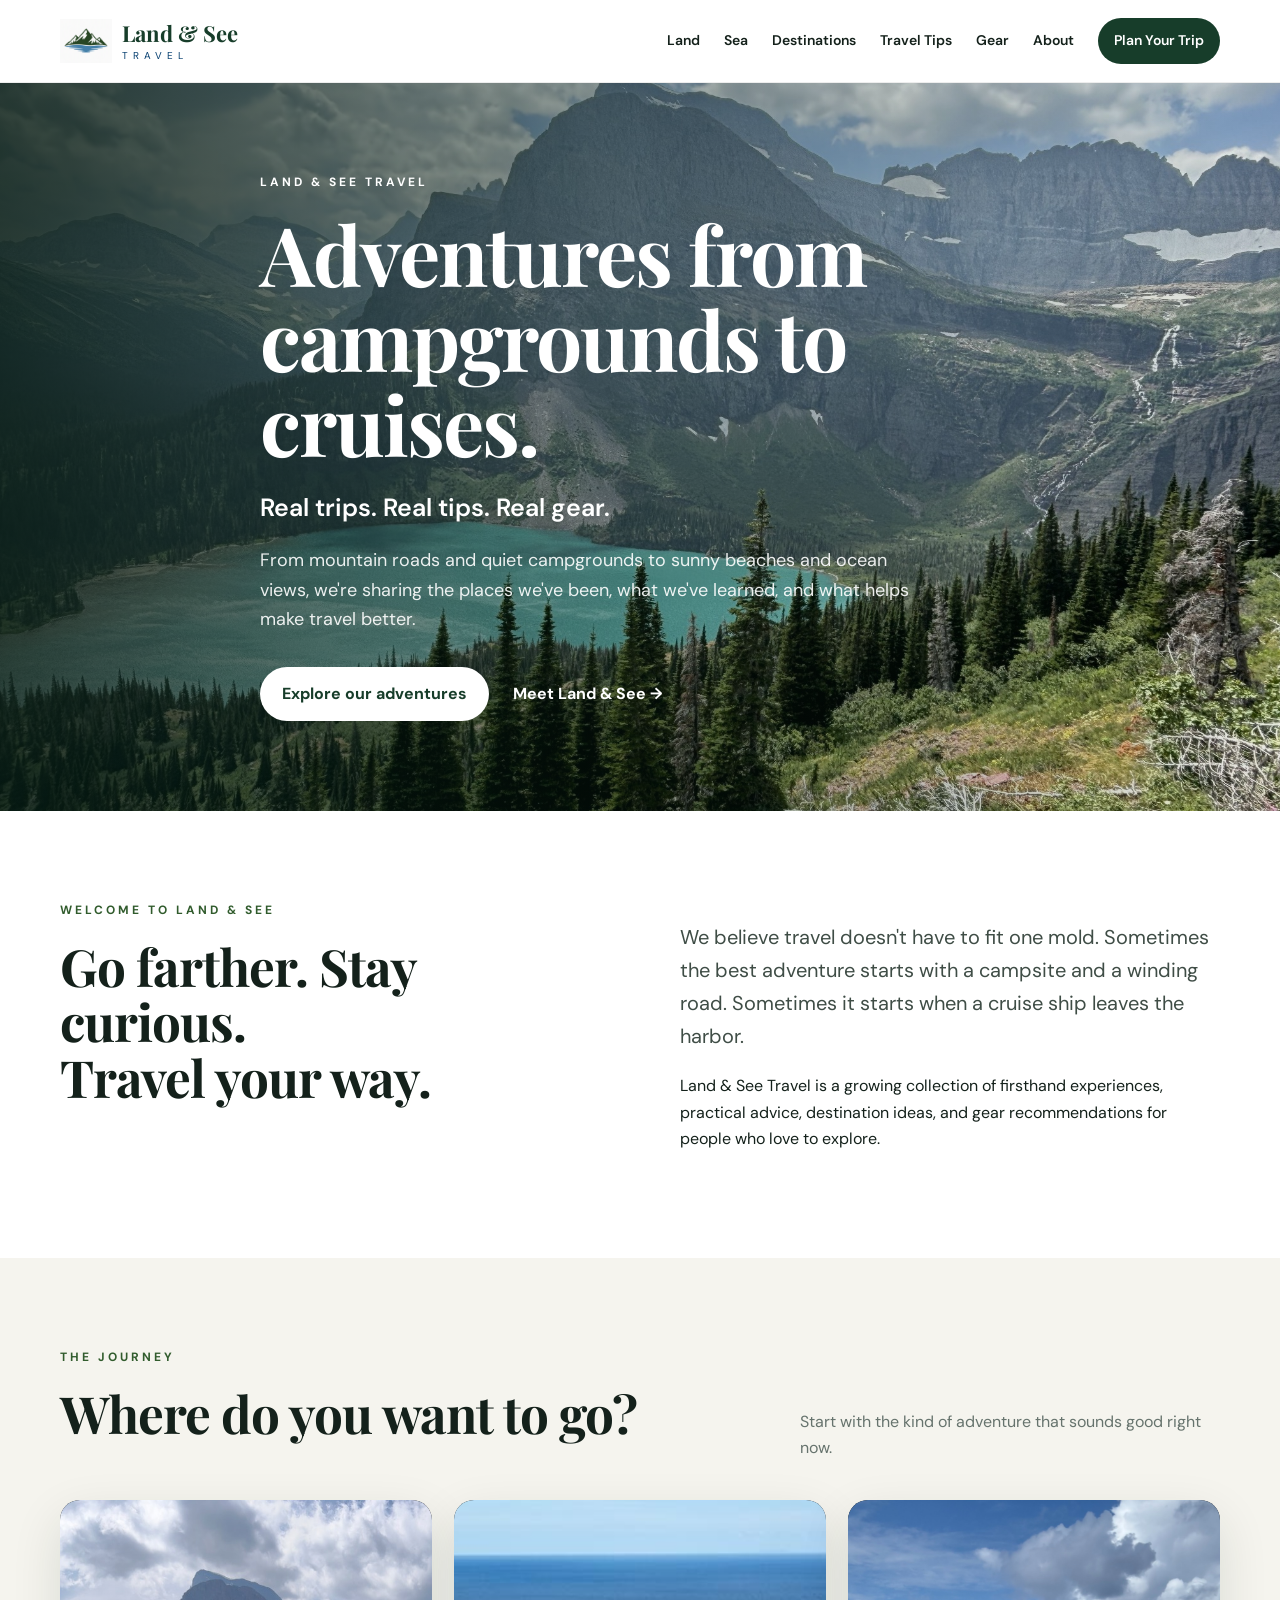
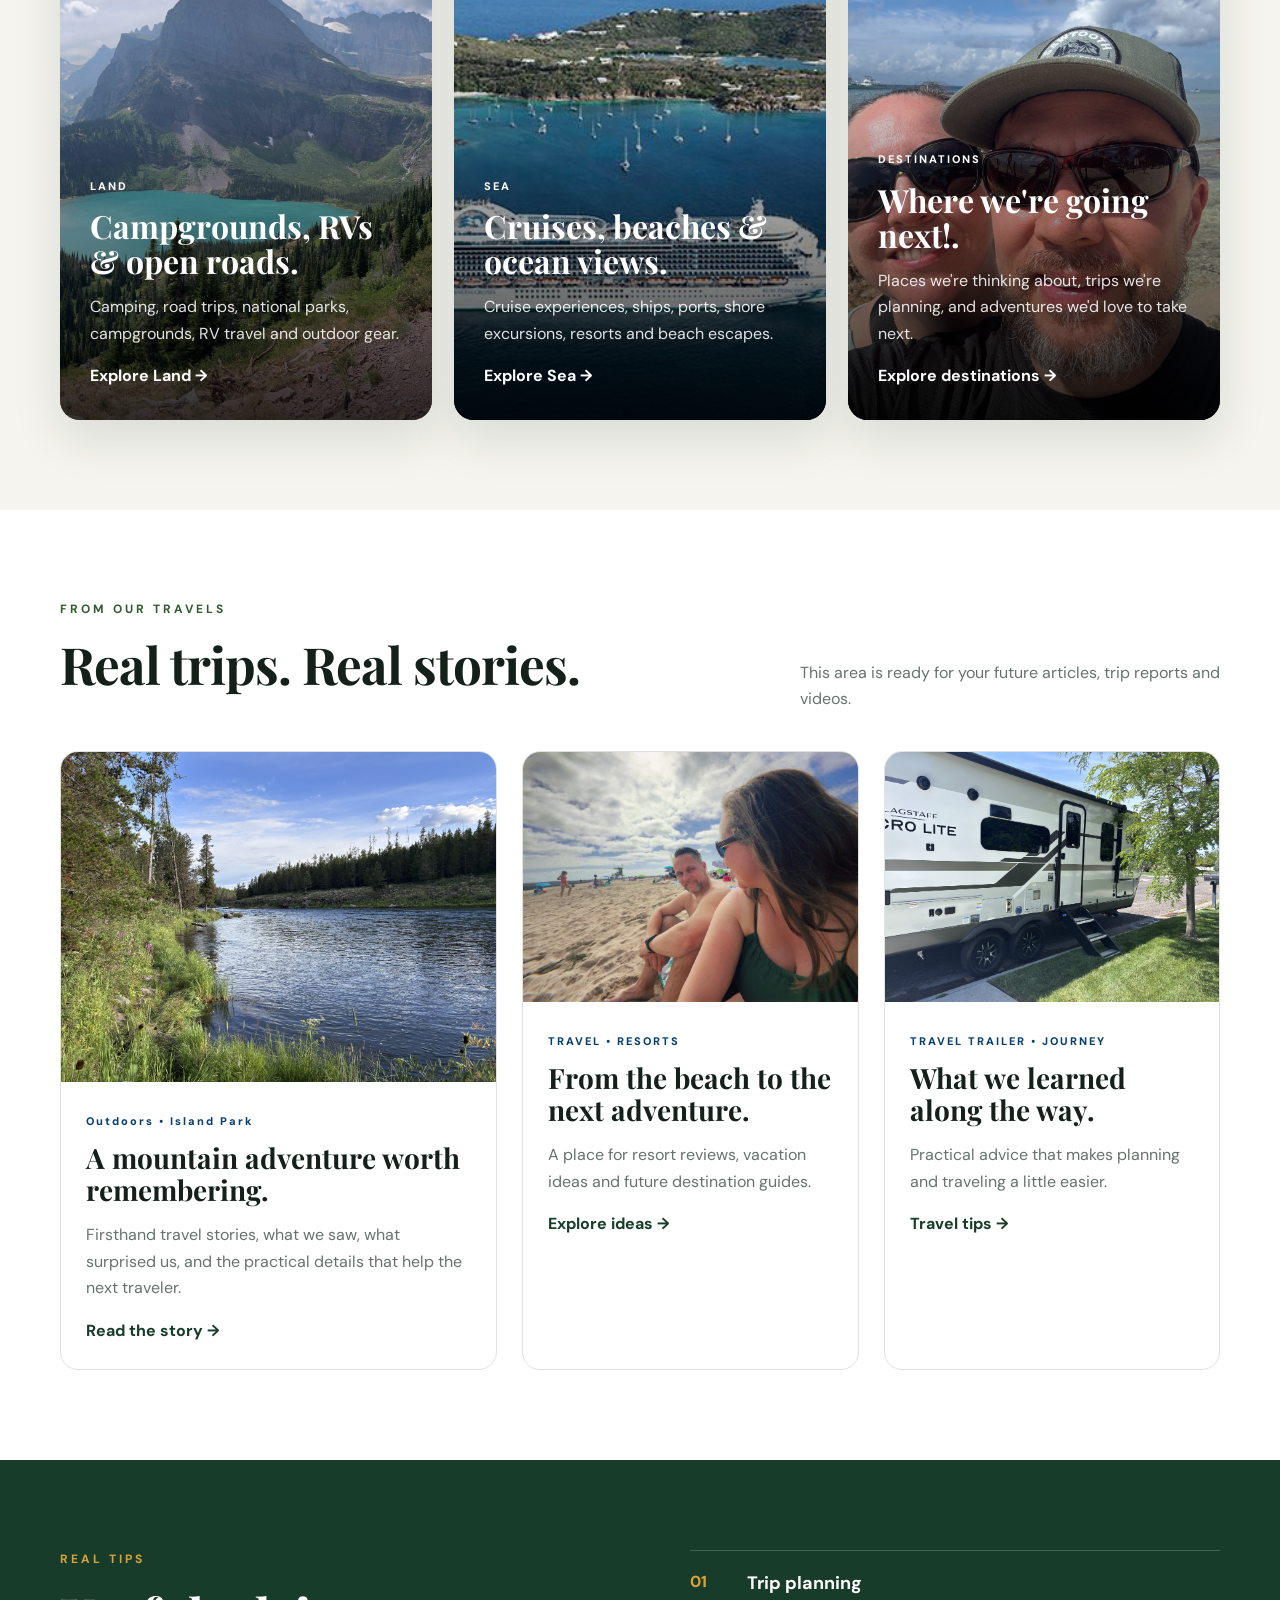
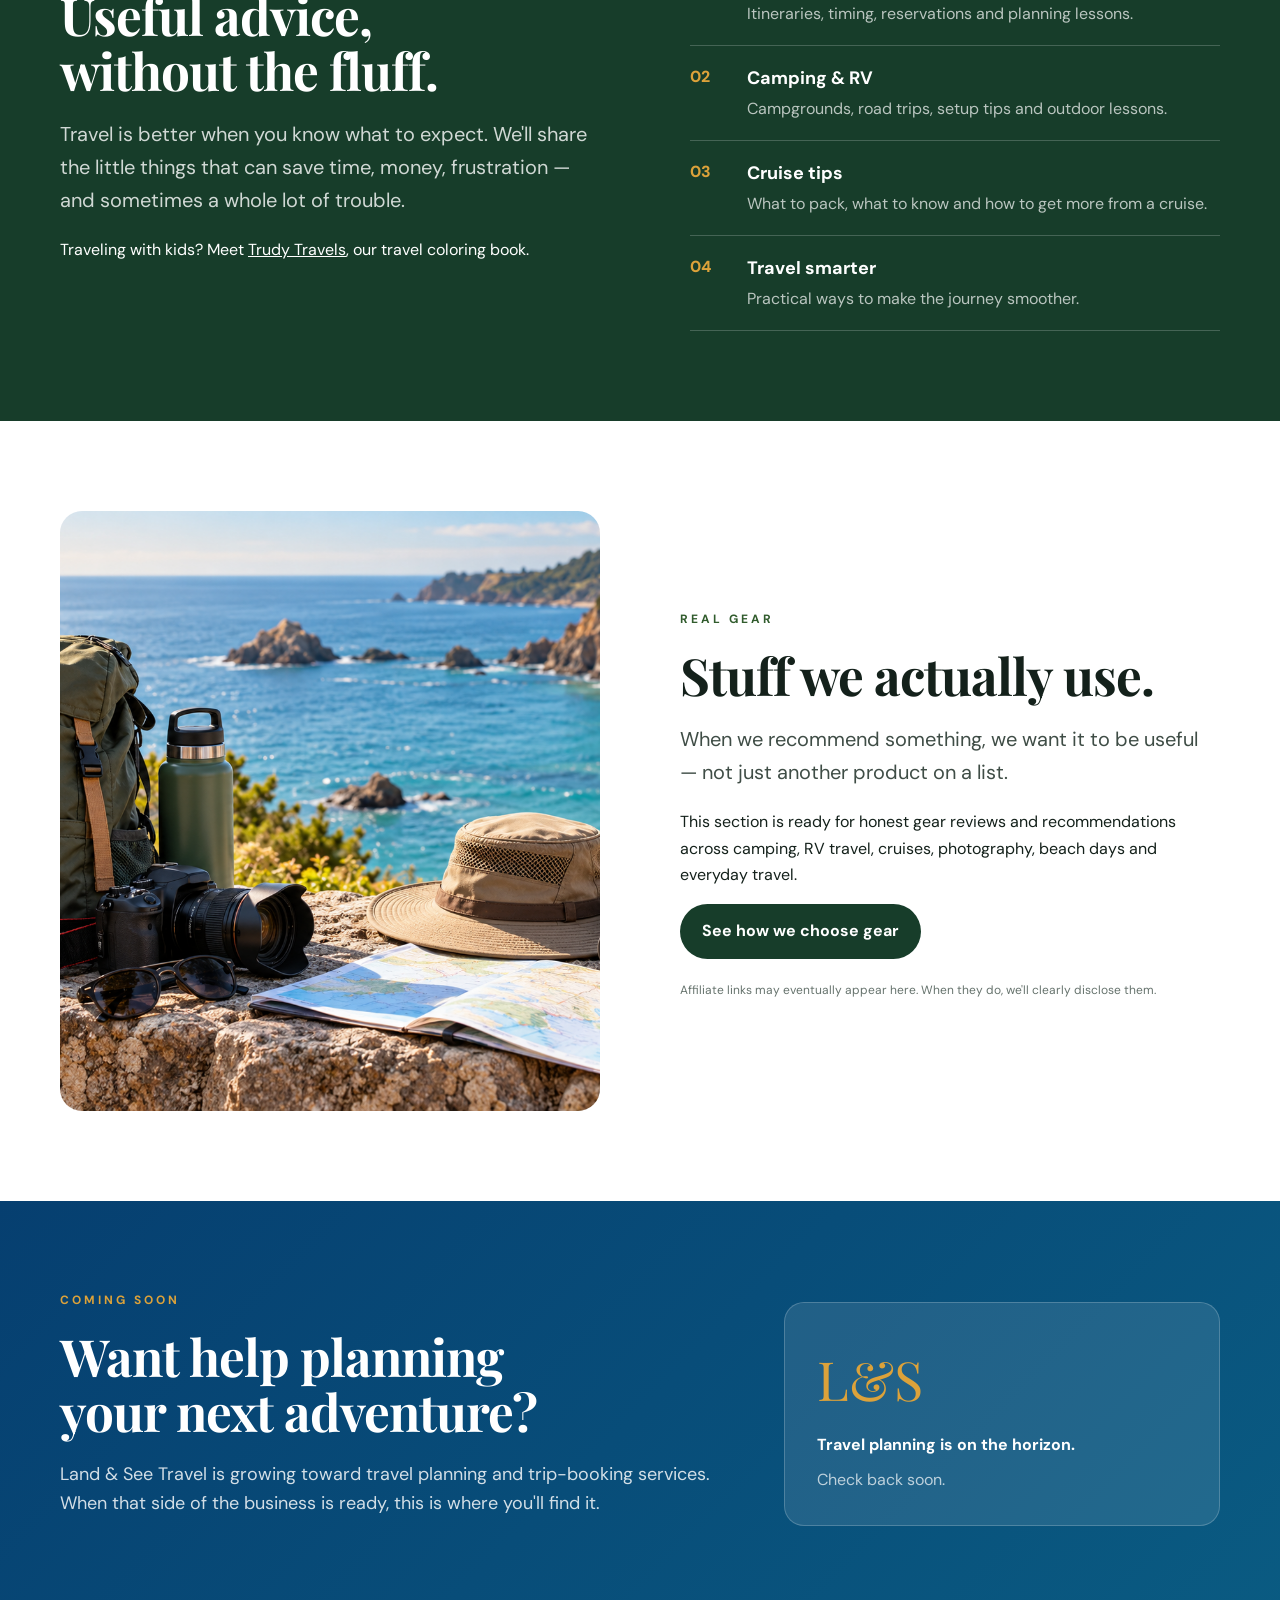
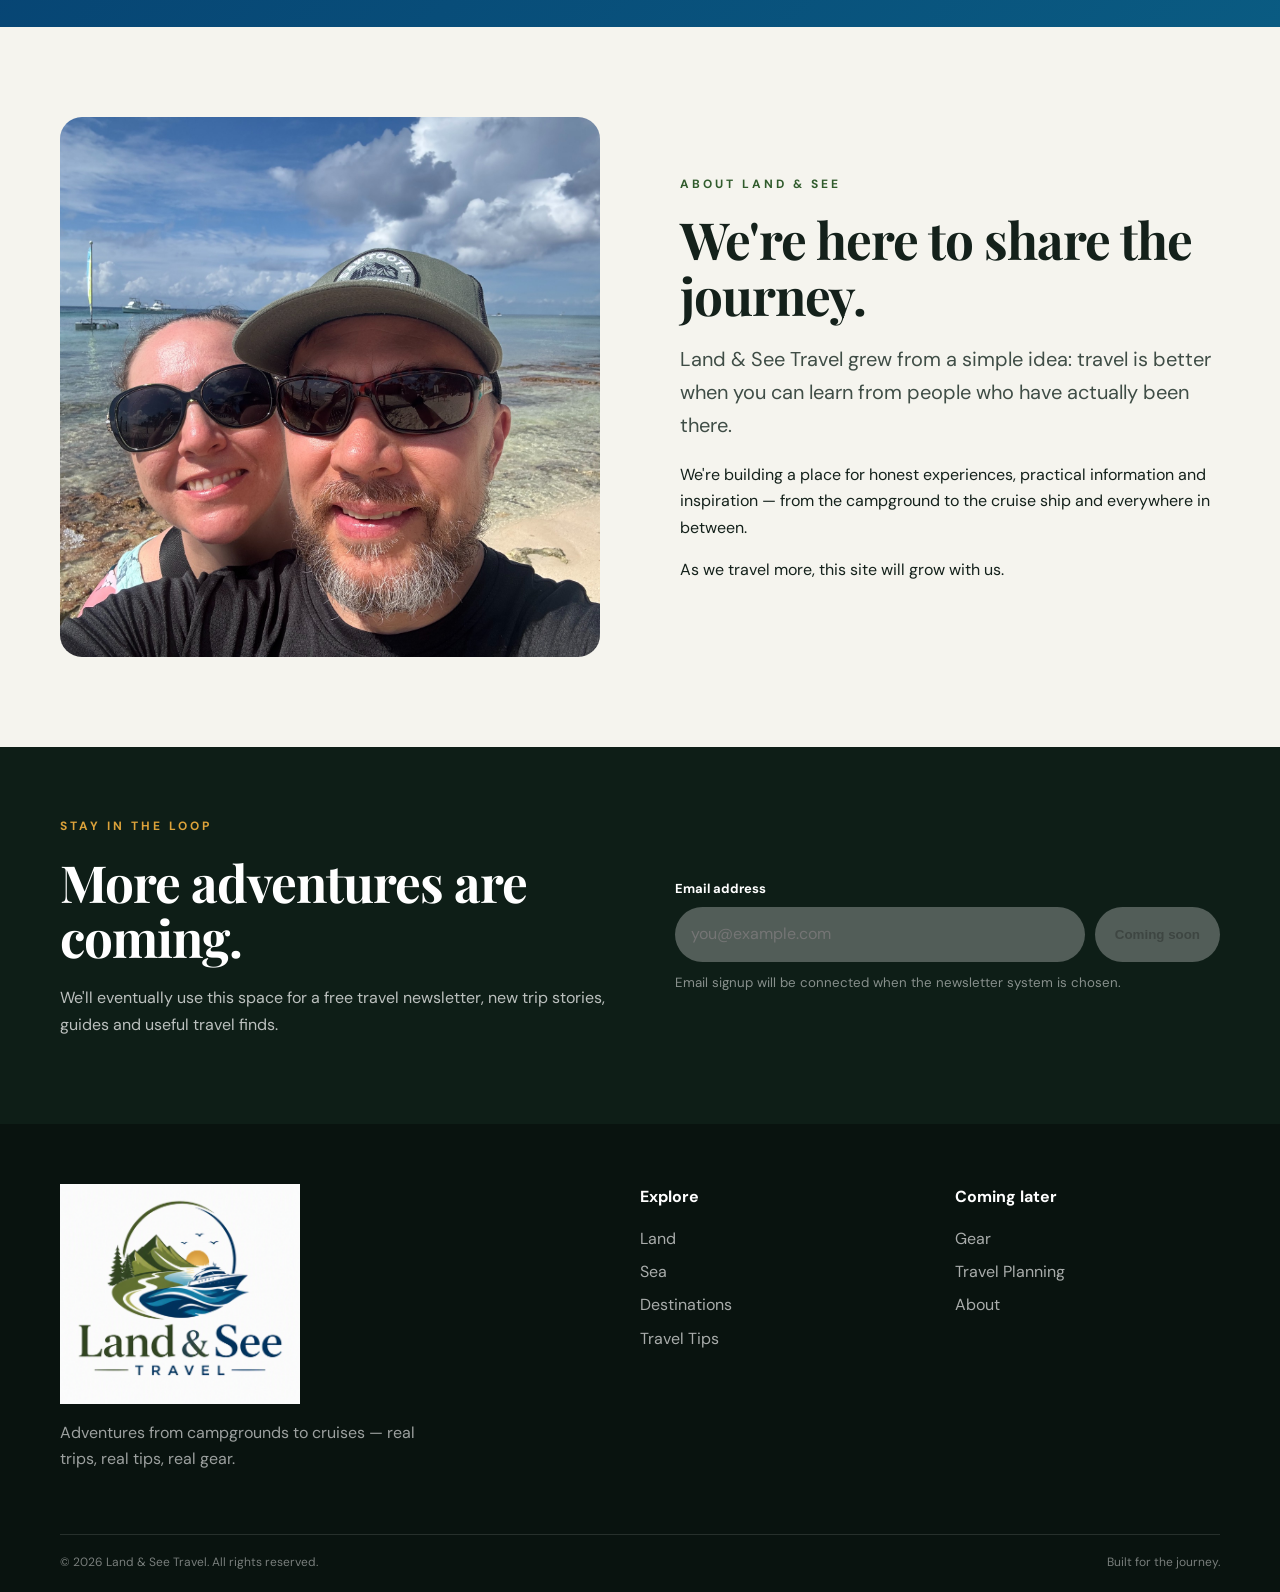
==== index.html @ 08b58198 "Add Trudy Travels Review Draft Add Trudy Travels Review Draft" ====
<!doctype html>
<html lang="en">
<head>
  <meta charset="utf-8">
  <meta name="viewport" content="width=device-width, initial-scale=1">
  <title>Land & See Travel | Real Trips. Real Tips. Real Gear.</title>
  <meta name="description" content="Land & See Travel shares real trips, practical travel tips, camping and RV adventures, cruises, destinations, and gear that actually works.">
  <meta name="theme-color" content="#173d2a">
  <meta property="og:title" content="Land & See Travel">
  <meta property="og:description" content="Adventures from campgrounds to cruises — real trips, real tips, real gear.">
  <meta property="og:type" content="website">
  <link rel="icon" href="assets/logo-mark.png">
  <link rel="preconnect" href="https://fonts.googleapis.com">
  <link rel="preconnect" href="https://fonts.gstatic.com" crossorigin>
  <link href="https://fonts.googleapis.com/css2?family=DM+Sans:wght@400;500;600;700&family=Playfair+Display:wght@600;700&display=swap" rel="stylesheet">
  <link rel="stylesheet" href="styles.css">
</head>
<body>

  <header class="site-header">
    <div class="container nav-wrap">
      <a class="brand" href="#top" aria-label="Land & See Travel home">
        <img src="assets/logo-mark.png" alt="Land & See Travel" class="brand-mark">
        <span class="brand-text"><strong>Land &amp; See</strong><small>TRAVEL</small></span>
      </a>

      <button class="menu-toggle" aria-label="Open navigation" aria-expanded="false">☰</button>

      <nav class="nav">
        <a href="#land">Land</a>
        <a href="#sea">Sea</a>
        <a href="#destinations">Destinations</a>
        <a href="#tips">Travel Tips</a>
        <a href="#gear">Gear</a>
        <a href="#about">About</a>
        <a class="nav-cta" href="#plan">Plan Your Trip</a>
      </nav>
    </div>
  </header>

  <main id="top">

    <section class="hero">
      <div class="hero-image" role="img" aria-label="Mountain lake landscape"></div>
      <div class="hero-overlay"></div>

      <div class="container hero-content">
        <p class="eyebrow">LAND &amp; SEE TRAVEL</p>
        <h1>Adventures from<br><em>campgrounds to cruises.</em></h1>
        <p class="hero-copy">Real trips. Real tips. Real gear.</p>
        <p class="hero-description">From mountain roads and quiet campgrounds to sunny beaches and ocean views, we're sharing the places we've been, what we've learned, and what helps make travel better.</p>

        <div class="hero-actions">
          <a class="button button-light" href="#adventures">Explore our adventures</a>
          <a class="text-link light" href="#about">Meet Land &amp; See →</a>
        </div>
      </div>
    </section>

    <section class="intro section">
      <div class="container intro-grid">
        <div>
          <p class="eyebrow green">WELCOME TO LAND &amp; SEE</p>
          <h2>Go farther. Stay curious.<br>Travel your way.</h2>
        </div>

        <div>
          <p class="lead">We believe travel doesn't have to fit one mold. Sometimes the best adventure starts with a campsite and a winding road. Sometimes it starts when a cruise ship leaves the harbor.</p>
          <p>Land &amp; See Travel is a growing collection of firsthand experiences, practical advice, destination ideas, and gear recommendations for people who love to explore.</p>
        </div>
      </div>
    </section>

    <section id="adventures" class="section soft">
      <div class="container">

        <div class="section-heading">
          <div>
            <p class="eyebrow green">THE JOURNEY</p>
            <h2>Where do you want to go?</h2>
          </div>
          <p>Start with the kind of adventure that sounds good right now.</p>
        </div>

        <div class="adventure-grid">

          <a id="land" class="adventure-card card-land" href="Land-Travel.html">
            <img src="assets/mountain-road.jpeg" alt="Road through a mountain landscape" loading="lazy">
            <div class="card-content">
              <span>LAND</span>
              <h3>Campgrounds, RVs &amp; open roads.</h3>
              <p>Camping, road trips, national parks, campgrounds, RV travel and outdoor gear.</p>
              <strong>Explore Land →</strong>
            </div>
          </a>

          <a id="sea" class="adventure-card card-sea" href="#latest">
            <img src="assets/princess-ship.jpg" alt="Princess cruise ship at sea" loading="lazy">
            <div class="card-content">
              <span>SEA</span>
              <h3>Cruises, beaches &amp; ocean views.</h3>
              <p>Cruise experiences, ships, ports, shore excursions, resorts and beach escapes.</p>
              <strong>Explore Sea →</strong>
            </div>
          </a>

          <a id="destinations" class="adventure-card card-dest" href="#latest">
            <img src="assets/Beach us.jpeg" alt="Turquoise lake surrounded by mountains" loading="lazy">
            <div class="card-content">
              <span>DESTINATIONS</span>
              <h3>Where we're going next!.</h3>
              <p>Places we're thinking about, trips we're planning, and adventures we'd love to take next.</p>
              <strong>Explore destinations →</strong>
            </div>
          </a>

        </div>
      </div>
    </section>

    <section id="latest" class="section">
      <div class="container">

        <div class="section-heading">
          <div>
            <p class="eyebrow green">FROM OUR TRAVELS</p>
            <h2>Real trips. Real stories.</h2>
          </div>
          <p>This area is ready for your future articles, trip reports and videos.</p>
        </div>

        <div class="story-grid">

          <article class="story featured">
            <img src="assets/Island-Park.jpg" alt="Trail overlooking a turquoise mountain lake" loading="lazy">
            <div class="story-body">
              <span class="tag">Outdoors • Island Park</span>
              <h3>A mountain adventure worth remembering.</h3>
              <p>Firsthand travel stories, what we saw, what surprised us, and the practical details that help the next traveler.</p>
              <a href="#tips">Read the story →</a>
            </div>
          </article>

          <article class="story">
            <img src="assets/resort-couple.jpeg" alt="Travelers at a beach resort" loading="lazy">
            <div class="story-body">
              <span class="tag">TRAVEL • RESORTS</span>
              <h3>From the beach to the next adventure.</h3>
              <p>A place for resort reviews, vacation ideas and future destination guides.</p>
              <a href="#destinations">Explore ideas →</a>
            </div>
          </article>

          <article class="story">
            <img src="assets/Flagstaff-trailer.jpg" alt="Picture of Trailer in front of house" loading="lazy">
            <div class="story-body">
              <span class="tag">TRAVEL TRAILER • JOURNEY</span>
              <h3>What we learned along the way.</h3>
              <p>Practical advice that makes planning and traveling a little easier.</p>
              <a href="#tips">Travel tips →</a>
            </div>
          </article>

        </div>
      </div>
    </section>

    <section id="tips" class="section dark-section">
      <div class="container feature-grid">

        <div>
          <p class="eyebrow gold">REAL TIPS</p>
          <h2>Useful advice,<br>without the fluff.</h2>
          <p class="large">Travel is better when you know what to expect. We'll share the little things that can save time, money, frustration — and sometimes a whole lot of trouble.</p>
          <p>Traveling with kids? Meet <a href="Trudy-Travels.html">Trudy Travels</a>, our travel coloring book.</p>
        </div>

        <div class="tips-list">
          <div>
            <span>01</span>
            <strong>Trip planning</strong>
            <p>Itineraries, timing, reservations and planning lessons.</p>
          </div>

          <div>
            <span>02</span>
            <strong>Camping &amp; RV</strong>
            <p>Campgrounds, road trips, setup tips and outdoor lessons.</p>
          </div>

          <div>
            <span>03</span>
            <strong>Cruise tips</strong>
            <p>What to pack, what to know and how to get more from a cruise.</p>
          </div>

          <div>
            <span>04</span>
            <strong>Travel smarter</strong>
            <p>Practical ways to make the journey smoother.</p>
          </div>
        </div>

      </div>
    </section>

    <section id="gear" class="section gear-section">
      <div class="container gear-grid">

        <div class="gear-image">
          <img src="assets/Travel-gear-3.jpg" alt="Travel gear for coastal adventures" loading="lazy">
        </div>

        <div class="gear-copy">
          <p class="eyebrow green">REAL GEAR</p>
          <h2>Stuff we actually use.</h2>
          <p class="lead">When we recommend something, we want it to be useful — not just another product on a list.</p>
          <p>This section is ready for honest gear reviews and recommendations across camping, RV travel, cruises, photography, beach days and everyday travel.</p>
          <a class="button button-dark" href="#about">See how we choose gear</a>
          <p class="small-note">Affiliate links may eventually appear here. When they do, we'll clearly disclose them.</p>
        </div>

      </div>
    </section>

    <section id="plan" class="planning section">
      <div class="container planning-inner">

        <div>
          <p class="eyebrow gold">COMING SOON</p>
          <h2>Want help planning<br>your next adventure?</h2>
          <p>Land &amp; See Travel is growing toward travel planning and trip-booking services. When that side of the business is ready, this is where you'll find it.</p>
        </div>

        <div class="coming-card">
          <div class="mark">L&amp;S</div>
          <strong>Travel planning is on the horizon.</strong>
          <span>Check back soon.</span>
        </div>

      </div>
    </section>

    <section id="about" class="section about-section">
      <div class="container about-grid">

        <div class="about-photo">
          <img src="assets/Beach us.jpeg" alt="Land & See travelers at the beach" loading="lazy">
        </div>

        <div>
          <p class="eyebrow green">ABOUT LAND &amp; SEE</p>
          <h2>We're here to share the journey.</h2>
          <p class="lead">Land &amp; See Travel grew from a simple idea: travel is better when you can learn from people who have actually been there.</p>
          <p>We're building a place for honest experiences, practical information and inspiration — from the campground to the cruise ship and everywhere in between.</p>
          <p>As we travel more, this site will grow with us.</p>
        </div>

      </div>
    </section>

    <section class="newsletter">
      <div class="container newsletter-inner">

        <div>
          <p class="eyebrow gold">STAY IN THE LOOP</p>
          <h2>More adventures are coming.</h2>
          <p>We'll eventually use this space for a free travel newsletter, new trip stories, guides and useful travel finds.</p>
        </div>

        <form class="signup-form" onsubmit="return false;">
          <label for="email">Email address</label>

          <div class="form-row">
            <input id="email" type="email" placeholder="you@example.com" disabled>
            <button type="submit" disabled>Coming soon</button>
          </div>

          <small>Email signup will be connected when the newsletter system is chosen.</small>
        </form>

      </div>
    </section>

  </main>

  <footer class="footer">
    <div class="container footer-grid">

      <div>
        <img src="assets/logo-full.png" alt="Land & See Travel" class="footer-logo">
        <p>Adventures from campgrounds to cruises — real trips, real tips, real gear.</p>
      </div>

      <div>
        <h4>Explore</h4>
        <a href="#land">Land</a>
        <a href="#sea">Sea</a>
        <a href="#destinations">Destinations</a>
        <a href="#tips">Travel Tips</a>
      </div>

      <div>
        <h4>Coming later</h4>
        <a href="#gear">Gear</a>
        <a href="#plan">Travel Planning</a>
        <a href="#about">About</a>
      </div>

    </div>

    <div class="container footer-bottom">
      <span>© <span id="year"></span> Land &amp; See Travel. All rights reserved.</span>
      <span>Built for the journey.</span>
    </div>
  </footer>

  <script src="script.js"></script>
</body>
</html>
---- styles.css ----
:root{
  --green:#173d2a;
  --green-2:#315c2d;
  --blue:#063f70;
  --blue-2:#176a9b;
  --gold:#dca23a;
  --ink:#14211b;
  --muted:#66736d;
  --cream:#f5f4ee;
  --white:#fff;
  --line:#dfe4df;
  --shadow:0 18px 50px rgba(17,39,29,.12);
}
*{box-sizing:border-box}
html{scroll-behavior:smooth}
body{margin:0;color:var(--ink);font-family:"DM Sans",Arial,sans-serif;background:#fff;line-height:1.65}
img{display:block;max-width:100%}
a{color:inherit}
.container{width:min(1160px,calc(100% - 40px));margin:auto}
.site-header{position:sticky;top:0;z-index:20;background:rgba(255,255,255,.96);backdrop-filter:blur(12px);border-bottom:1px solid rgba(0,0,0,.07)}
.nav-wrap{height:82px;display:flex;align-items:center;justify-content:space-between;gap:24px}
.brand{display:flex;align-items:center;text-decoration:none;gap:10px}
.brand-mark{width:52px;height:52px;object-fit:contain}
.brand-text{display:flex;flex-direction:column;line-height:1}
.brand-text strong{font-family:"Playfair Display",Georgia,serif;font-size:22px;color:var(--green)}
.brand-text small{font-size:10px;letter-spacing:5px;color:var(--blue);margin-top:7px}
.nav{display:flex;align-items:center;gap:24px;font-size:14px;font-weight:600}
.nav a{text-decoration:none}
.nav a:hover{color:var(--blue-2)}
.nav-cta{background:var(--green);color:white!important;padding:11px 16px;border-radius:999px}
.menu-toggle{display:none;border:0;background:none;font-size:26px}
.hero{min-height:700px;position:relative;color:white;display:flex;align-items:center;overflow:hidden}
.hero-image{position:absolute;inset:0;background:url("assets/glacier-lake.jpeg") center/cover no-repeat;transform:scale(1.02)}
.hero-overlay{position:absolute;inset:0;background:linear-gradient(90deg,rgba(5,25,16,.82),rgba(5,25,16,.38) 52%,rgba(5,25,16,.08))}
.hero-content{position:relative;z-index:1;padding:90px 0;max-width:760px}
.eyebrow{font-size:12px;letter-spacing:3px;font-weight:700;margin:0 0 18px}
.eyebrow.green{color:var(--green-2)}
.eyebrow.gold{color:var(--gold)}
.hero h1,h2,h3{font-family:"Playfair Display",Georgia,serif}
.hero h1{font-size:clamp(48px,7vw,82px);line-height:1.04;margin:0 0 20px;letter-spacing:-2px}
.hero h1 em{font-style:normal}
.hero-copy{font-size:25px;font-weight:600;margin:0 0 10px}
.hero-description{font-size:18px;max-width:650px;color:rgba(255,255,255,.9)}
.hero-actions{display:flex;gap:24px;align-items:center;margin-top:32px}
.button{display:inline-block;text-decoration:none;border-radius:999px;padding:13px 21px;font-weight:700;border:1px solid transparent}
.button-light{background:white;color:var(--green)}
.button-dark{background:var(--green);color:white}
.text-link{text-decoration:none;font-weight:700}
.text-link.light{color:white}
.section{padding:90px 0}
.intro{background:white}
.intro-grid{display:grid;grid-template-columns:1fr 1fr;gap:80px;align-items:start}
h2{font-size:clamp(36px,4vw,55px);line-height:1.08;letter-spacing:-1px;margin:0 0 20px}
.lead{font-size:20px;color:#3f4d46}
.soft{background:var(--cream)}
.section-heading{display:flex;justify-content:space-between;align-items:end;gap:30px;margin-bottom:38px}
.section-heading>p{max-width:420px;color:var(--muted);margin:0}
.adventure-grid{display:grid;grid-template-columns:repeat(3,1fr);gap:22px}
.adventure-card{position:relative;min-height:520px;overflow:hidden;border-radius:20px;text-decoration:none;background:#111;box-shadow:var(--shadow)}
.adventure-card img{position:absolute;inset:0;width:100%;height:100%;object-fit:cover;transition:transform .5s}
.adventure-card:hover img{transform:scale(1.05)}
.adventure-card:after{content:"";position:absolute;inset:0;background:linear-gradient(180deg,transparent 25%,rgba(0,0,0,.8) 100%)}
.card-content{position:absolute;z-index:2;bottom:0;padding:30px;color:white}
.card-content span,.tag{font-size:11px;letter-spacing:2px;font-weight:800}
.card-content h3{font-size:32px;line-height:1.1;margin:10px 0}
.card-content p{color:rgba(255,255,255,.88)}
.card-content strong{color:#fff}
.story-grid{display:grid;grid-template-columns:1.3fr 1fr 1fr;gap:25px}
.story{border:1px solid var(--line);border-radius:18px;overflow:hidden;background:white}
.story img{width:100%;height:250px;object-fit:cover}
.story.featured img{height:330px}
.story-body{padding:25px}
.story-body .tag{color:var(--blue)}
.story h3{font-size:28px;line-height:1.15;margin:9px 0 10px}
.story-body p{color:var(--muted)}
.story-body a{font-weight:700;text-decoration:none;color:var(--green)}
.dark-section{background:var(--green);color:white}
.feature-grid{display:grid;grid-template-columns:1fr 1fr;gap:100px}
.feature-grid .large{font-size:20px;color:rgba(255,255,255,.8);max-width:550px}
.tips-list>div{border-top:1px solid rgba(255,255,255,.2);padding:18px 0;display:grid;grid-template-columns:45px 1fr;column-gap:12px}
.tips-list>div:last-child{border-bottom:1px solid rgba(255,255,255,.2)}
.tips-list span{color:var(--gold);font-weight:800}
.tips-list strong{font-size:18px}
.tips-list p{grid-column:2;margin:2px 0 0;color:rgba(255,255,255,.7)}
.gear-section{background:#fff}
.gear-grid{display:grid;grid-template-columns:1fr 1fr;gap:80px;align-items:center}
.gear-image img{width:100%;height:600px;object-fit:cover;border-radius:22px}
.gear-copy{max-width:530px}
.small-note{font-size:12px;color:var(--muted);margin-top:22px}
.planning{background:linear-gradient(135deg,var(--blue),#0a5b82);color:white}
.planning-inner{display:grid;grid-template-columns:1.2fr .8fr;gap:70px;align-items:center}
.planning p:not(.eyebrow){color:rgba(255,255,255,.82);font-size:18px;max-width:650px}
.coming-card{background:rgba(255,255,255,.1);border:1px solid rgba(255,255,255,.2);border-radius:20px;padding:32px;display:flex;flex-direction:column;gap:8px}
.coming-card .mark{font-family:"Playfair Display",Georgia,serif;font-size:54px;color:var(--gold)}
.coming-card span{color:rgba(255,255,255,.7)}
.about-section{background:var(--cream)}
.about-grid{display:grid;grid-template-columns:1fr 1fr;gap:80px;align-items:center}
.about-photo img{width:100%;height:540px;object-fit:cover;border-radius:22px}
.newsletter{background:#0e1e17;color:white;padding:70px 0}
.newsletter-inner{display:grid;grid-template-columns:1fr 1fr;gap:70px;align-items:center}
.newsletter p:not(.eyebrow){color:rgba(255,255,255,.72)}
.signup-form label{display:block;font-size:13px;font-weight:700;margin-bottom:8px}
.form-row{display:flex;gap:10px}
.signup-form input{flex:1;padding:14px 16px;border-radius:999px;border:0;font:inherit}
.signup-form button{border:0;border-radius:999px;padding:0 20px;font-weight:700}
.signup-form small{display:block;color:rgba(255,255,255,.5);margin-top:10px}
.footer{background:#09130f;color:white;padding:60px 0 20px}
.footer-grid{display:grid;grid-template-columns:2fr 1fr 1fr;gap:50px}
.footer-logo{width:240px;height:auto;object-fit:contain;margin-bottom:10px}
.footer p{color:rgba(255,255,255,.6);max-width:360px}
.footer h4{margin:0 0 15px}
.footer a{display:block;color:rgba(255,255,255,.65);text-decoration:none;margin:7px 0}
.footer a:hover{color:white}
.footer-bottom{border-top:1px solid rgba(255,255,255,.12);margin-top:45px;padding-top:18px;display:flex;justify-content:space-between;color:rgba(255,255,255,.45);font-size:12px}
@media(max-width:900px){
  .nav{display:none;position:absolute;top:82px;left:0;right:0;background:white;padding:20px;box-shadow:0 15px 30px rgba(0,0,0,.1);flex-direction:column;align-items:stretch}
  .nav.open{display:flex}
  .menu-toggle{display:block}
  .adventure-grid,.story-grid{grid-template-columns:1fr}
  .adventure-card{min-height:440px}
  .story.featured img,.story img{height:300px}
  .intro-grid,.feature-grid,.gear-grid,.planning-inner,.about-grid,.newsletter-inner{grid-template-columns:1fr;gap:45px}
  .section-heading{display:block}
  .section-heading>p{margin-top:15px}
  .gear-image img,.about-photo img{height:460px}
  .footer-grid{grid-template-columns:1fr 1fr}
}
@media(max-width:600px){
  .container{width:min(100% - 28px,1160px)}
  .nav-wrap{height:72px}
  .nav{top:72px}
  .hero{min-height:650px}
  .hero-content{padding:70px 0}
  .hero h1{font-size:48px}
  .hero-description{font-size:16px}
  .hero-actions{flex-direction:column;align-items:flex-start}
  .section{padding:65px 0}
  .gear-image img,.about-photo img{height:360px}
  .footer-grid{grid-template-columns:1fr}
  .footer-bottom{display:block}
  .footer-bottom span{display:block;margin:6px 0}
  .form-row{display:block}
  .signup-form button{width:100%;height:48px;margin-top:10px}
}
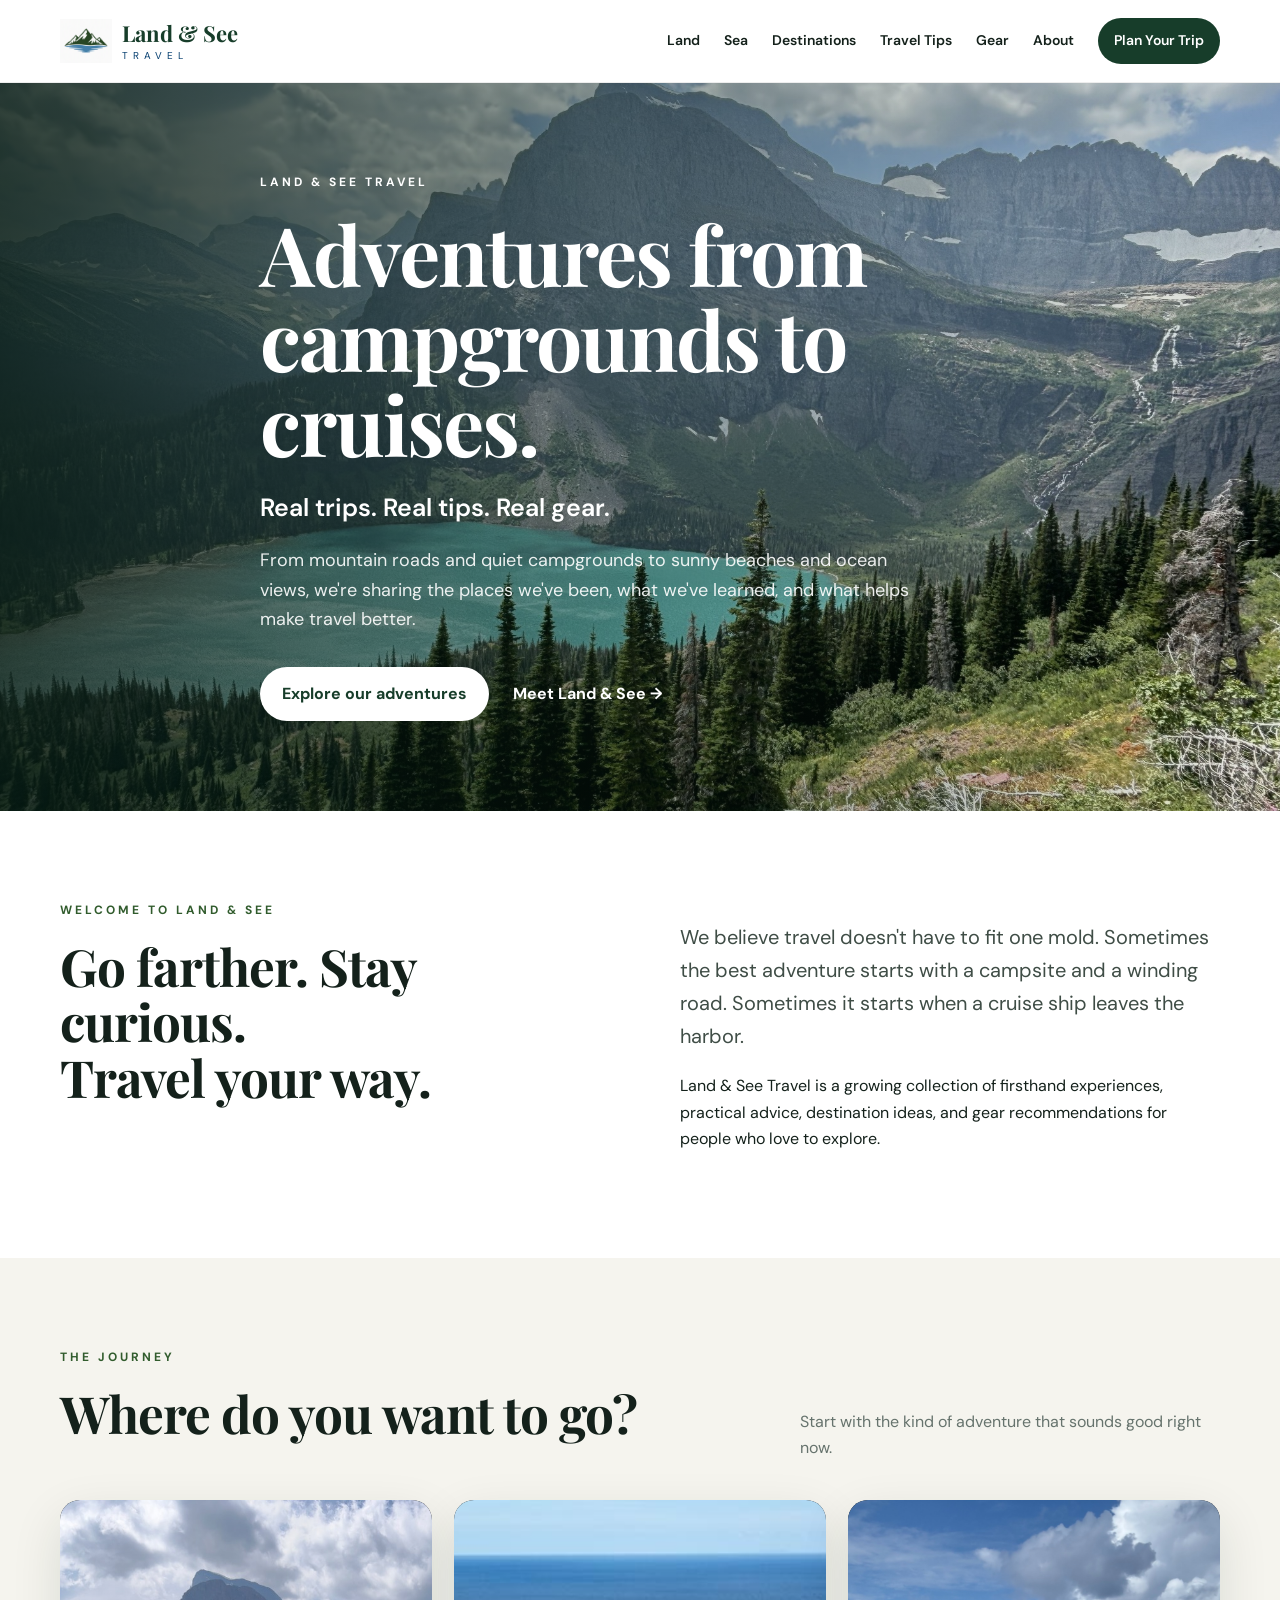
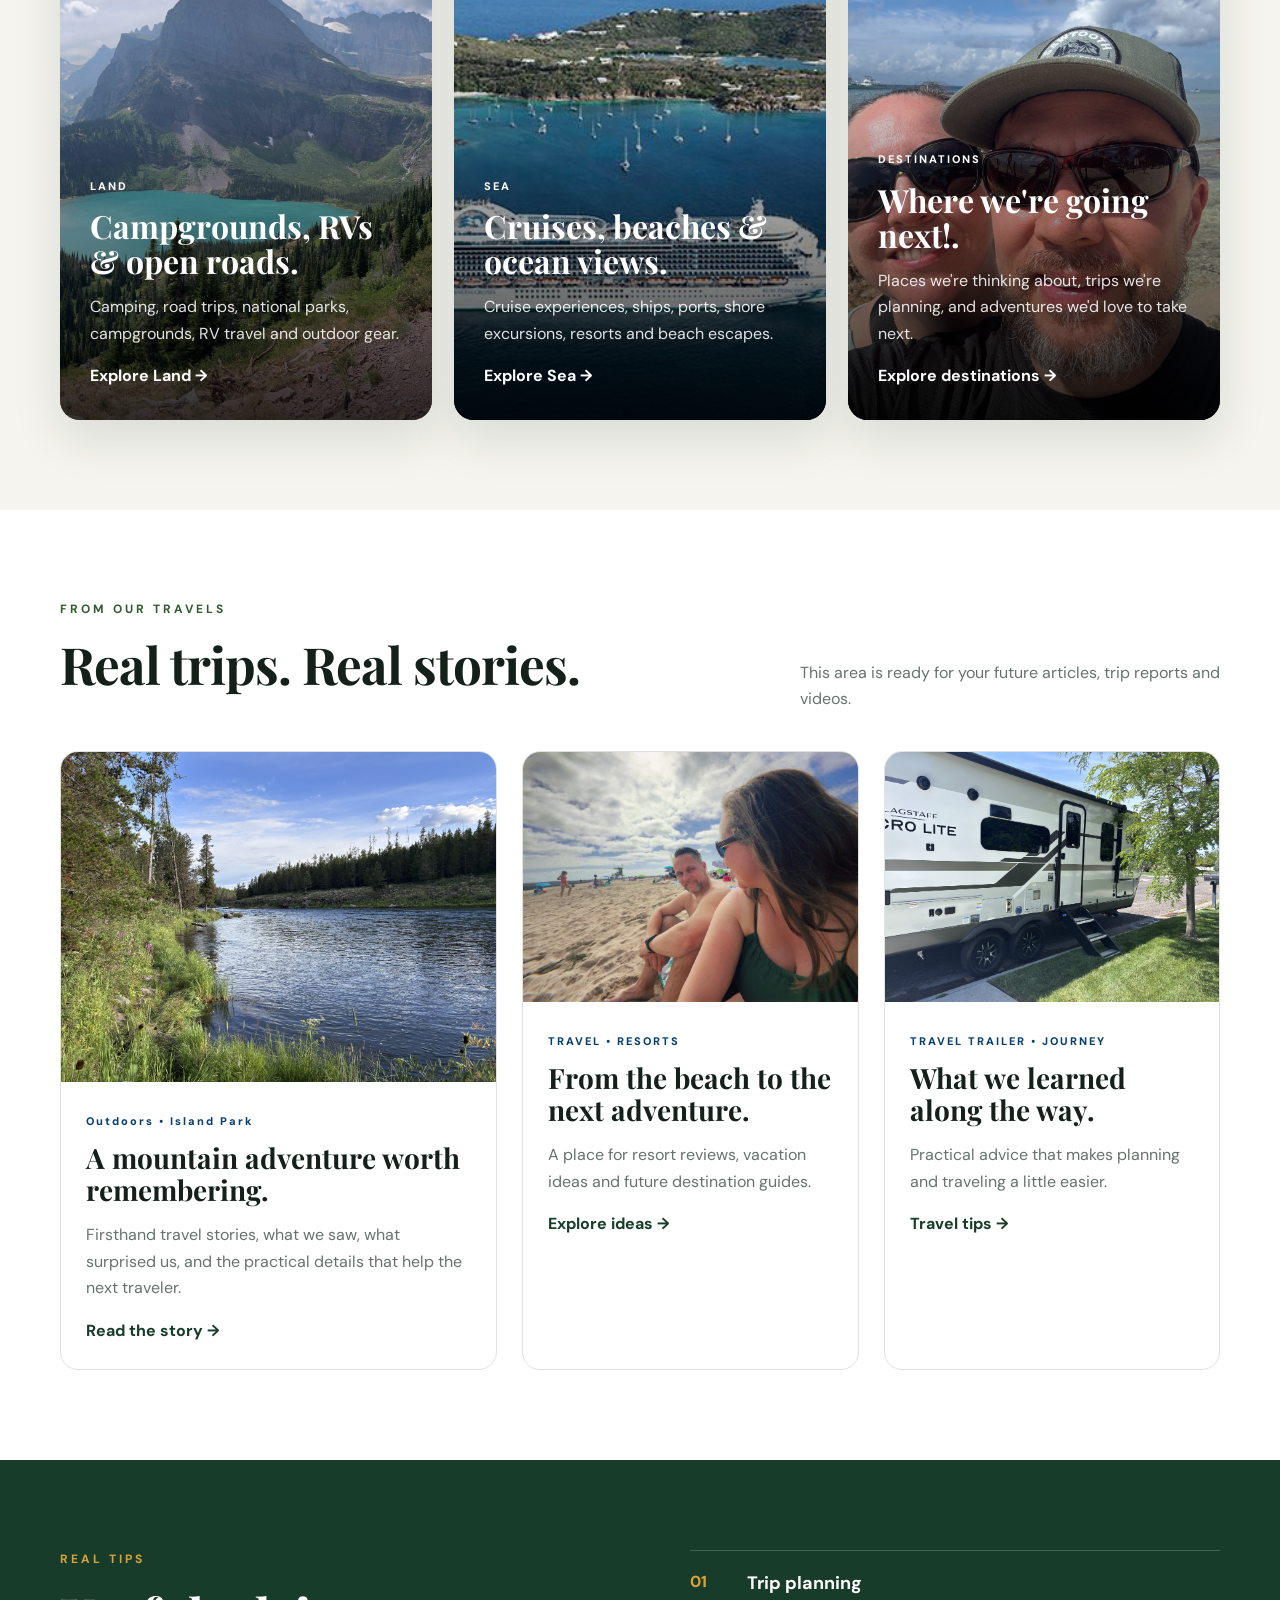
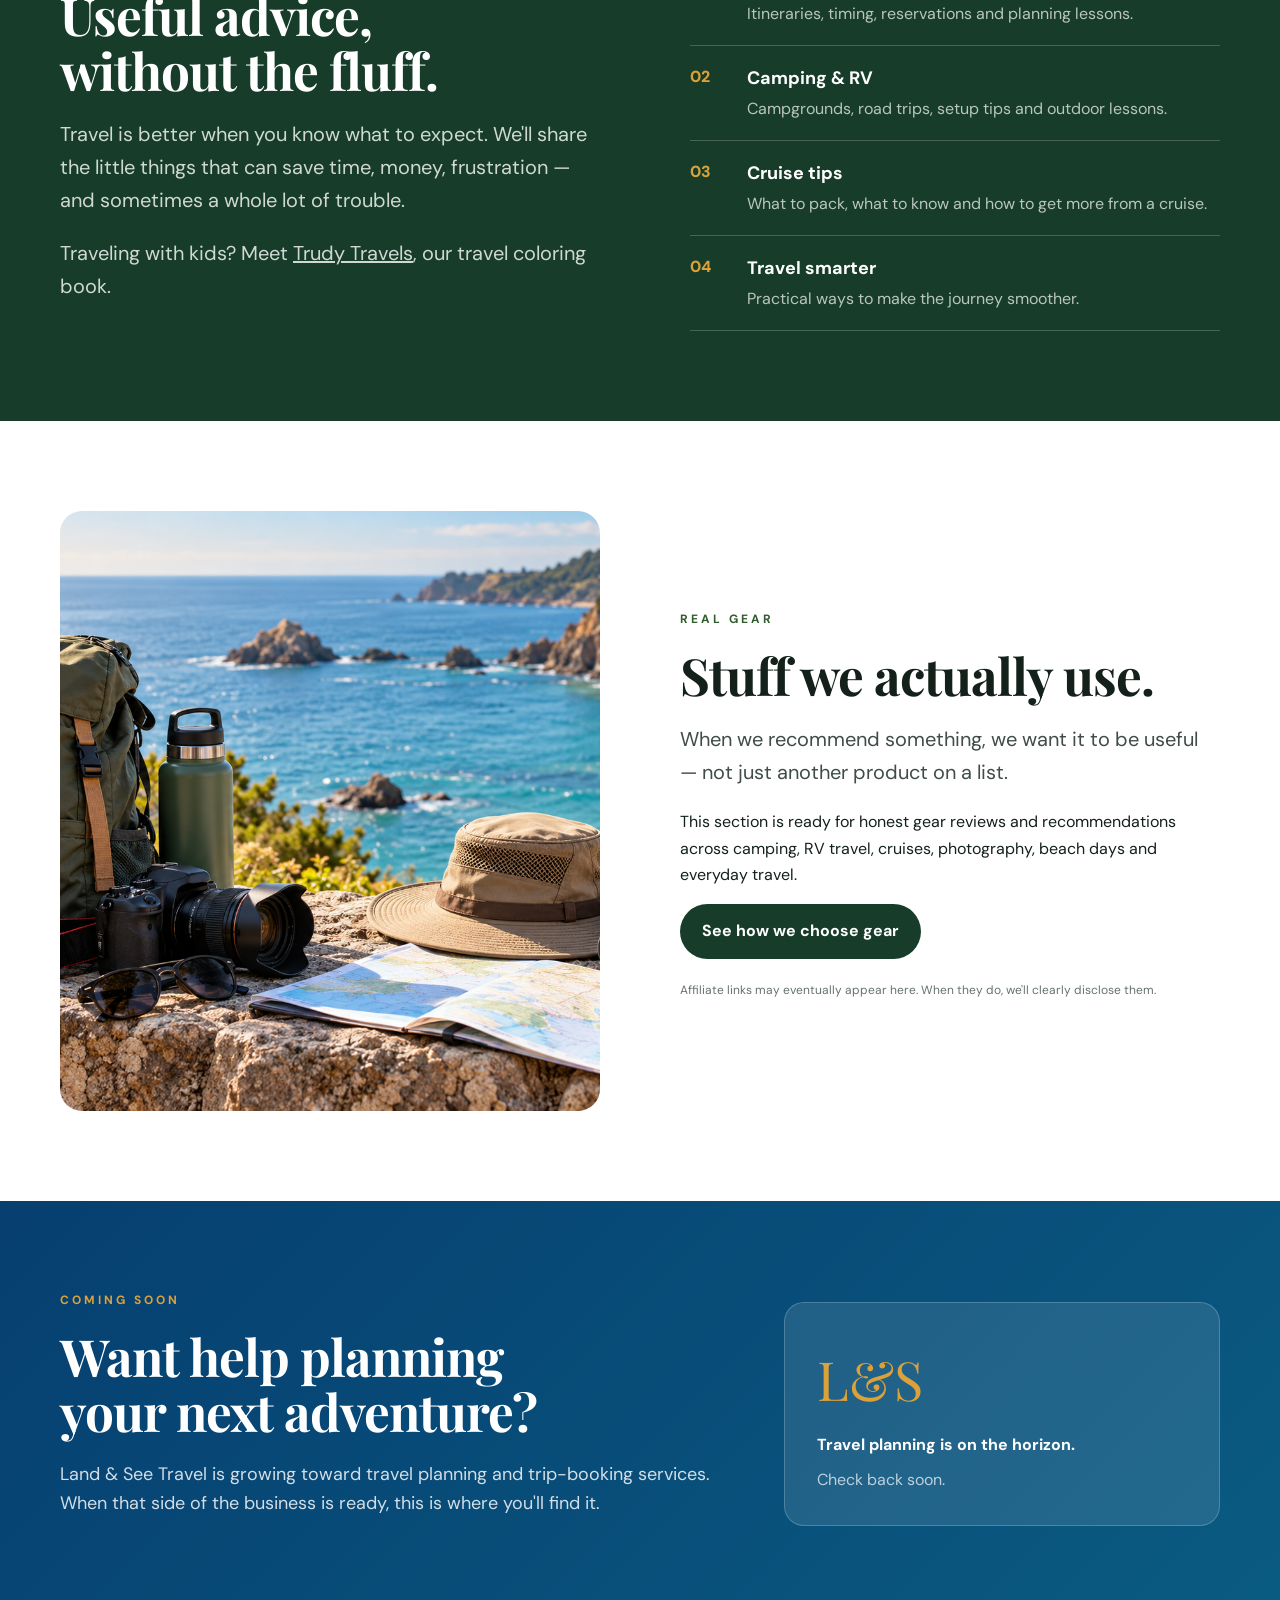
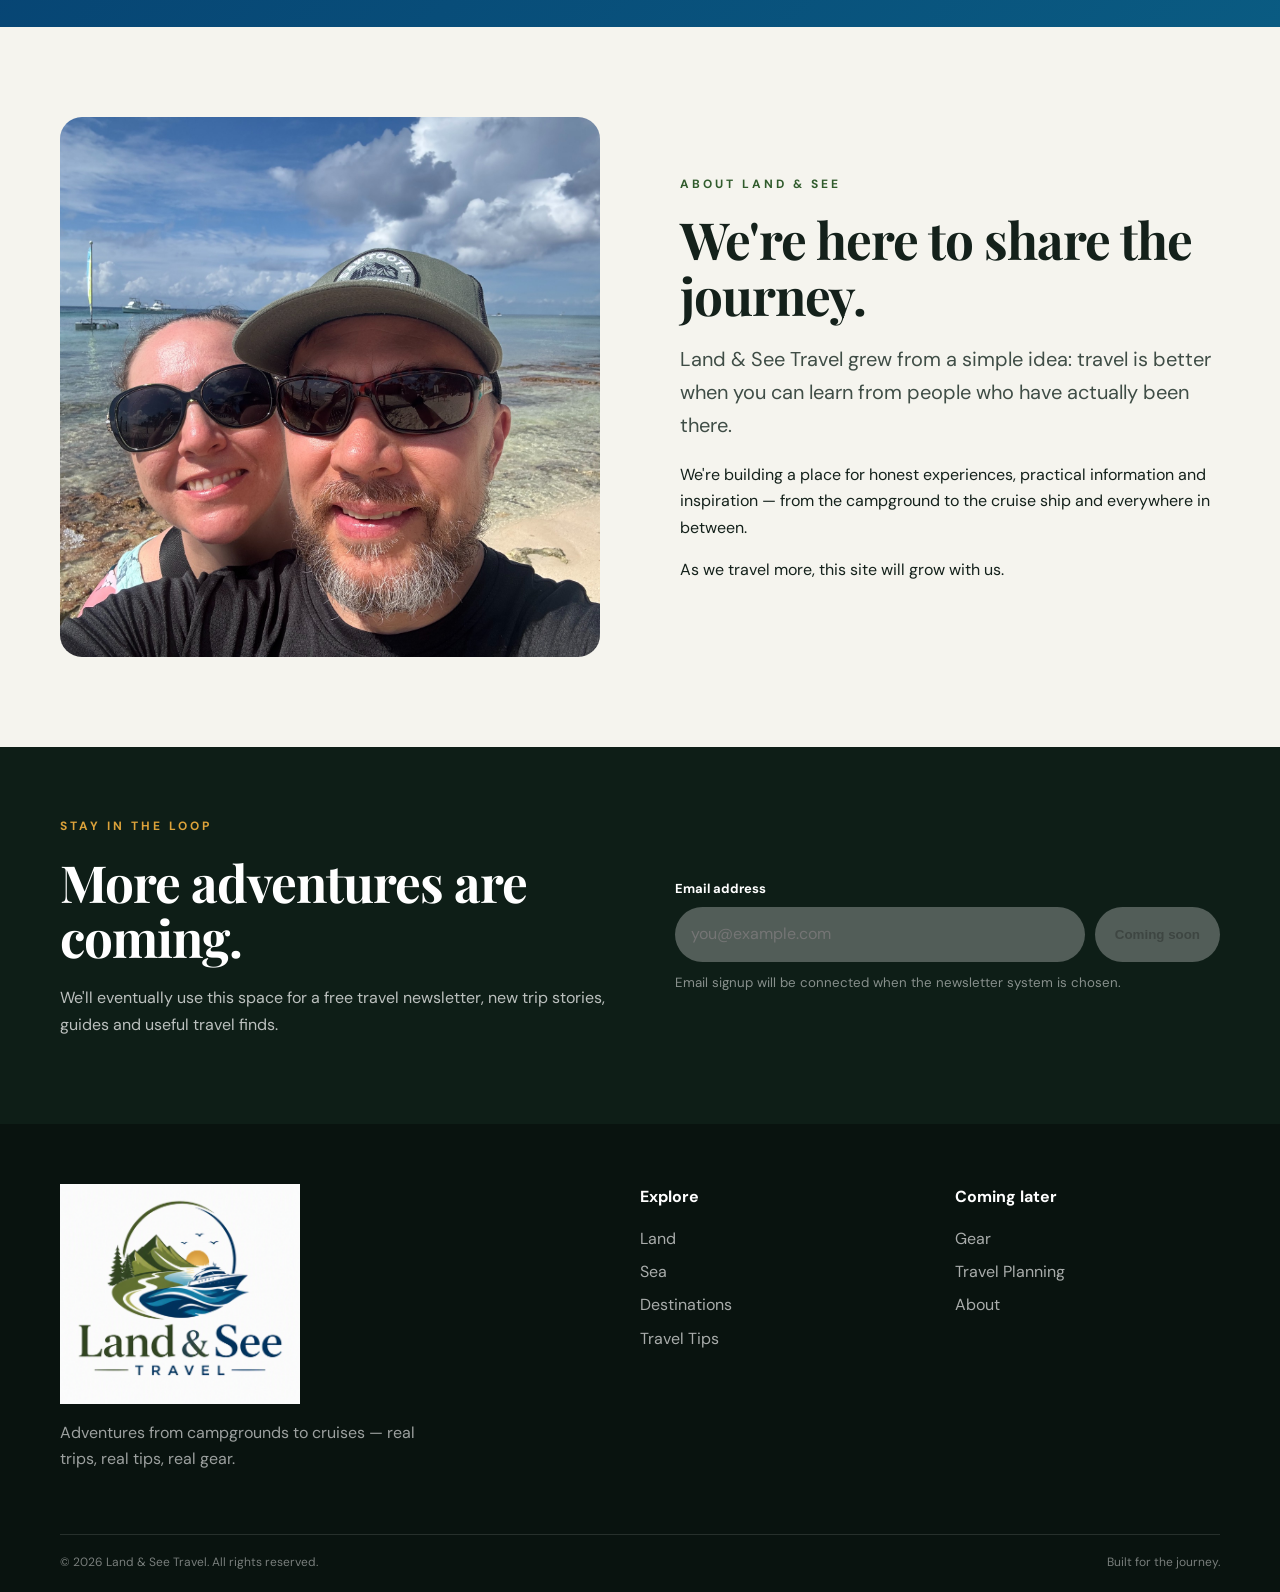
==== commit d8fc9b5b: "Trudy Travels Page Link mad Larger" ====
--- a/index.html
+++ b/index.html
@@ -172,7 +172,7 @@
           <p class="eyebrow gold">REAL TIPS</p>
           <h2>Useful advice,<br>without the fluff.</h2>
           <p class="large">Travel is better when you know what to expect. We'll share the little things that can save time, money, frustration — and sometimes a whole lot of trouble.</p>
-          <p>Traveling with kids? Meet <a href="Trudy-Travels.html">Trudy Travels</a>, our travel coloring book.</p>
+         <p class="large">Traveling with kids? Meet <a href="Trudy-Travels.html">Trudy Travels</a>, our travel coloring book.</p>
         </div>
 
         <div class="tips-list">
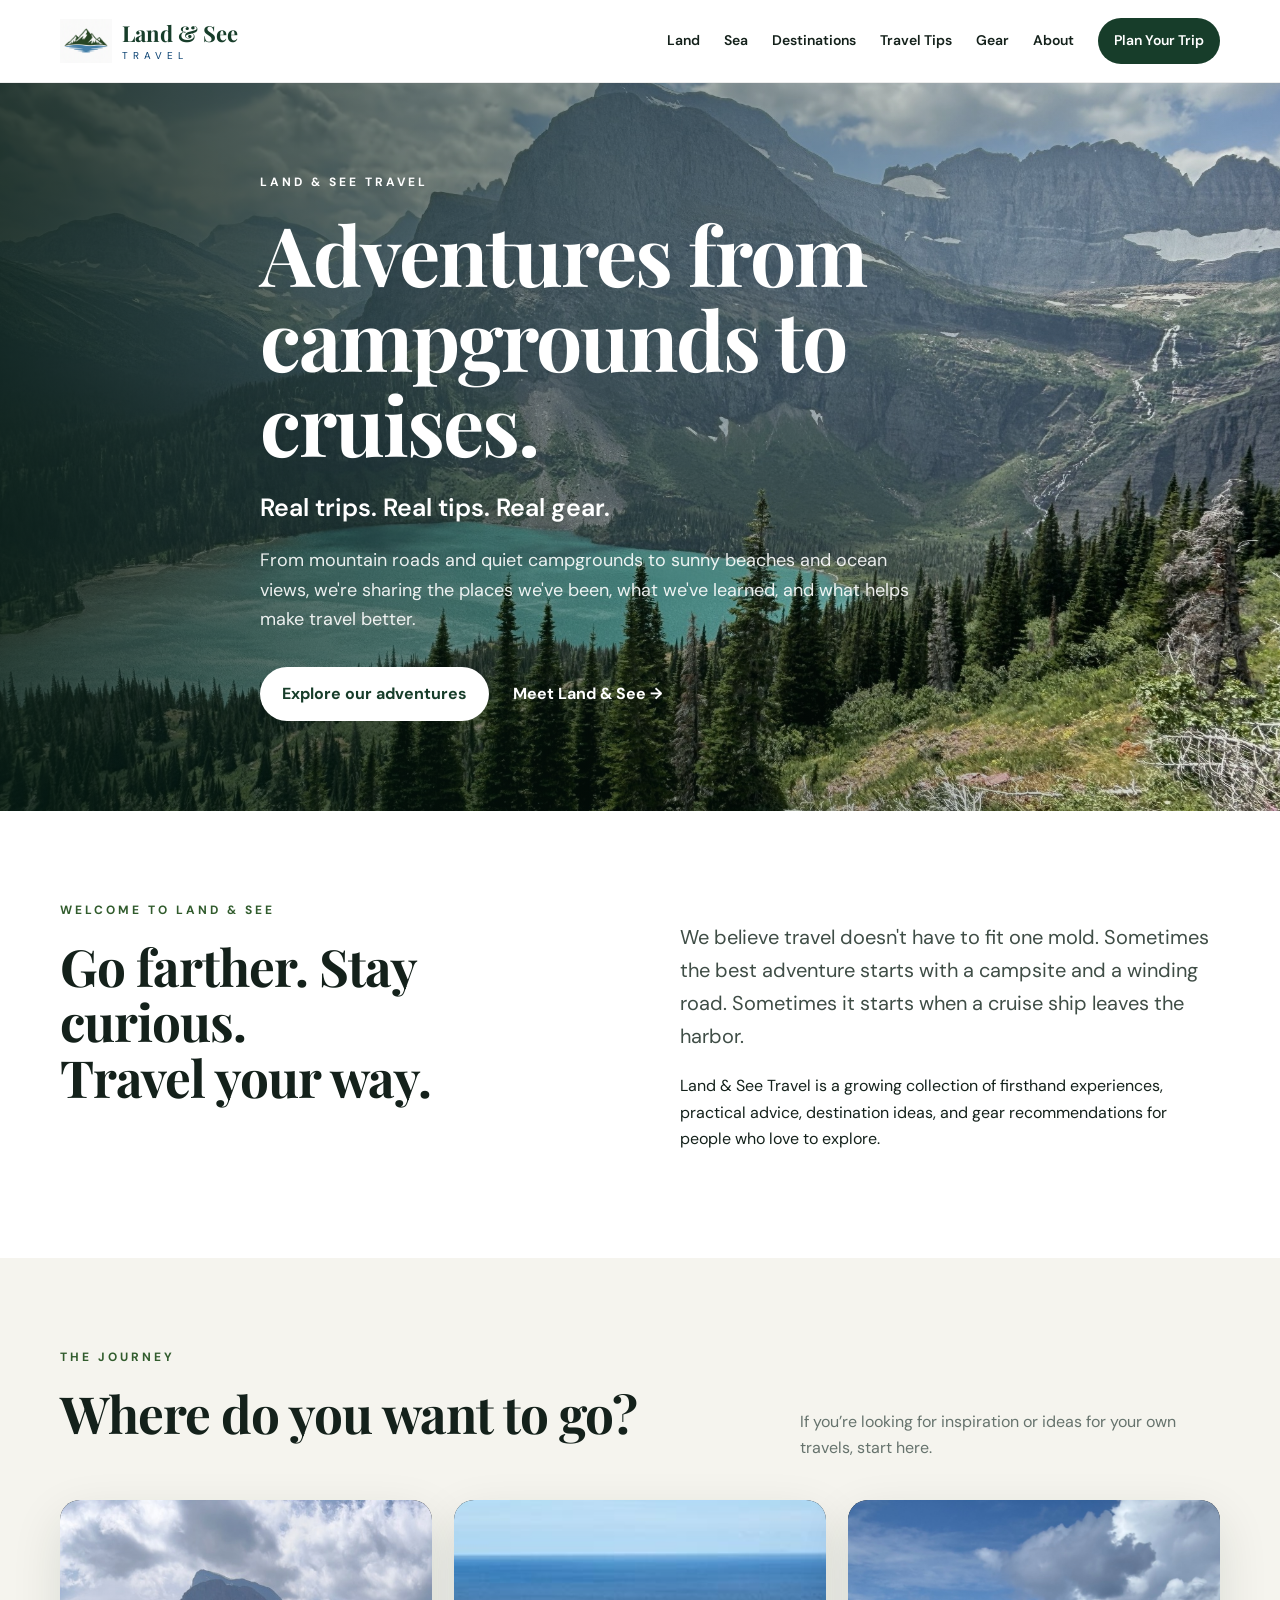
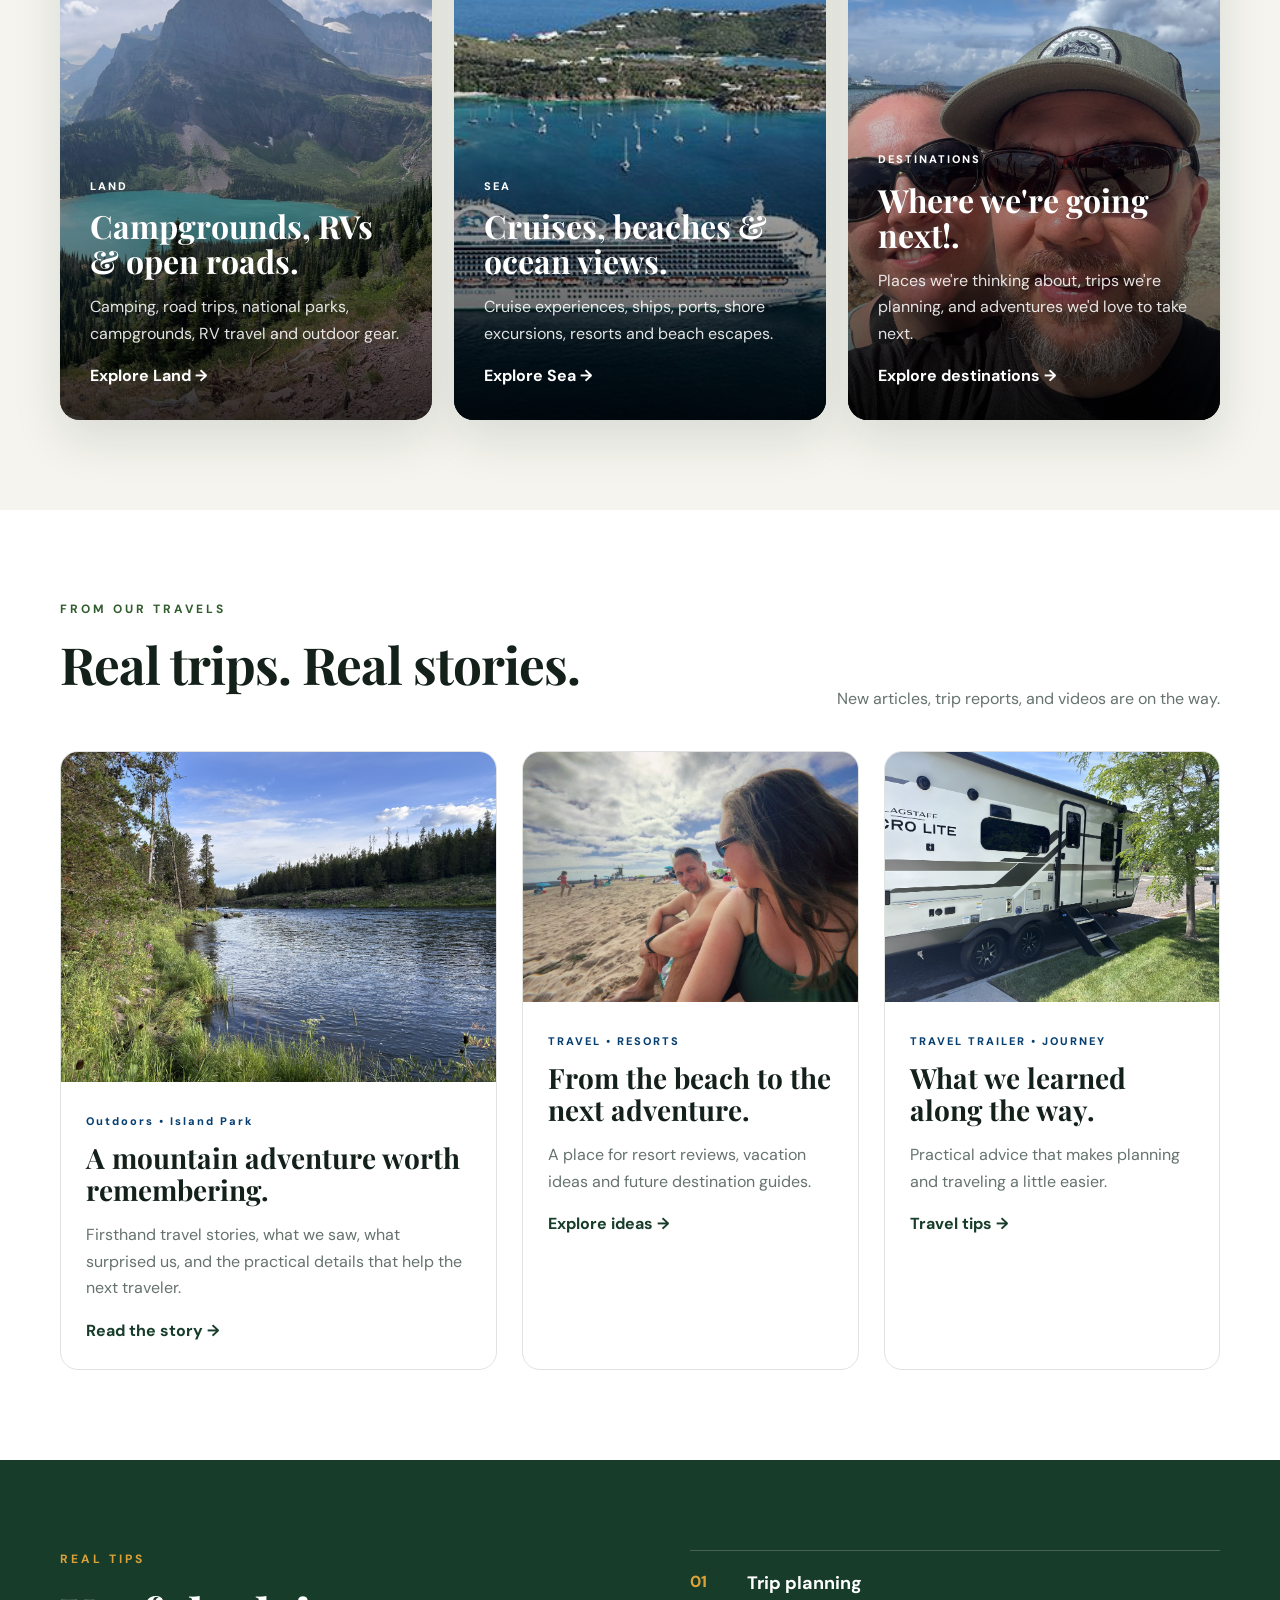
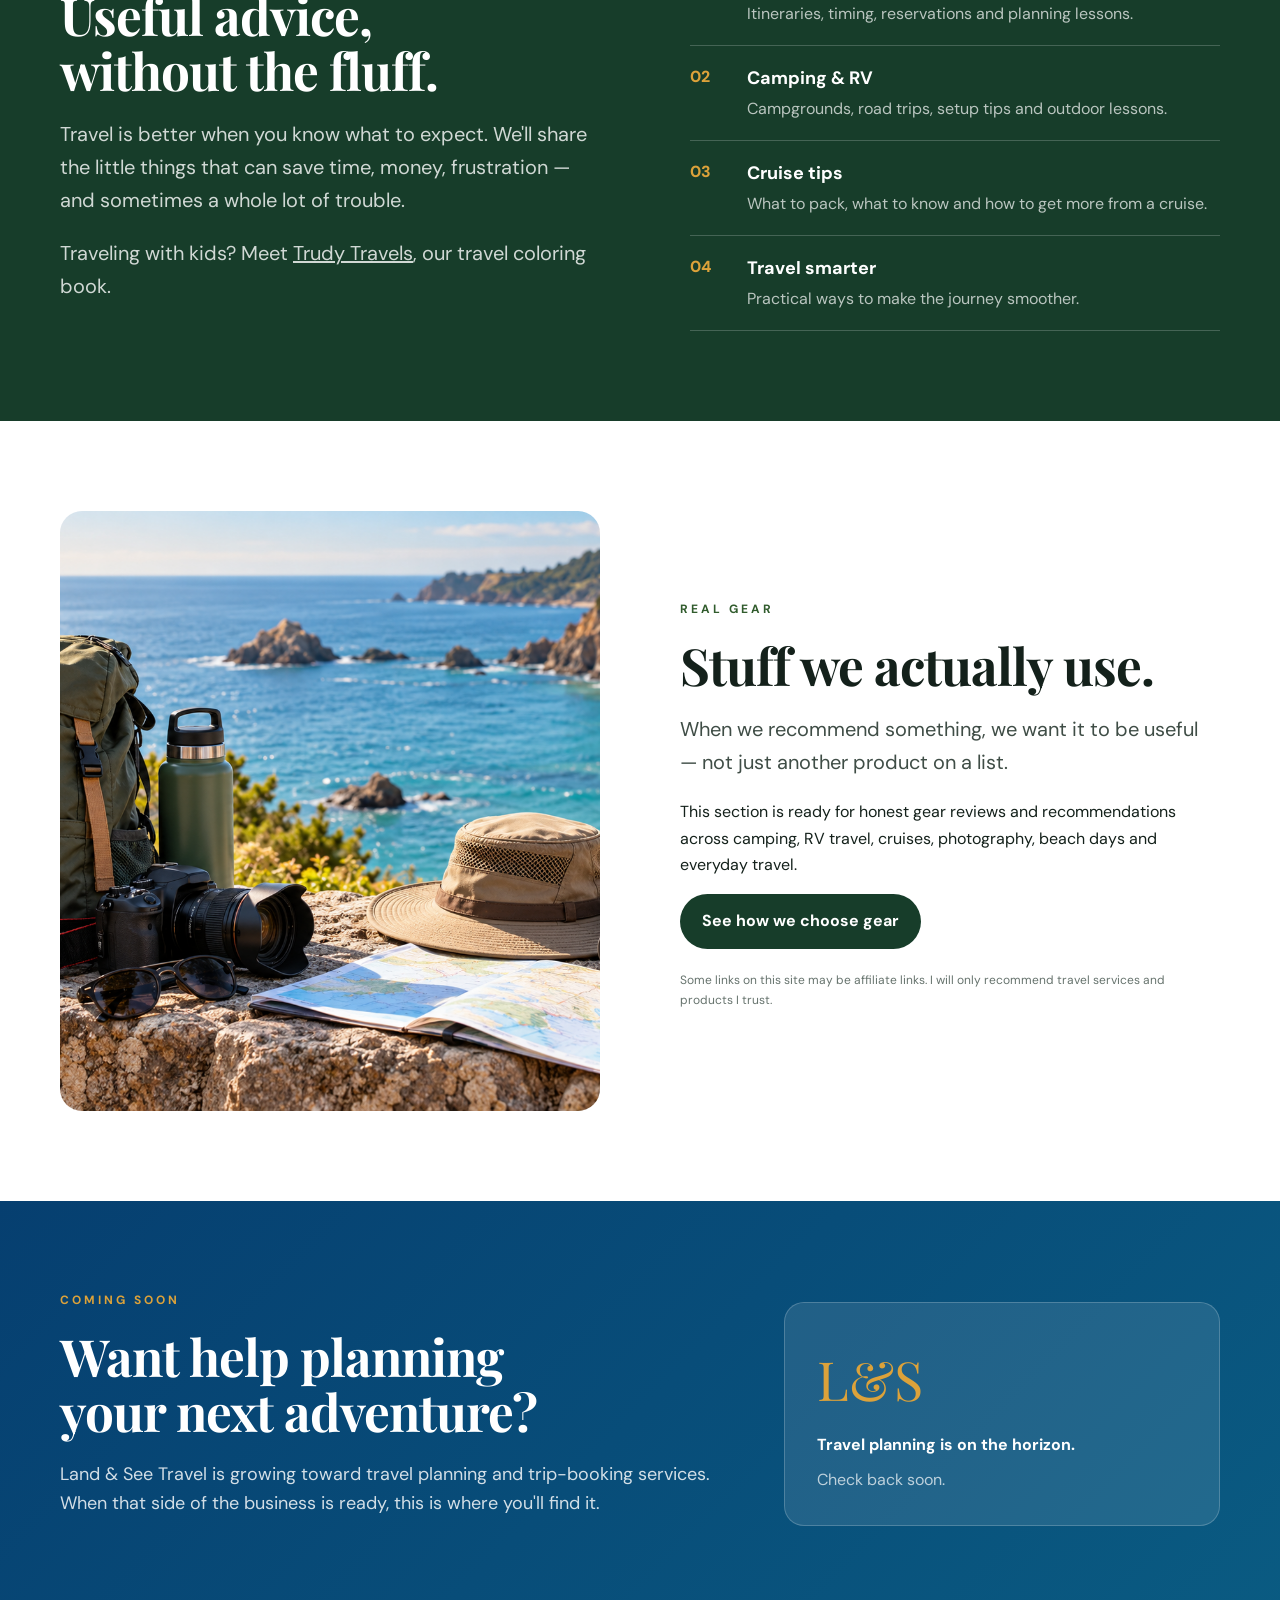
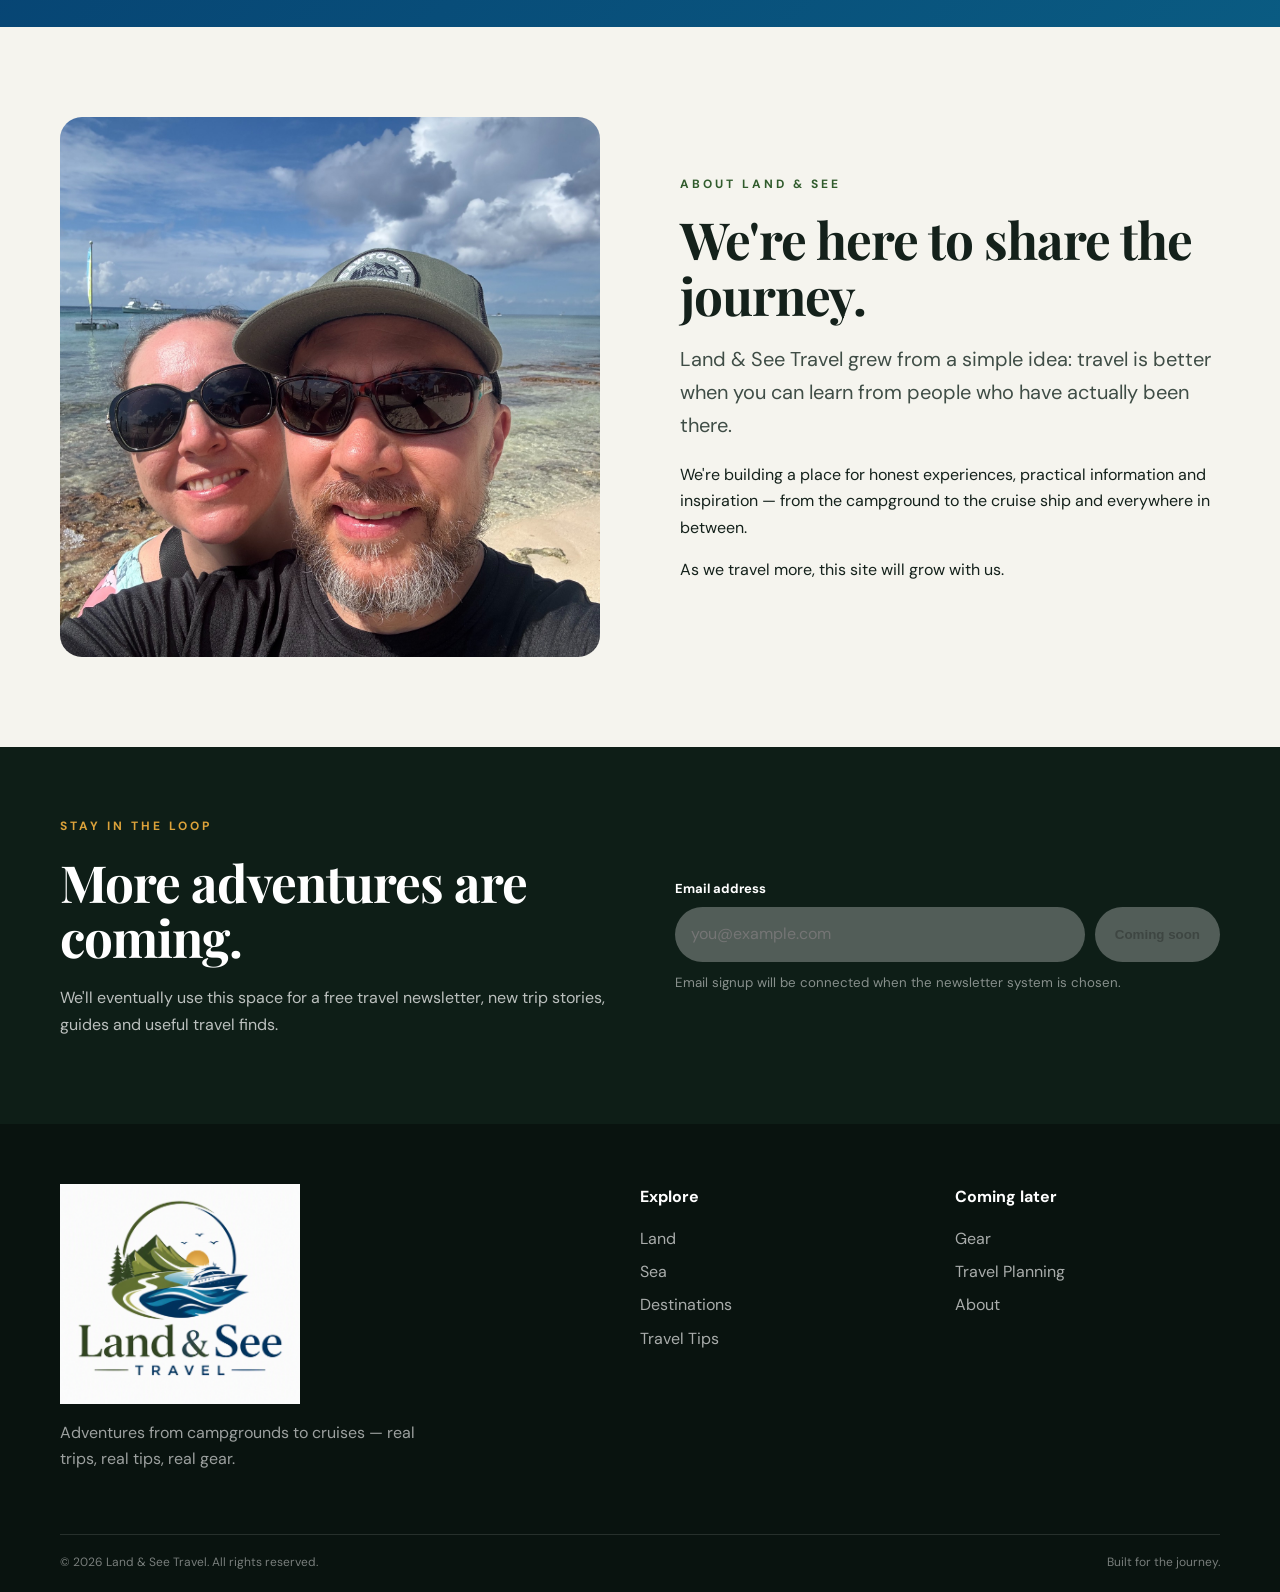
==== commit e33caf2a: "Update index.html" ====
--- a/index.html
+++ b/index.html
@@ -79,7 +79,7 @@
             <p class="eyebrow green">THE JOURNEY</p>
             <h2>Where do you want to go?</h2>
           </div>
-          <p>Start with the kind of adventure that sounds good right now.</p>
+          <p>If you’re looking for inspiration or ideas for your own travels, start here.</p>
         </div>
 
         <div class="adventure-grid">
@@ -126,7 +126,7 @@
             <p class="eyebrow green">FROM OUR TRAVELS</p>
             <h2>Real trips. Real stories.</h2>
           </div>
-          <p>This area is ready for your future articles, trip reports and videos.</p>
+          <p>New articles, trip reports, and videos are on the way.</p>
         </div>
 
         <div class="story-grid">
@@ -217,7 +217,7 @@
           <p class="lead">When we recommend something, we want it to be useful — not just another product on a list.</p>
           <p>This section is ready for honest gear reviews and recommendations across camping, RV travel, cruises, photography, beach days and everyday travel.</p>
           <a class="button button-dark" href="#about">See how we choose gear</a>
-          <p class="small-note">Affiliate links may eventually appear here. When they do, we'll clearly disclose them.</p>
+          <p class="small-note">Some links on this site may be affiliate links. I will only recommend travel services and products I trust.</p>
         </div>
 
       </div>
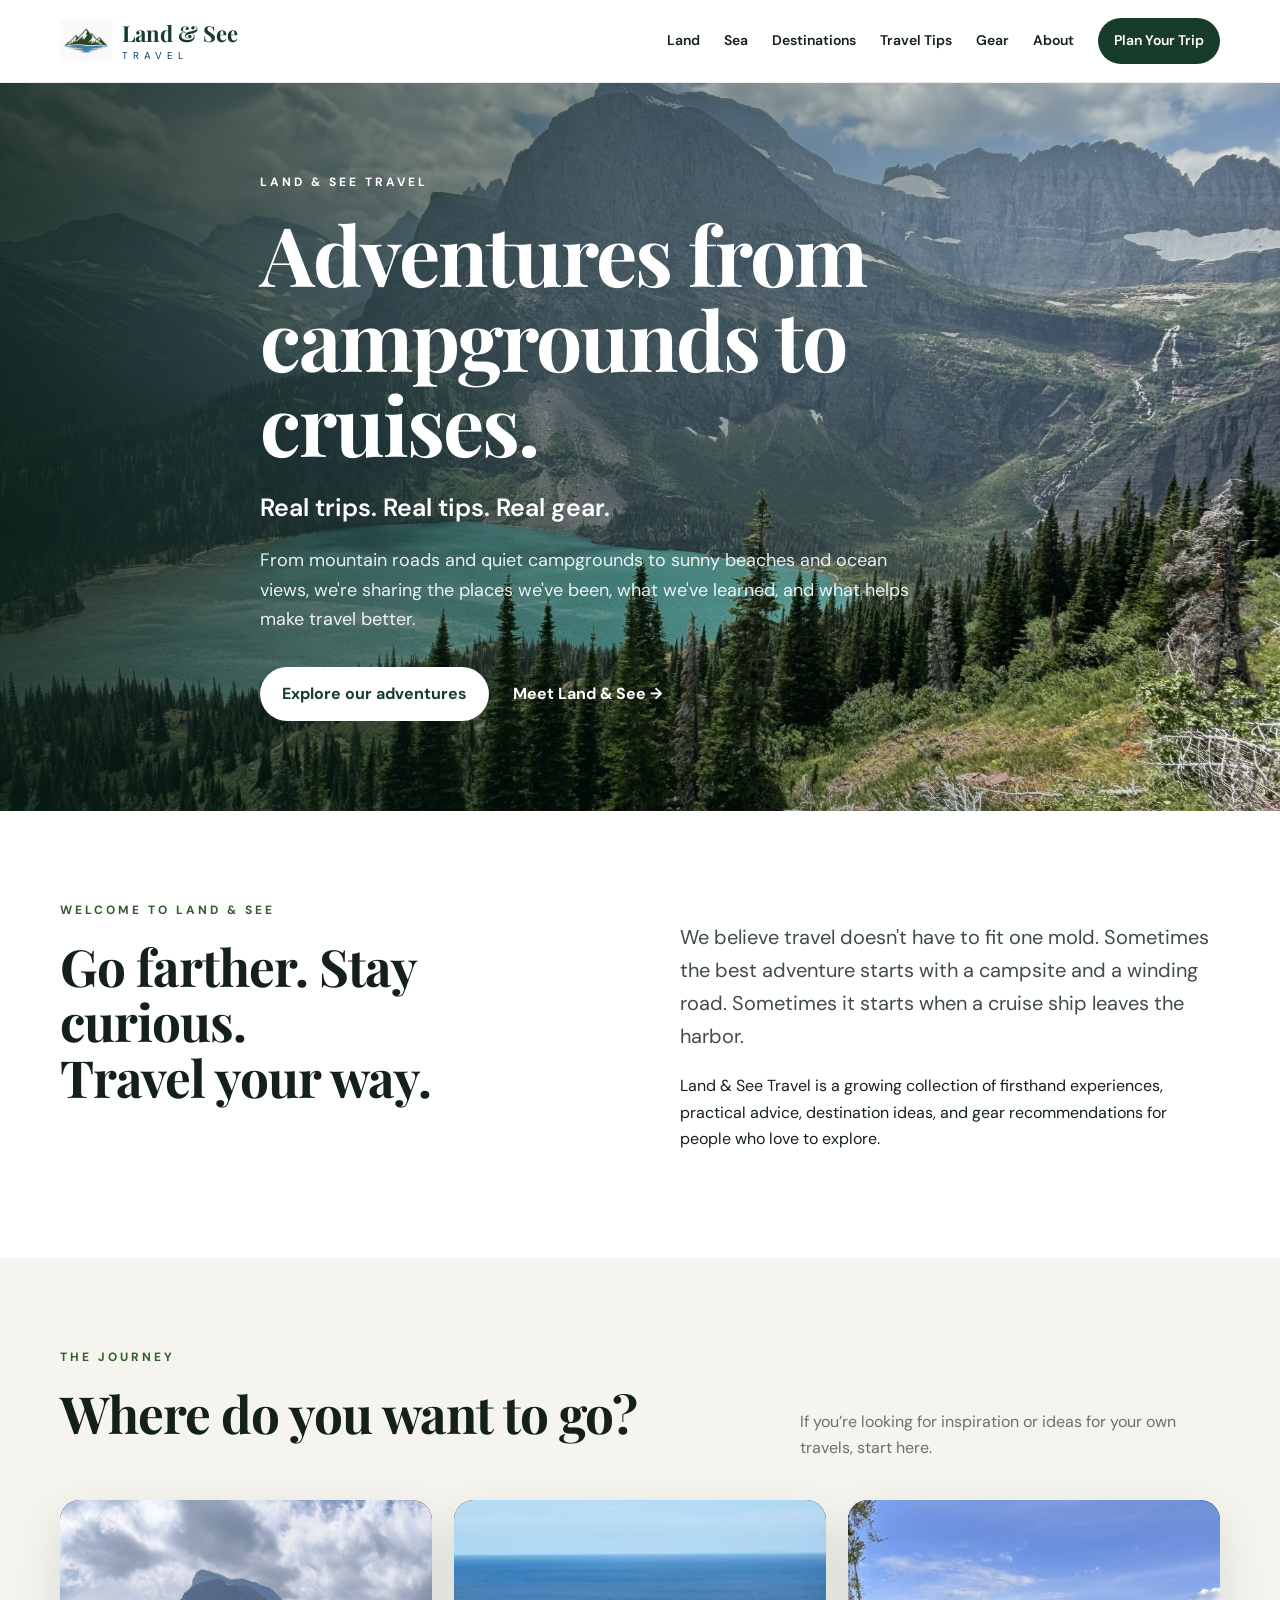
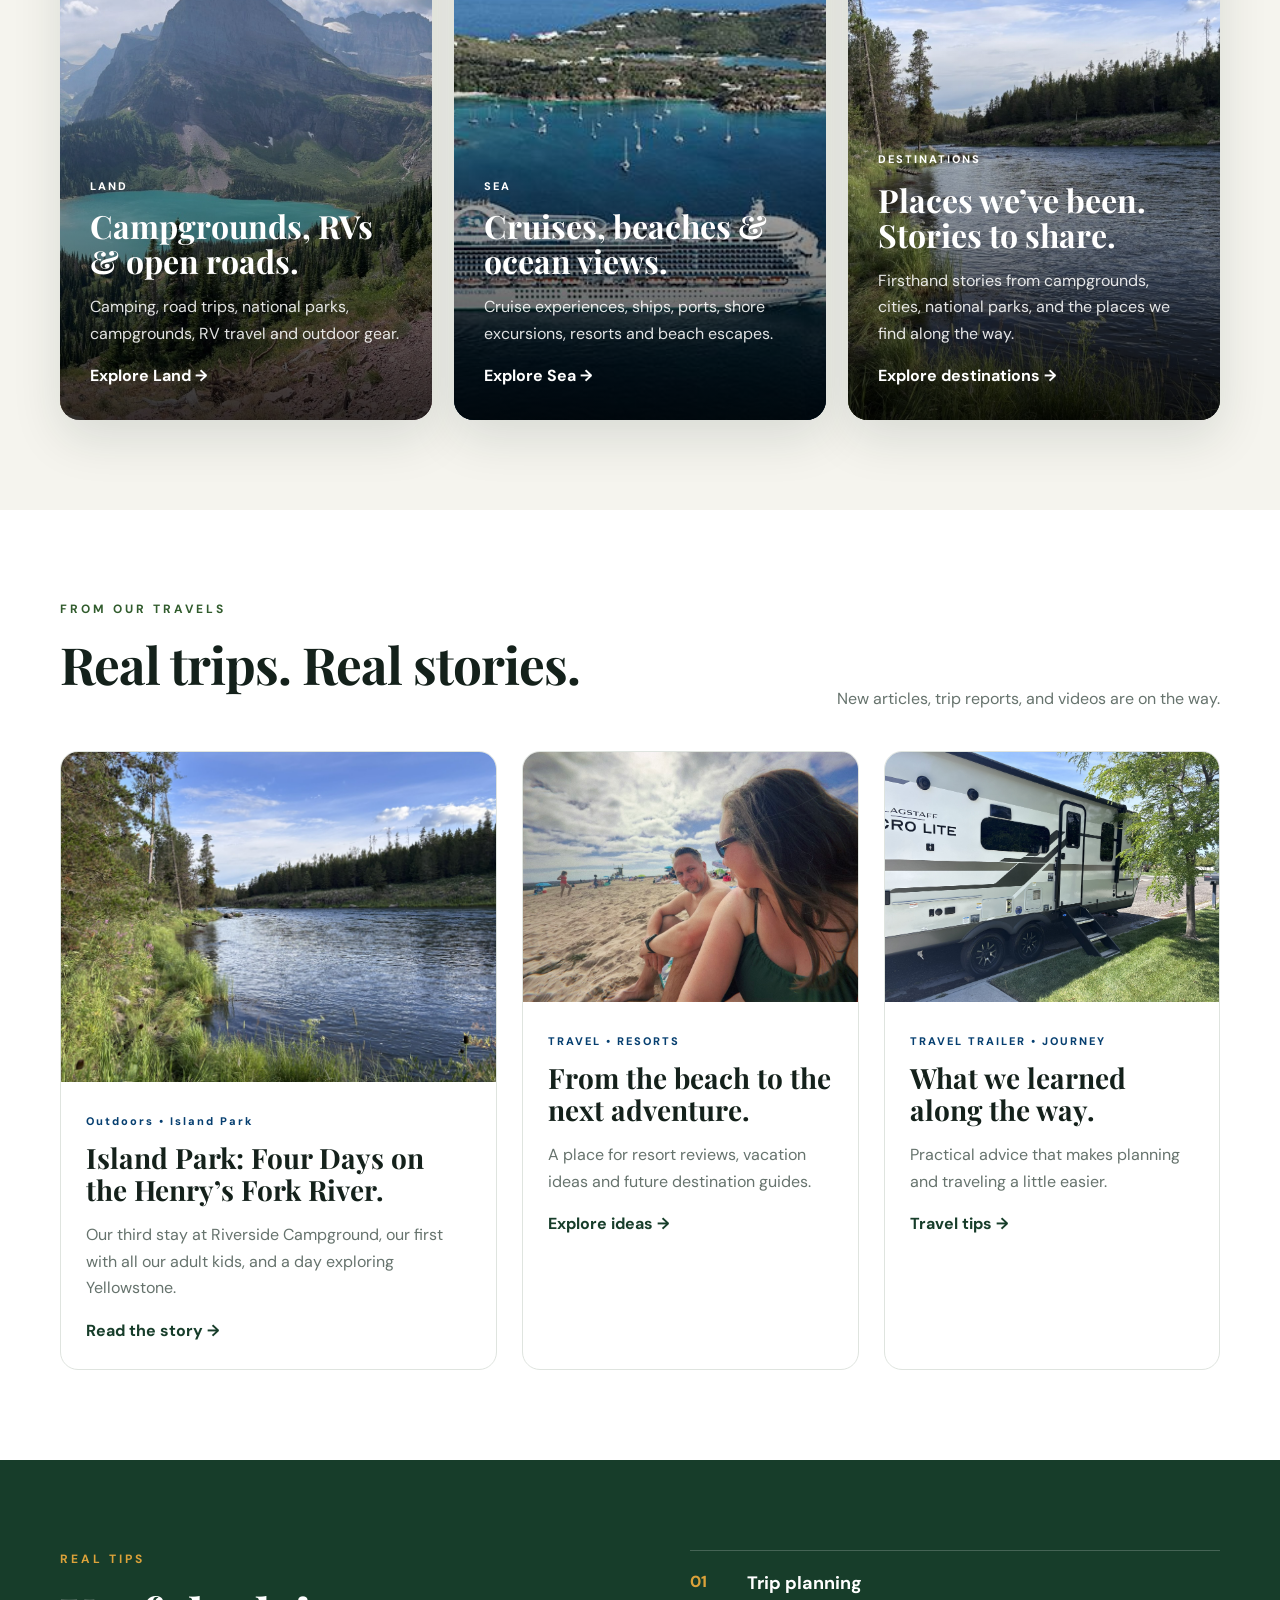
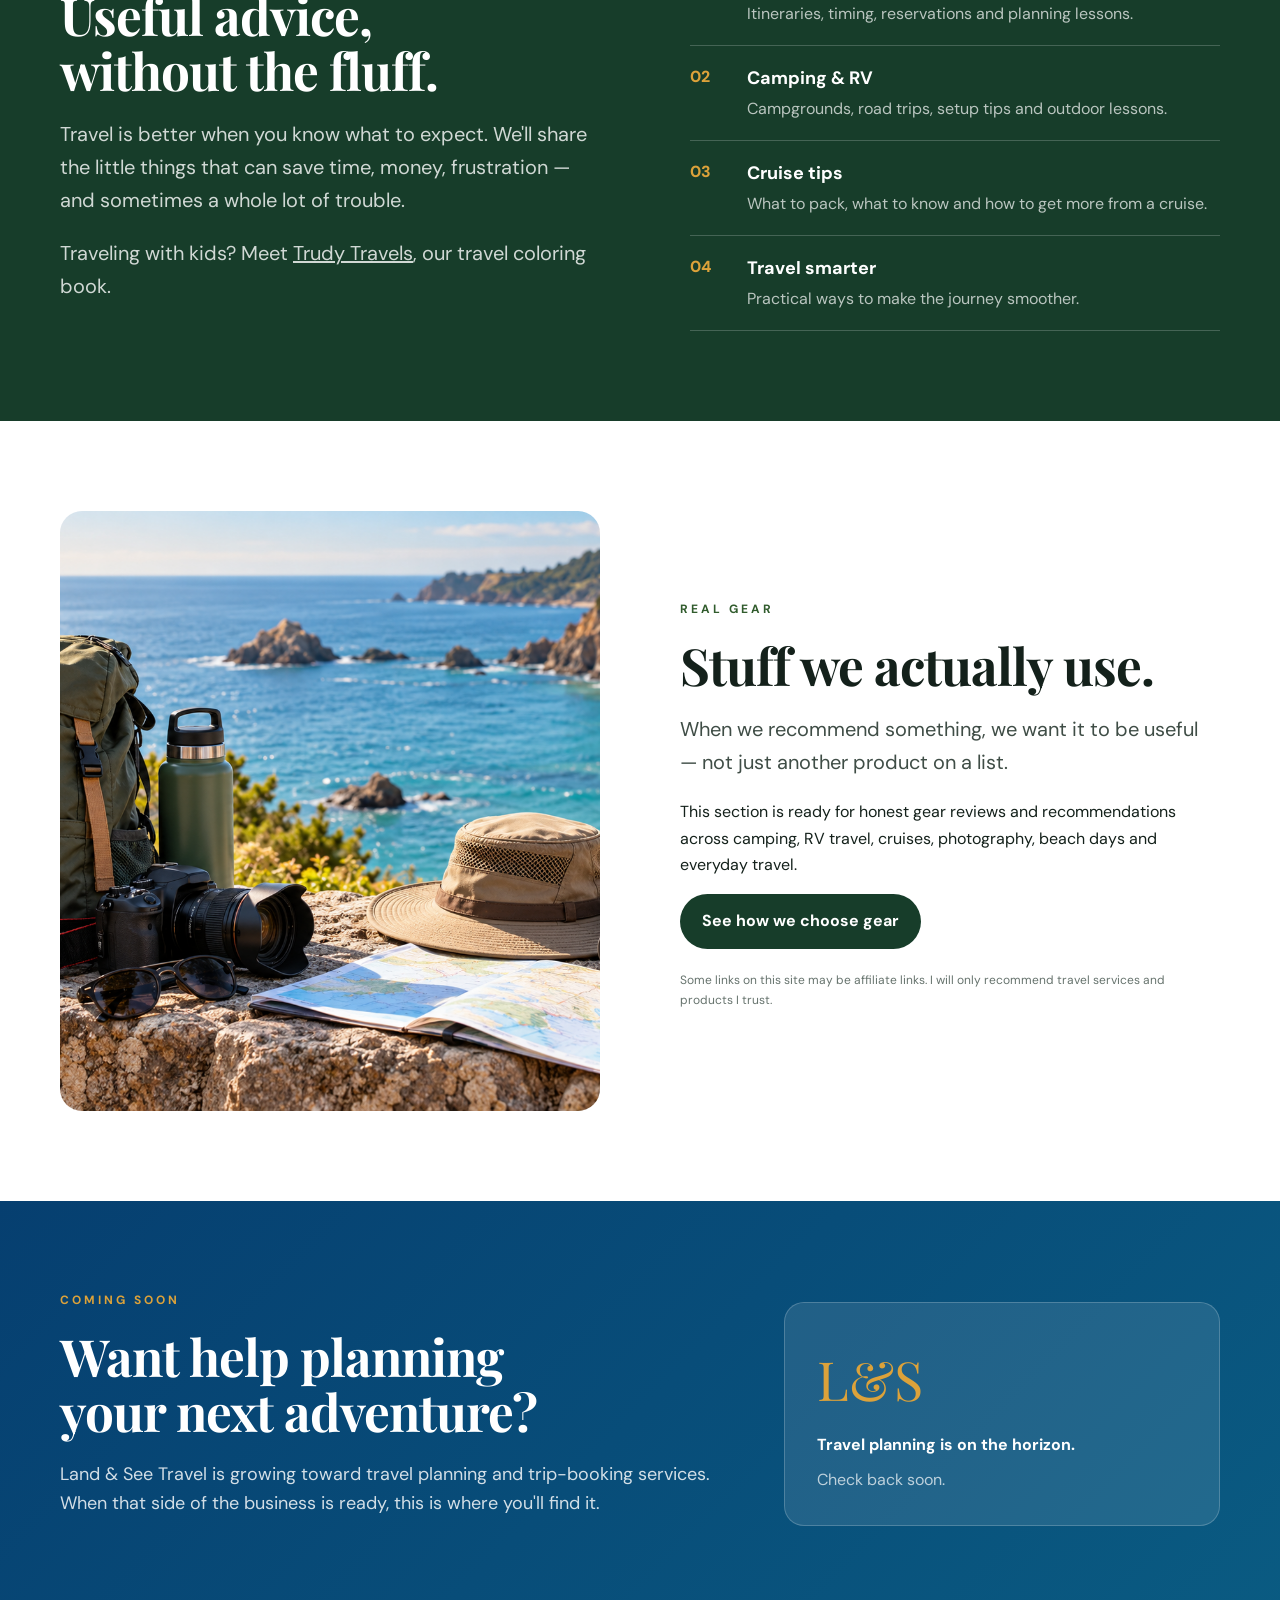
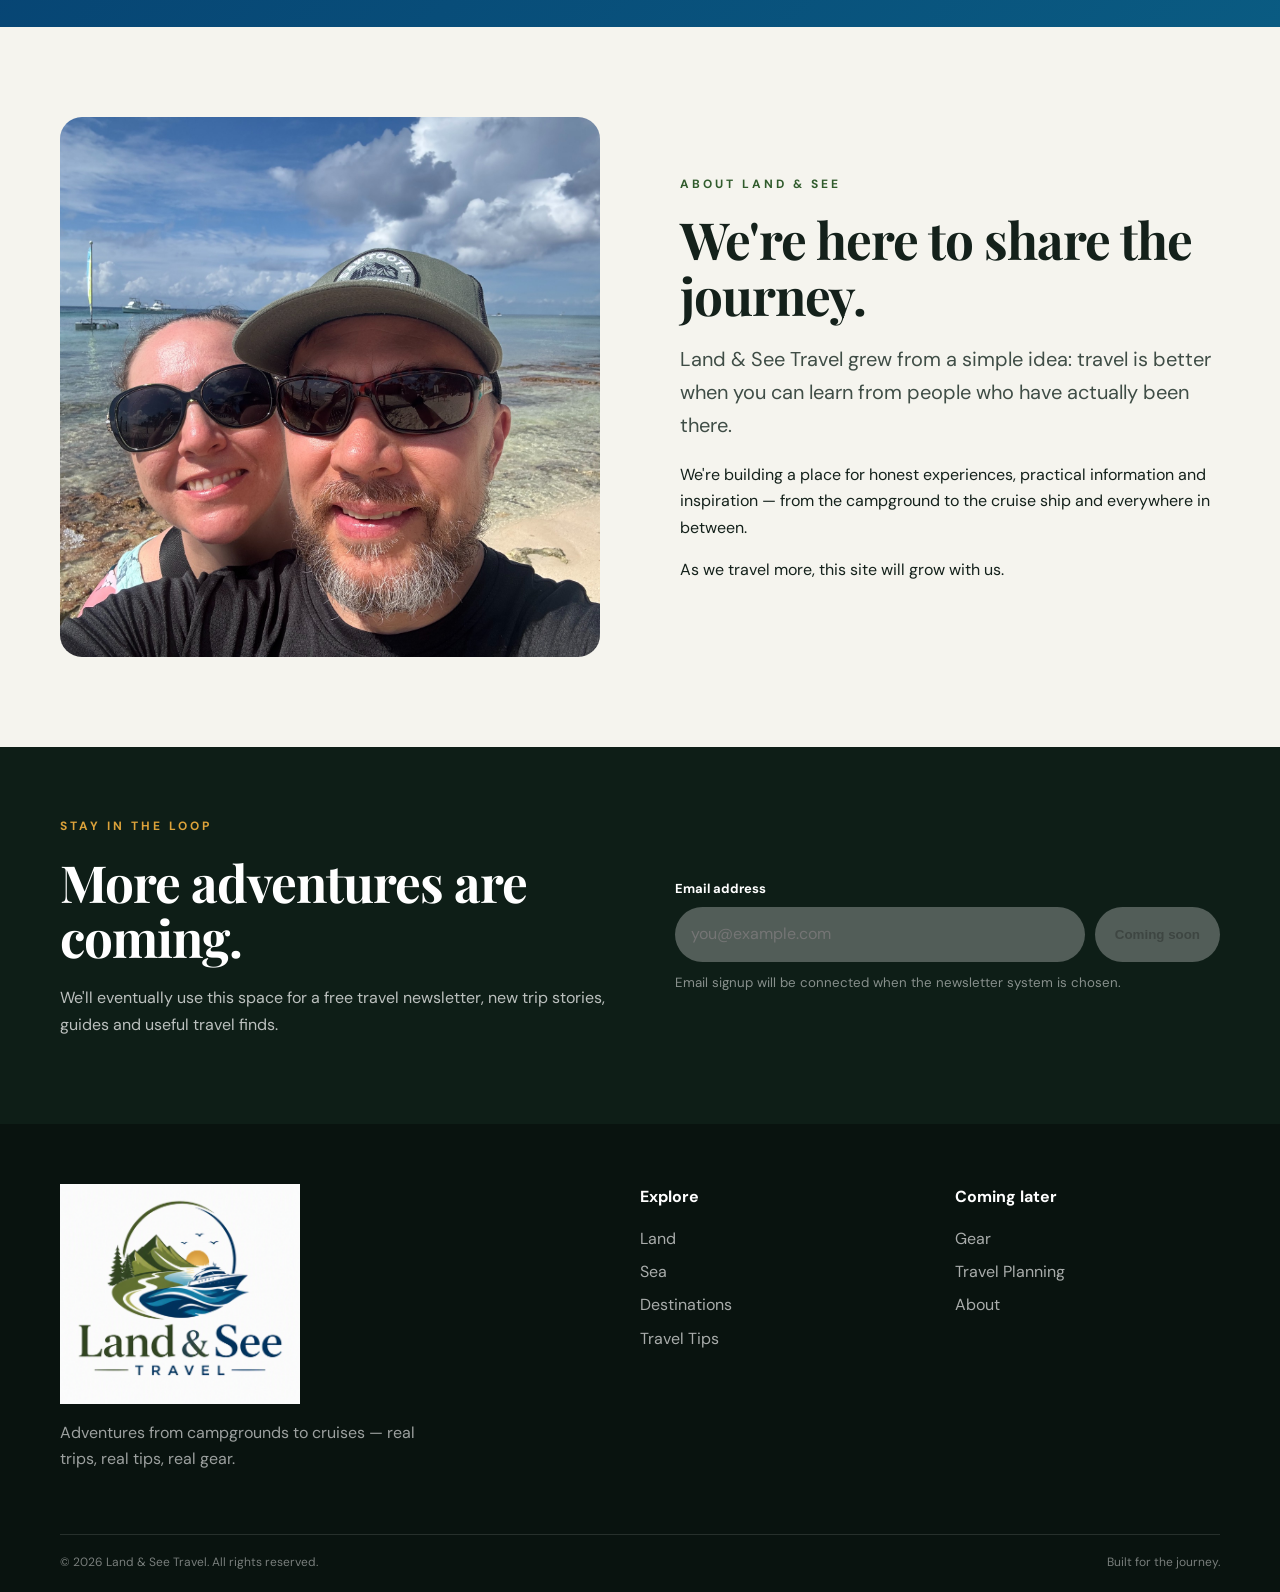
==== commit e611ccef: "Add destinations page and island park story" ====
--- a/index.html
+++ b/index.html
@@ -29,7 +29,7 @@
       <nav class="nav">
         <a href="#land">Land</a>
         <a href="#sea">Sea</a>
-        <a href="#destinations">Destinations</a>
+        <a href="Destinations.html">Destinations</a>
         <a href="#tips">Travel Tips</a>
         <a href="#gear">Gear</a>
         <a href="#about">About</a>
@@ -104,12 +104,12 @@
             </div>
           </a>
 
-          <a id="destinations" class="adventure-card card-dest" href="#latest">
-            <img src="assets/Beach us.jpeg" alt="Turquoise lake surrounded by mountains" loading="lazy">
+          <a id="destinations" class="adventure-card card-dest" href="Destinations.html">
+            <img src="assets/island-park/river-at-camp.jpg" alt="The Henry’s Fork beside our campsite in Island Park" loading="lazy">
             <div class="card-content">
               <span>DESTINATIONS</span>
-              <h3>Where we're going next!.</h3>
-              <p>Places we're thinking about, trips we're planning, and adventures we'd love to take next.</p>
+              <h3>Places we’ve been. Stories to share.</h3>
+              <p>Firsthand stories from campgrounds, cities, national parks, and the places we find along the way.</p>
               <strong>Explore destinations →</strong>
             </div>
           </a>
@@ -132,12 +132,12 @@
         <div class="story-grid">
 
           <article class="story featured">
-            <img src="assets/Island-Park.jpg" alt="Trail overlooking a turquoise mountain lake" loading="lazy">
+            <img src="assets/island-park/river-at-camp.jpg" alt="The Henry’s Fork River in Island Park" loading="lazy">
             <div class="story-body">
               <span class="tag">Outdoors • Island Park</span>
-              <h3>A mountain adventure worth remembering.</h3>
-              <p>Firsthand travel stories, what we saw, what surprised us, and the practical details that help the next traveler.</p>
-              <a href="#tips">Read the story →</a>
+              <h3>Island Park: Four Days on the Henry’s Fork River.</h3>
+              <p>Our third stay at Riverside Campground, our first with all our adult kids, and a day exploring Yellowstone.</p>
+              <a href="Island-Park.html">Read the story →</a>
             </div>
           </article>
 
@@ -147,7 +147,7 @@
               <span class="tag">TRAVEL • RESORTS</span>
               <h3>From the beach to the next adventure.</h3>
               <p>A place for resort reviews, vacation ideas and future destination guides.</p>
-              <a href="#destinations">Explore ideas →</a>
+              <a href="Destinations.html">Explore ideas →</a>
             </div>
           </article>
 
@@ -296,7 +296,7 @@
         <h4>Explore</h4>
         <a href="#land">Land</a>
         <a href="#sea">Sea</a>
-        <a href="#destinations">Destinations</a>
+        <a href="Destinations.html">Destinations</a>
         <a href="#tips">Travel Tips</a>
       </div>
 
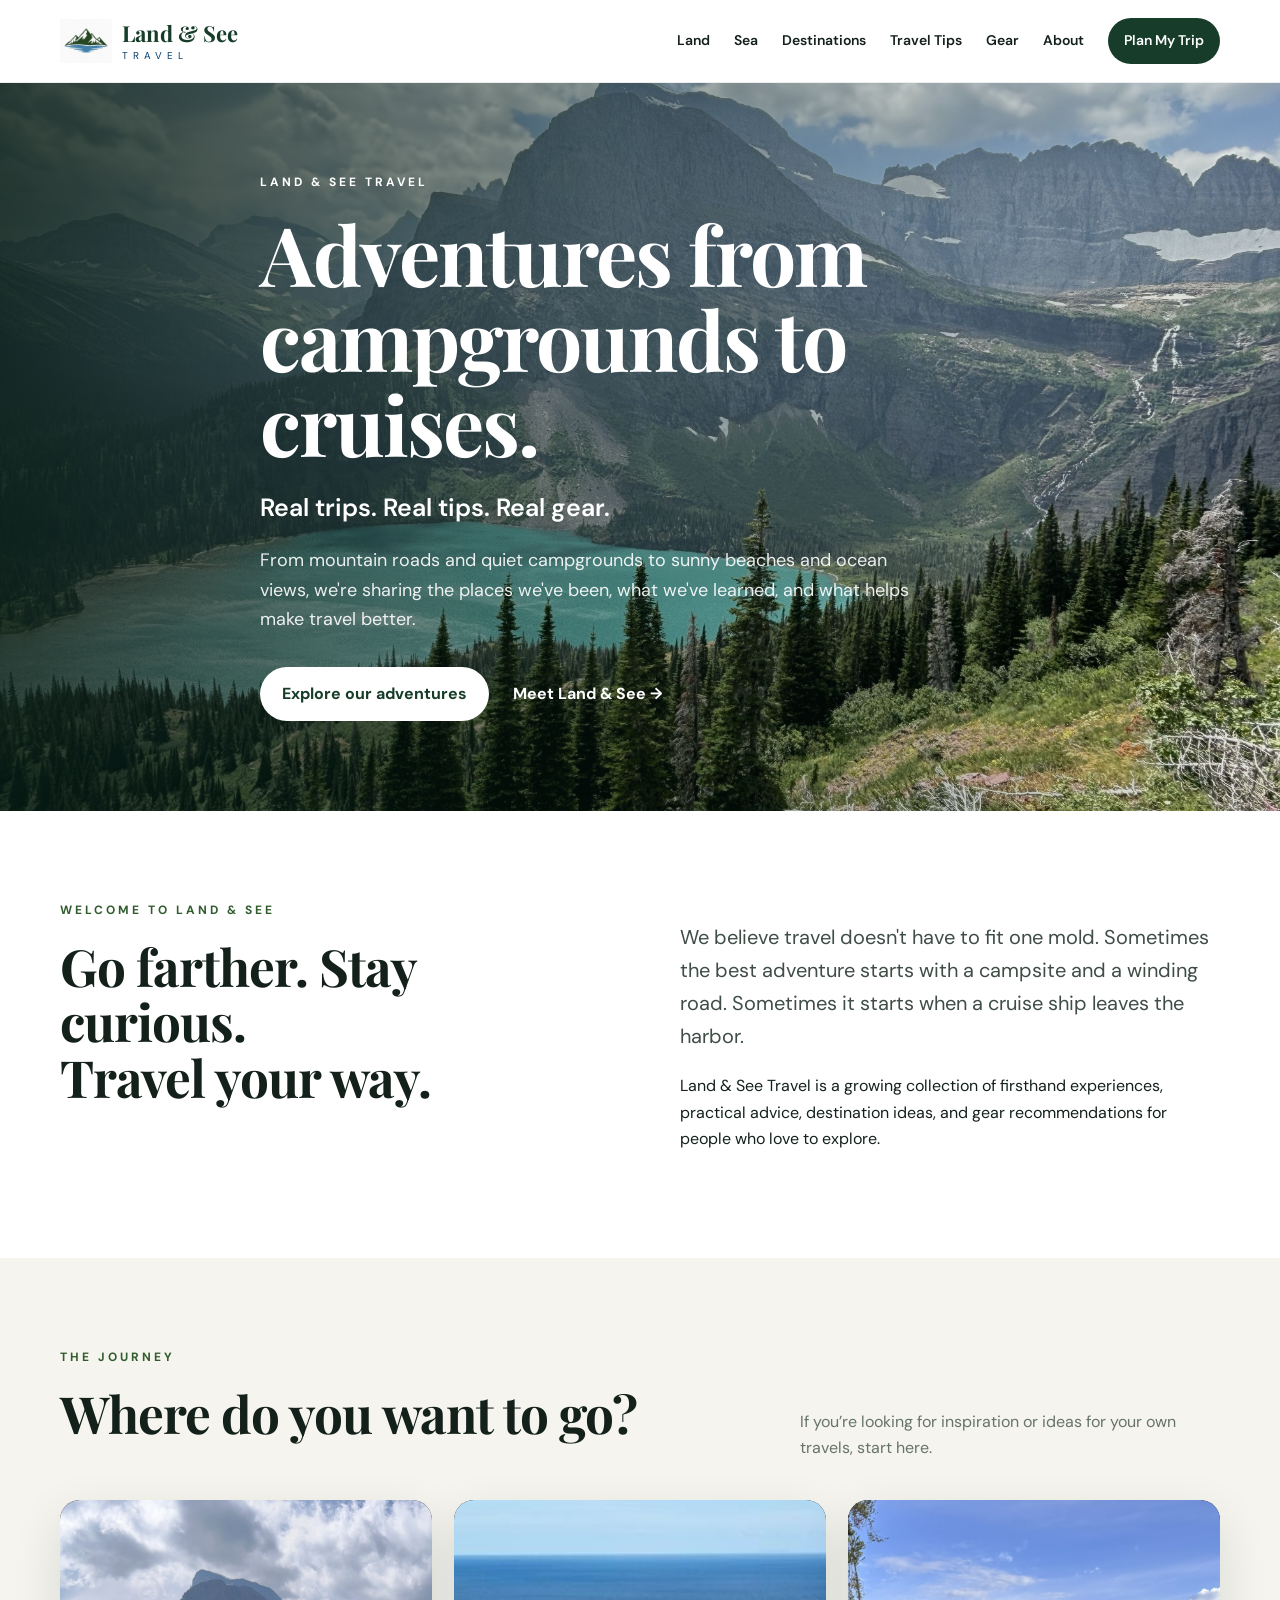
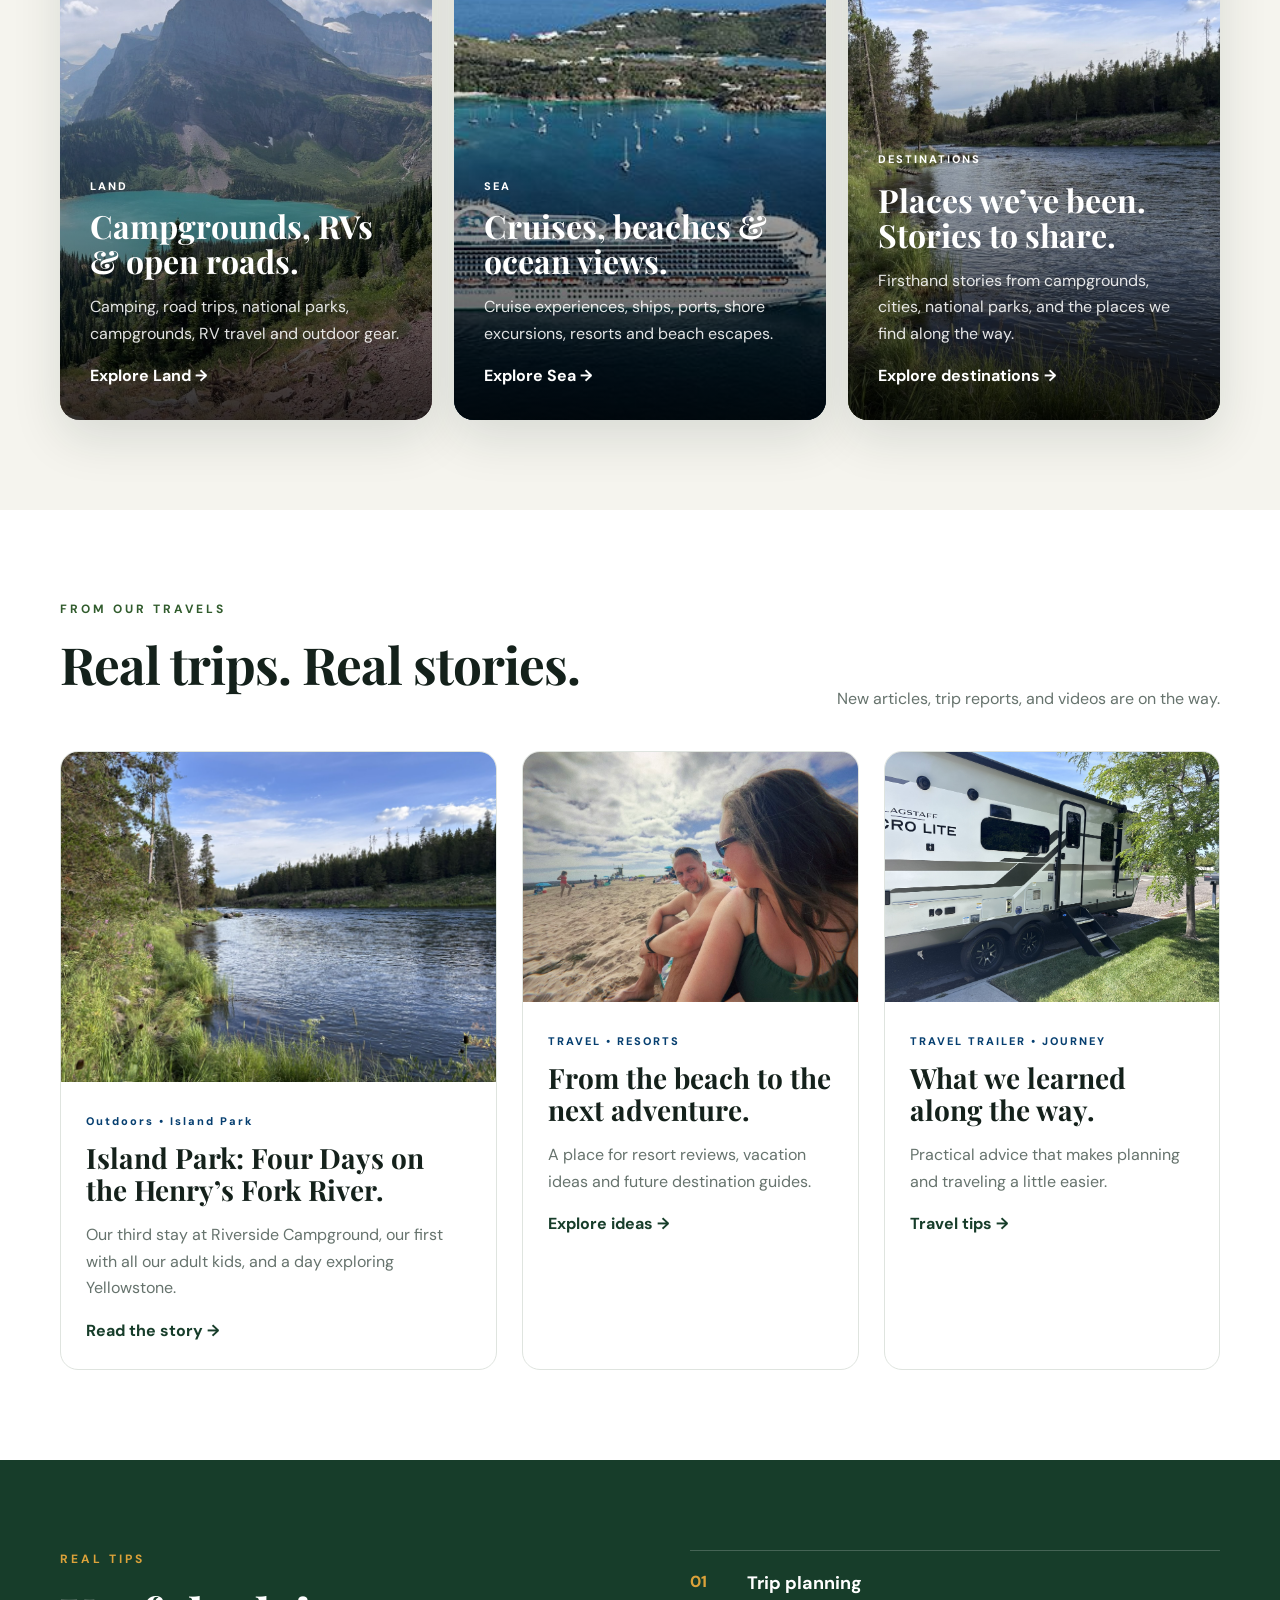
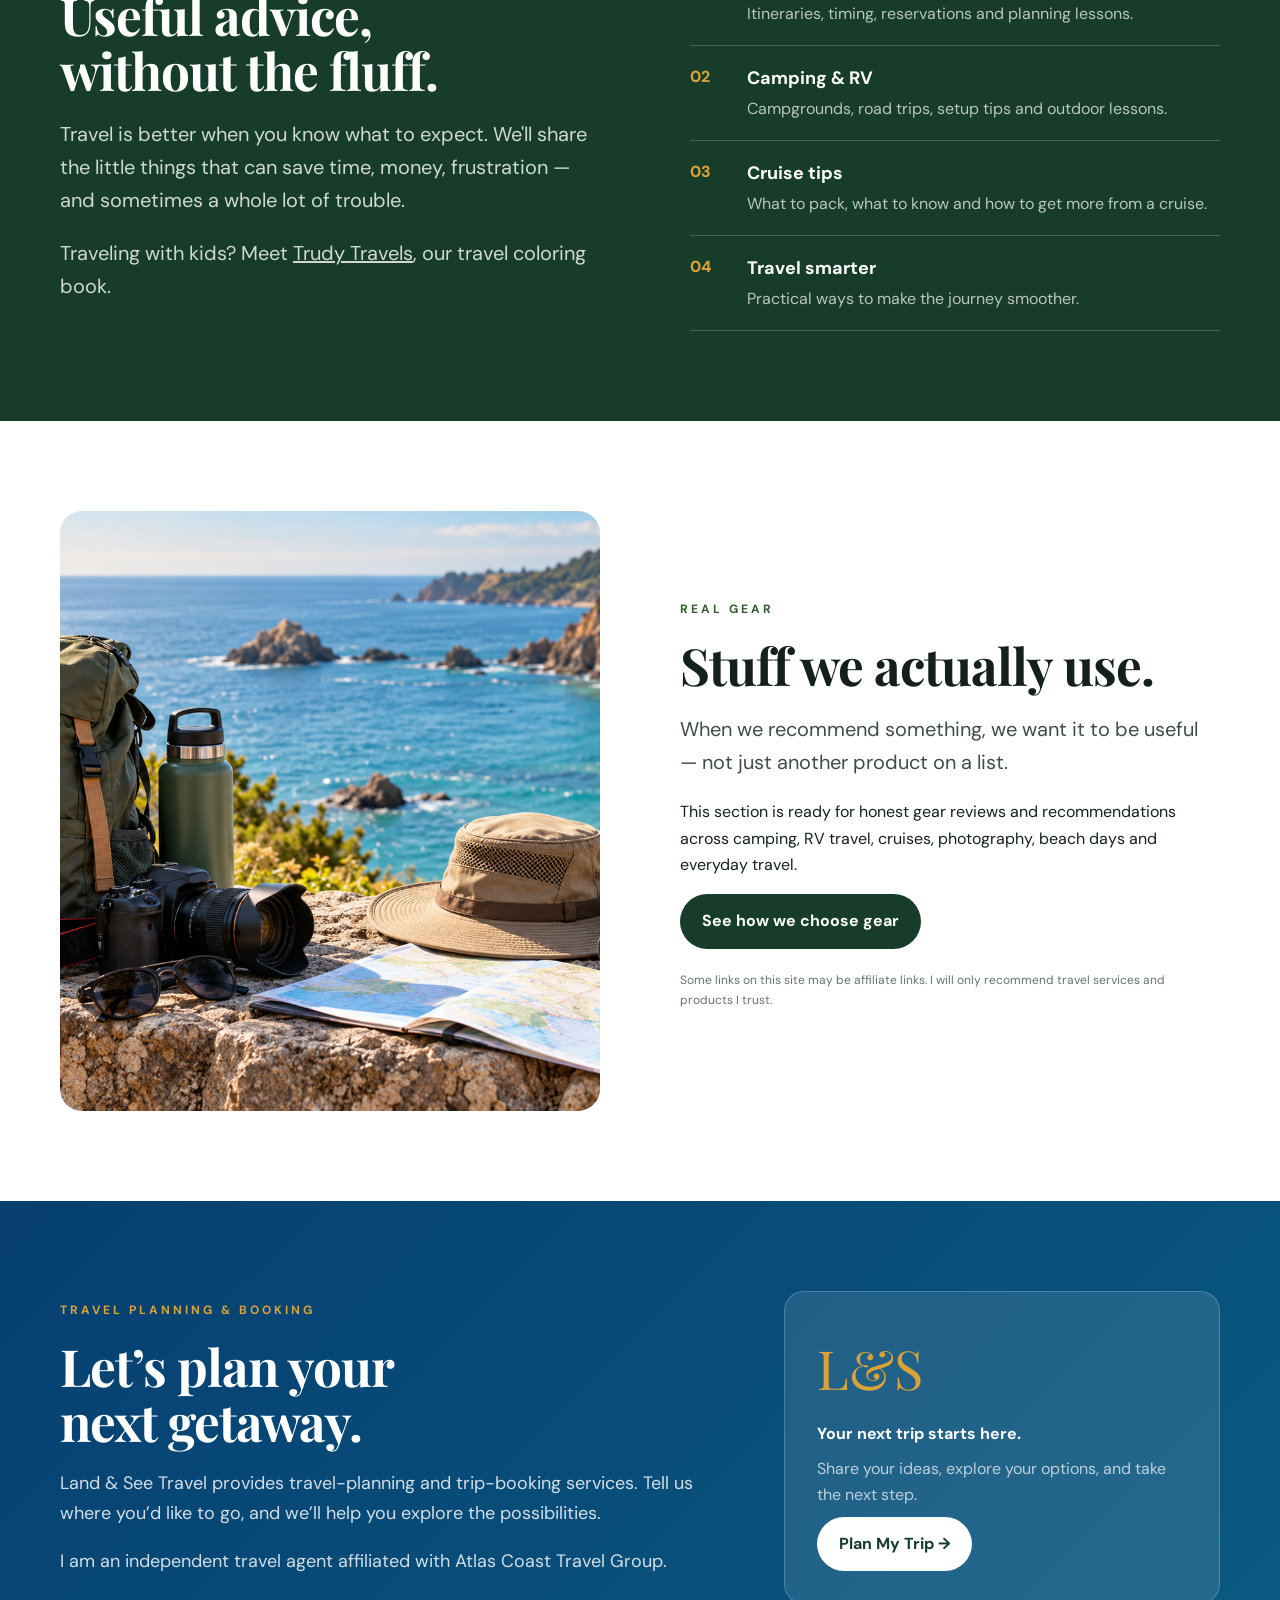
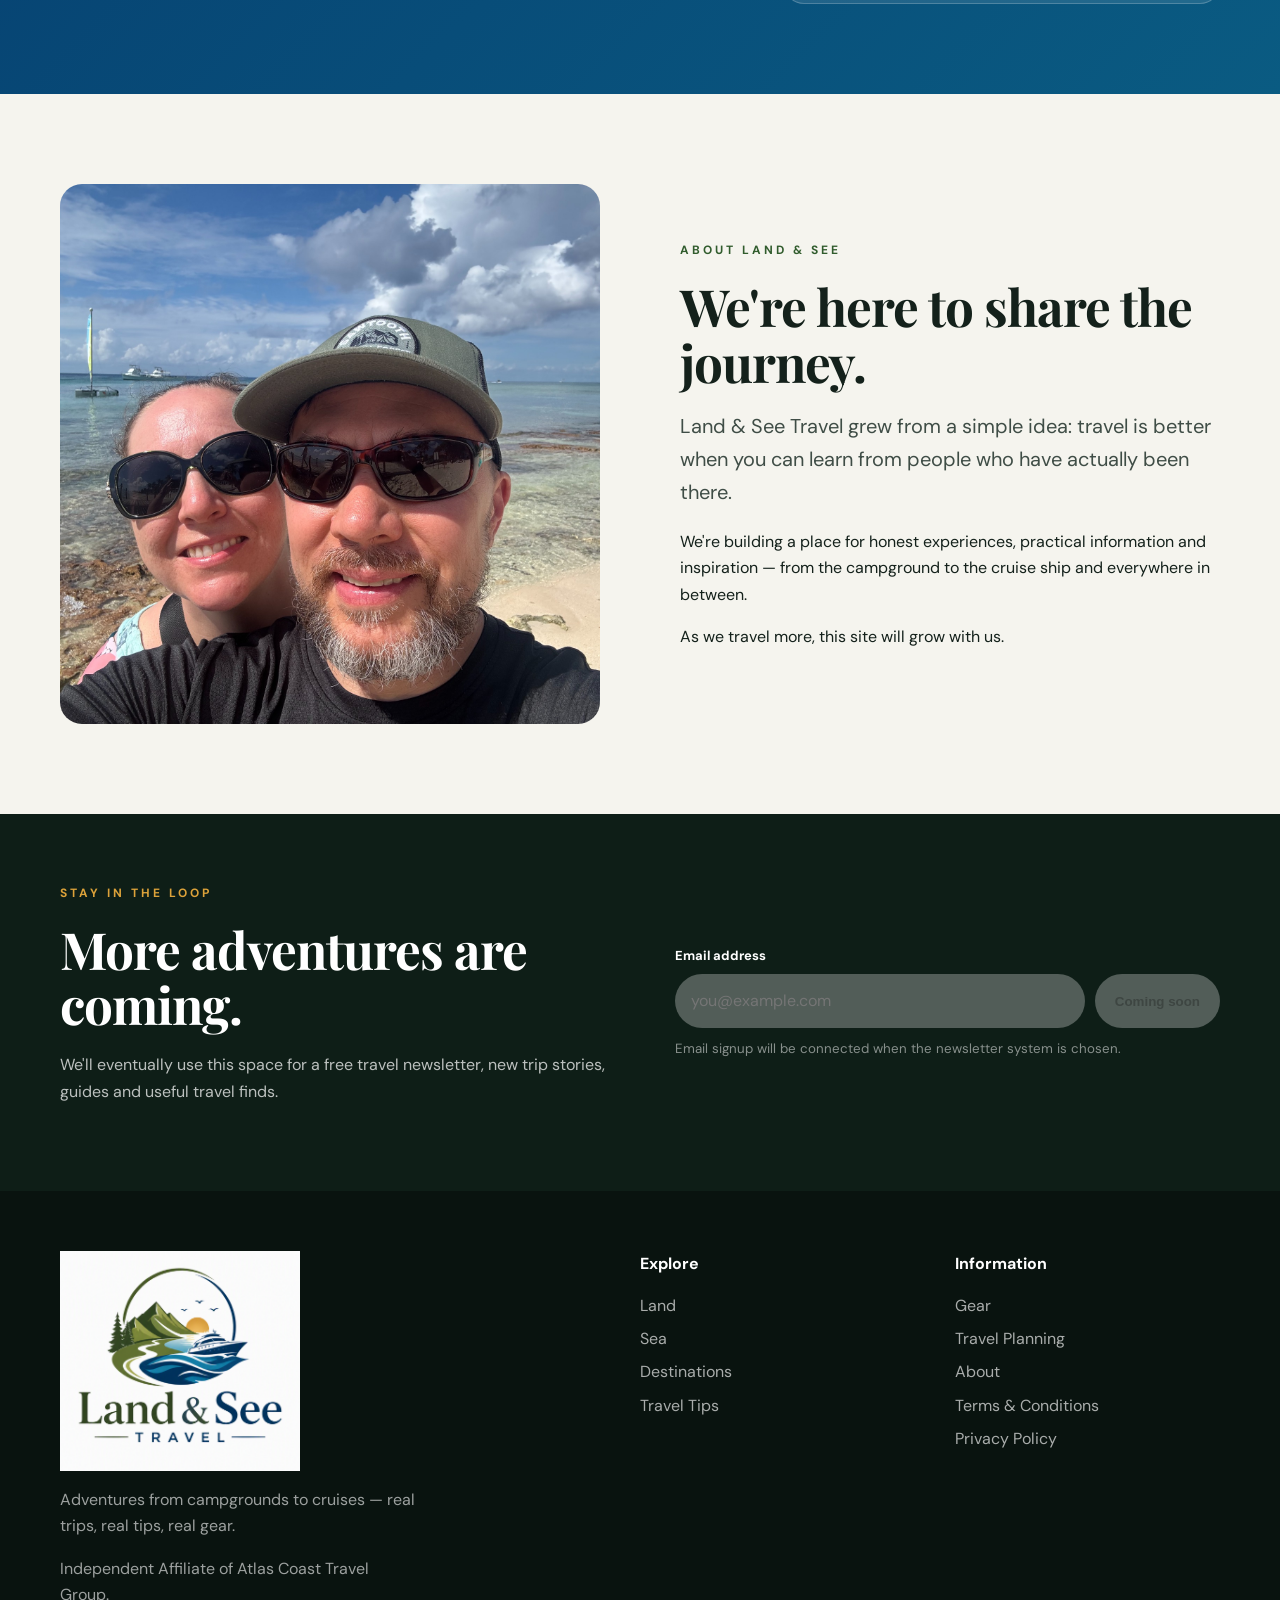
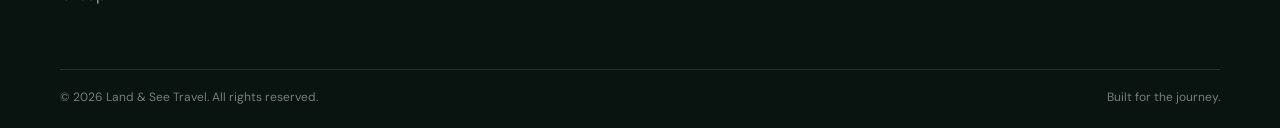
==== commit 7950ddd2: "New Index, Plan My Trip page and form and Email form functionality This adds new functionality on th" ====
--- a/index.html
+++ b/index.html
@@ -33,7 +33,7 @@
         <a href="#tips">Travel Tips</a>
         <a href="#gear">Gear</a>
         <a href="#about">About</a>
-        <a class="nav-cta" href="#plan">Plan Your Trip</a>
+        <a class="nav-cta" href="plan-my-trip.html">Plan My Trip</a>
       </nav>
     </div>
   </header>
@@ -225,19 +225,18 @@
 
     <section id="plan" class="planning section">
       <div class="container planning-inner">
-
-        <div>
-          <p class="eyebrow gold">COMING SOON</p>
-          <h2>Want help planning<br>your next adventure?</h2>
-          <p>Land &amp; See Travel is growing toward travel planning and trip-booking services. When that side of the business is ready, this is where you'll find it.</p>
-        </div>
-
+        <div>
+          <p class="eyebrow gold">TRAVEL PLANNING &amp; BOOKING</p>
+          <h2>Let’s plan your<br>next getaway.</h2>
+          <p>Land &amp; See Travel provides travel-planning and trip-booking services. Tell us where you’d like to go, and we’ll help you explore the possibilities.</p>
+          <p>I am an independent travel agent affiliated with Atlas Coast Travel Group.</p>
+        </div>
         <div class="coming-card">
           <div class="mark">L&amp;S</div>
-          <strong>Travel planning is on the horizon.</strong>
-          <span>Check back soon.</span>
-        </div>
-
+          <strong>Your next trip starts here.</strong>
+          <span>Share your ideas, explore your options, and take the next step.</span>
+          <div><a class="button button-light" href="plan-my-trip.html">Plan My Trip →</a></div>
+        </div>
       </div>
     </section>
 
@@ -290,6 +289,7 @@
       <div>
         <img src="assets/logo-full.png" alt="Land & See Travel" class="footer-logo">
         <p>Adventures from campgrounds to cruises — real trips, real tips, real gear.</p>
+        <p>Independent Affiliate of Atlas Coast Travel Group.</p>
       </div>
 
       <div>
@@ -301,10 +301,12 @@
       </div>
 
       <div>
-        <h4>Coming later</h4>
+        <h4>Information</h4>
         <a href="#gear">Gear</a>
-        <a href="#plan">Travel Planning</a>
+        <a href="plan-my-trip.html">Travel Planning</a>
         <a href="#about">About</a>
+        <a href="Terms-and-Conditions.html">Terms &amp; Conditions</a>
+        <a href="privacy-policy.html">Privacy Policy</a>
       </div>
 
     </div>
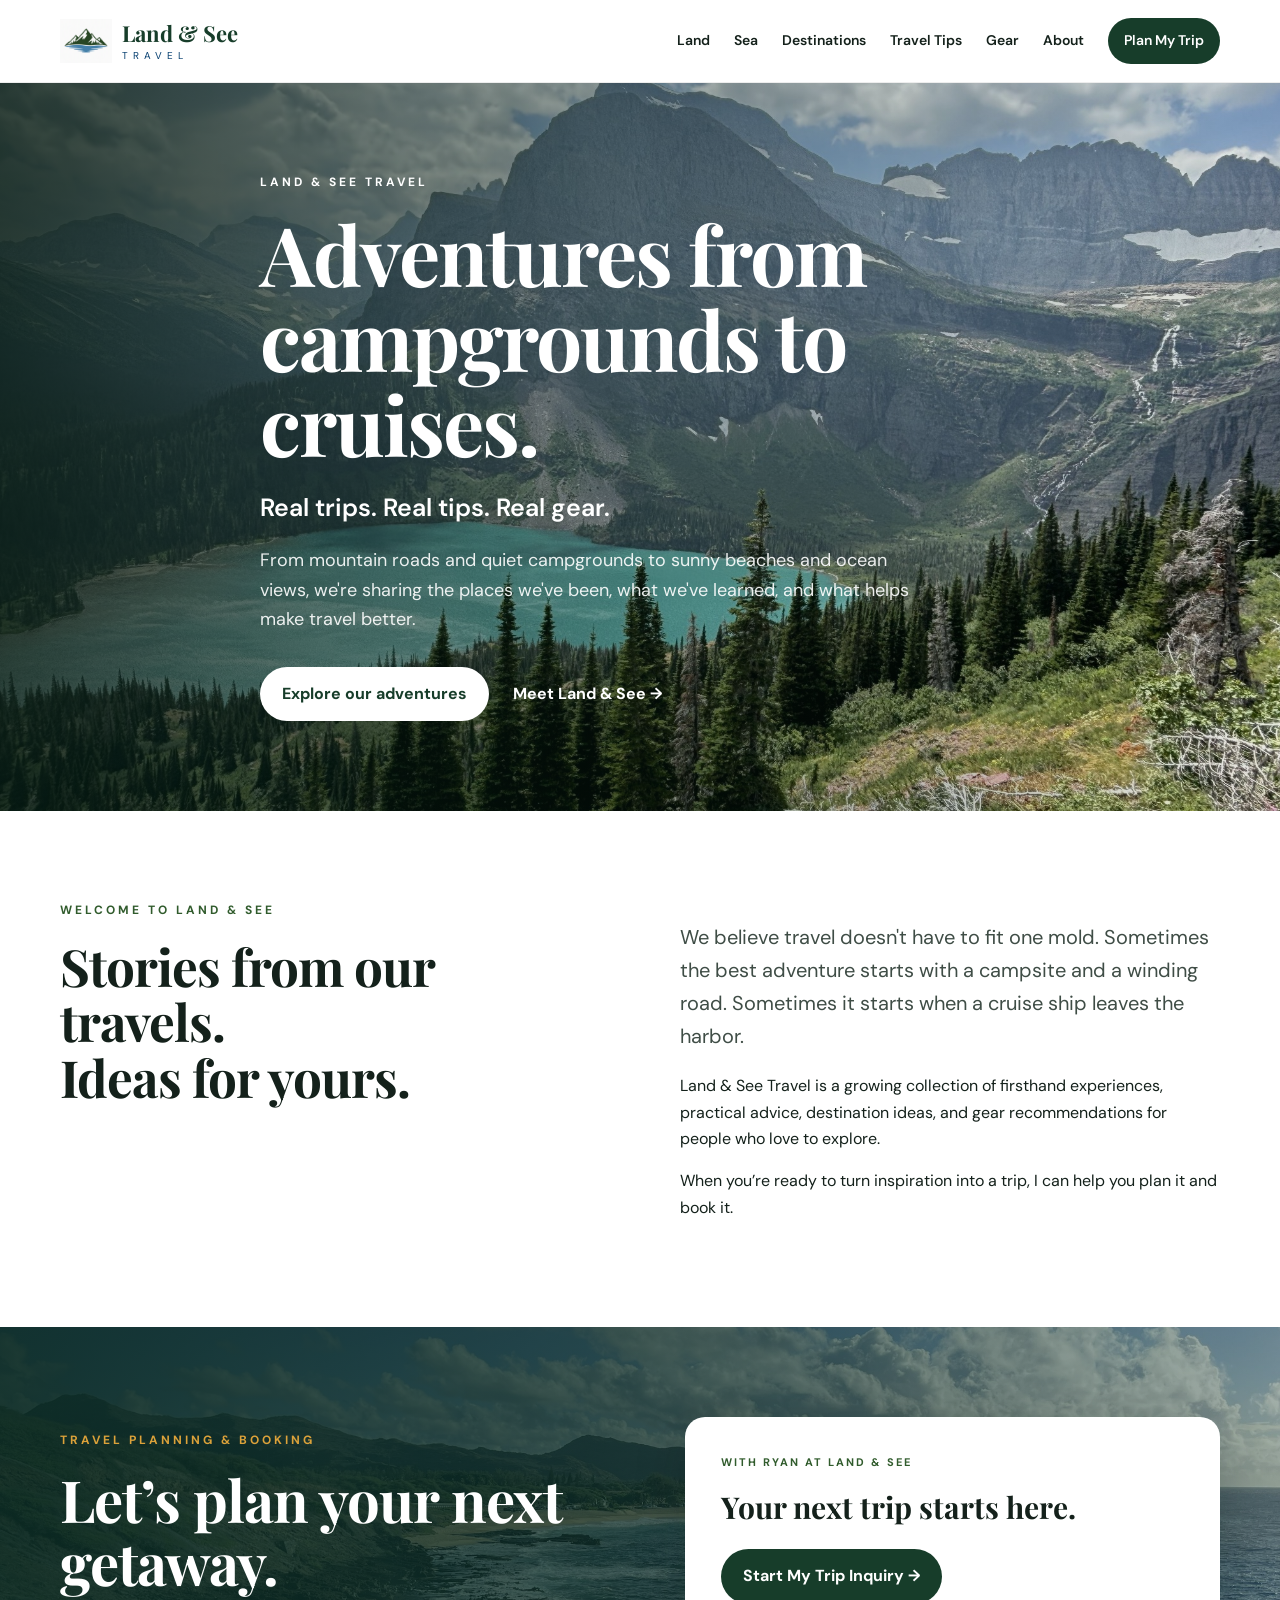
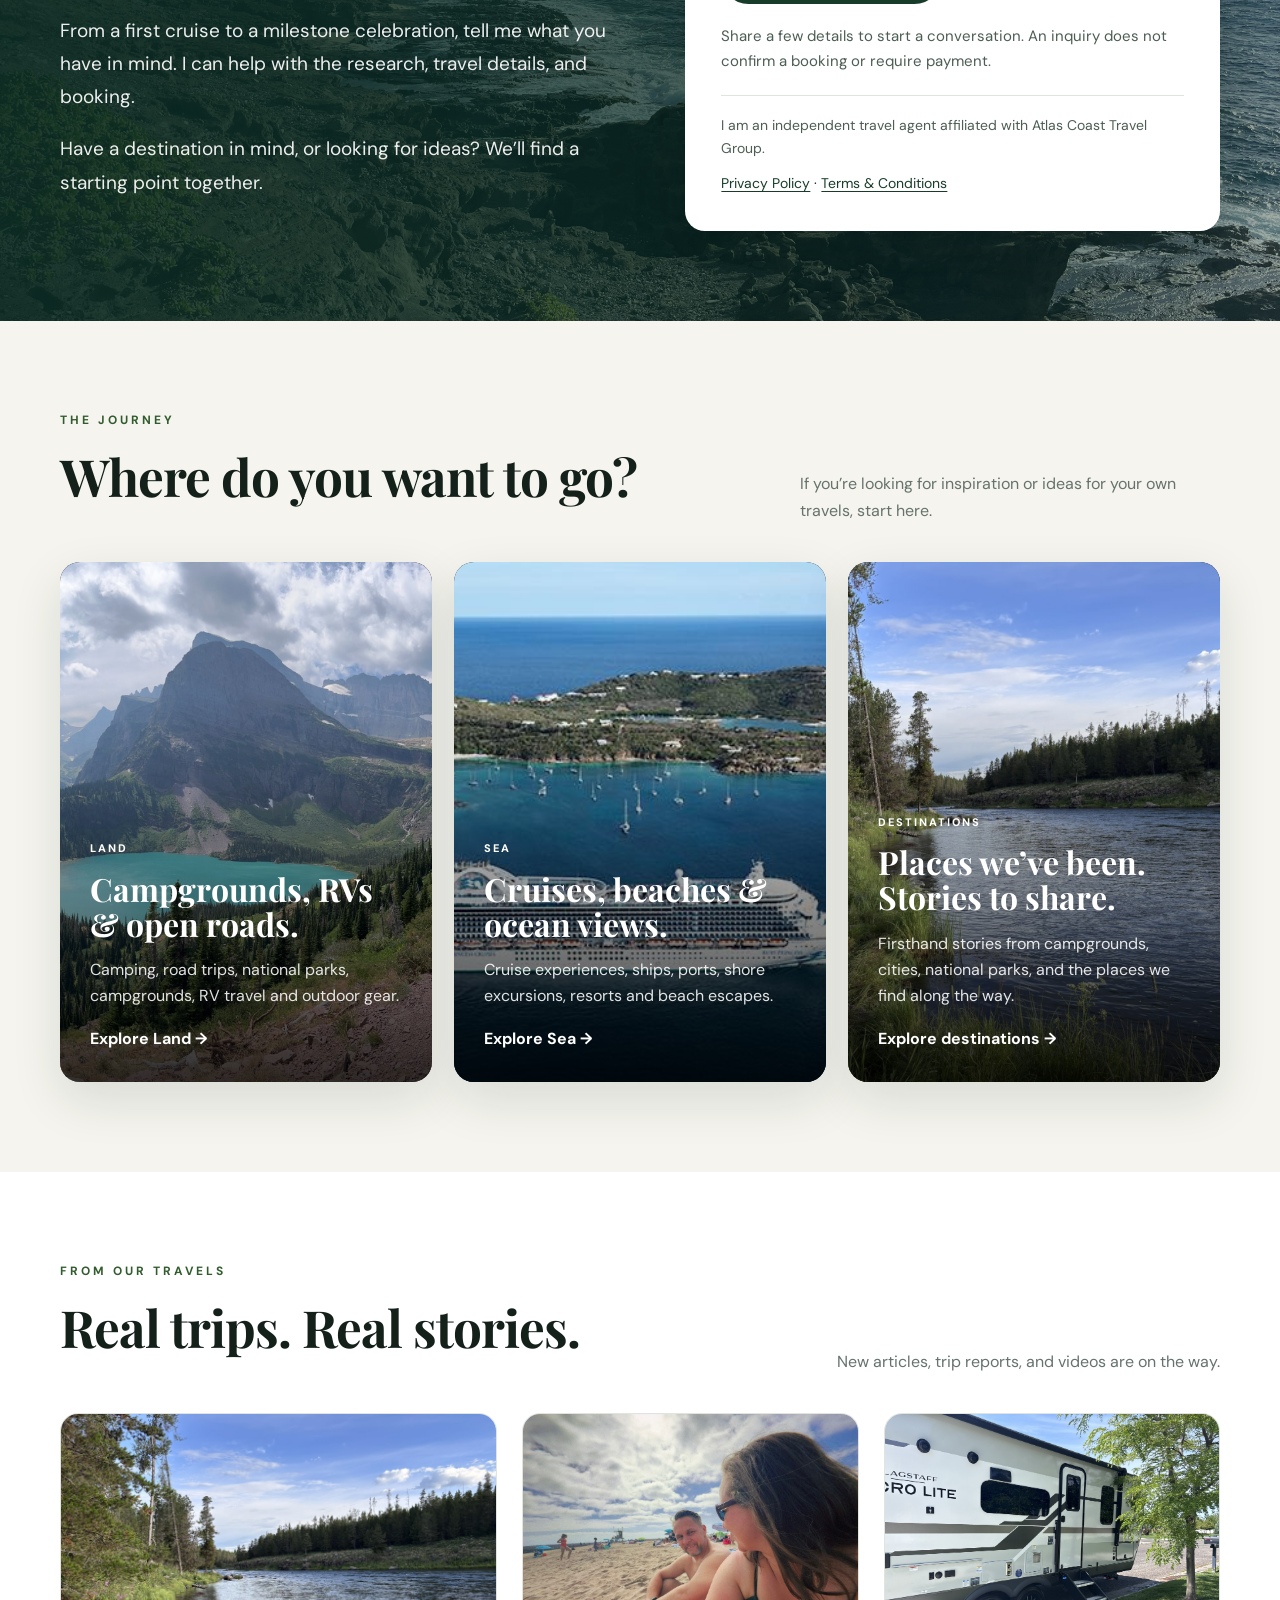
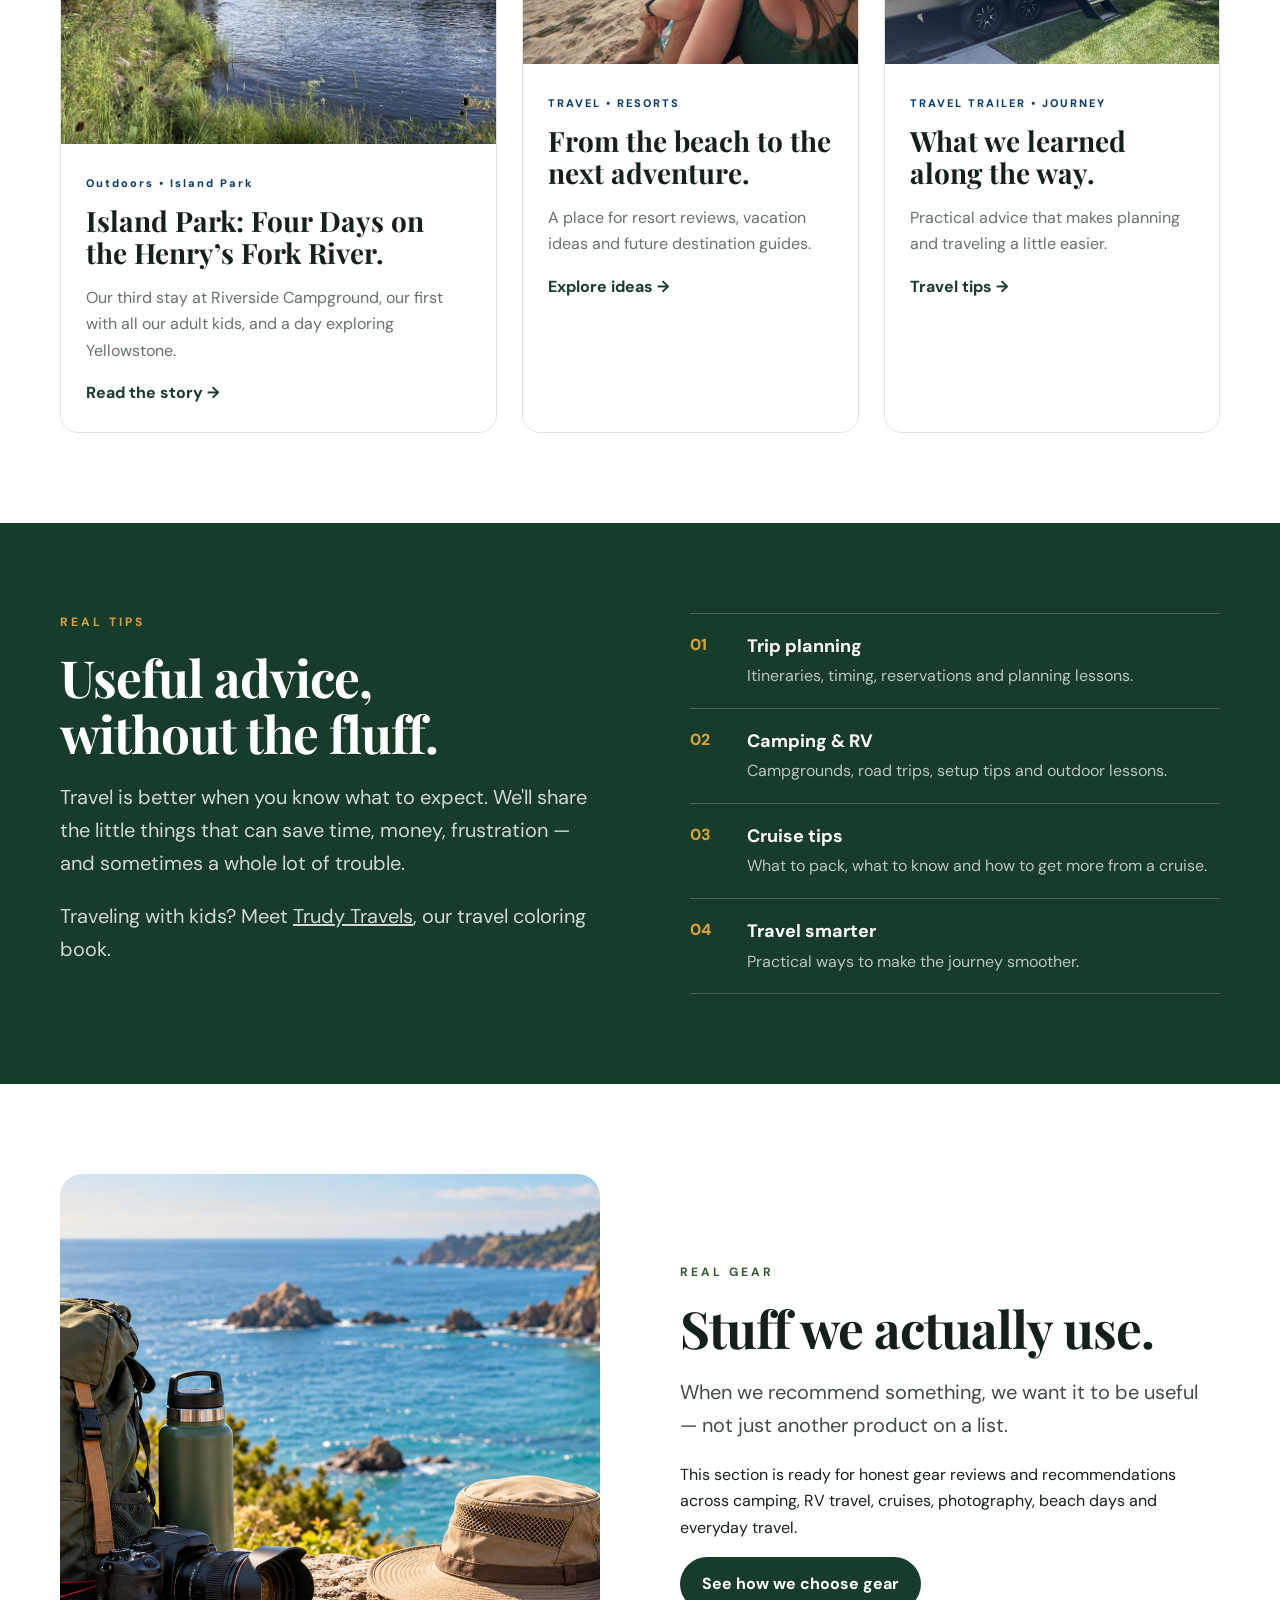
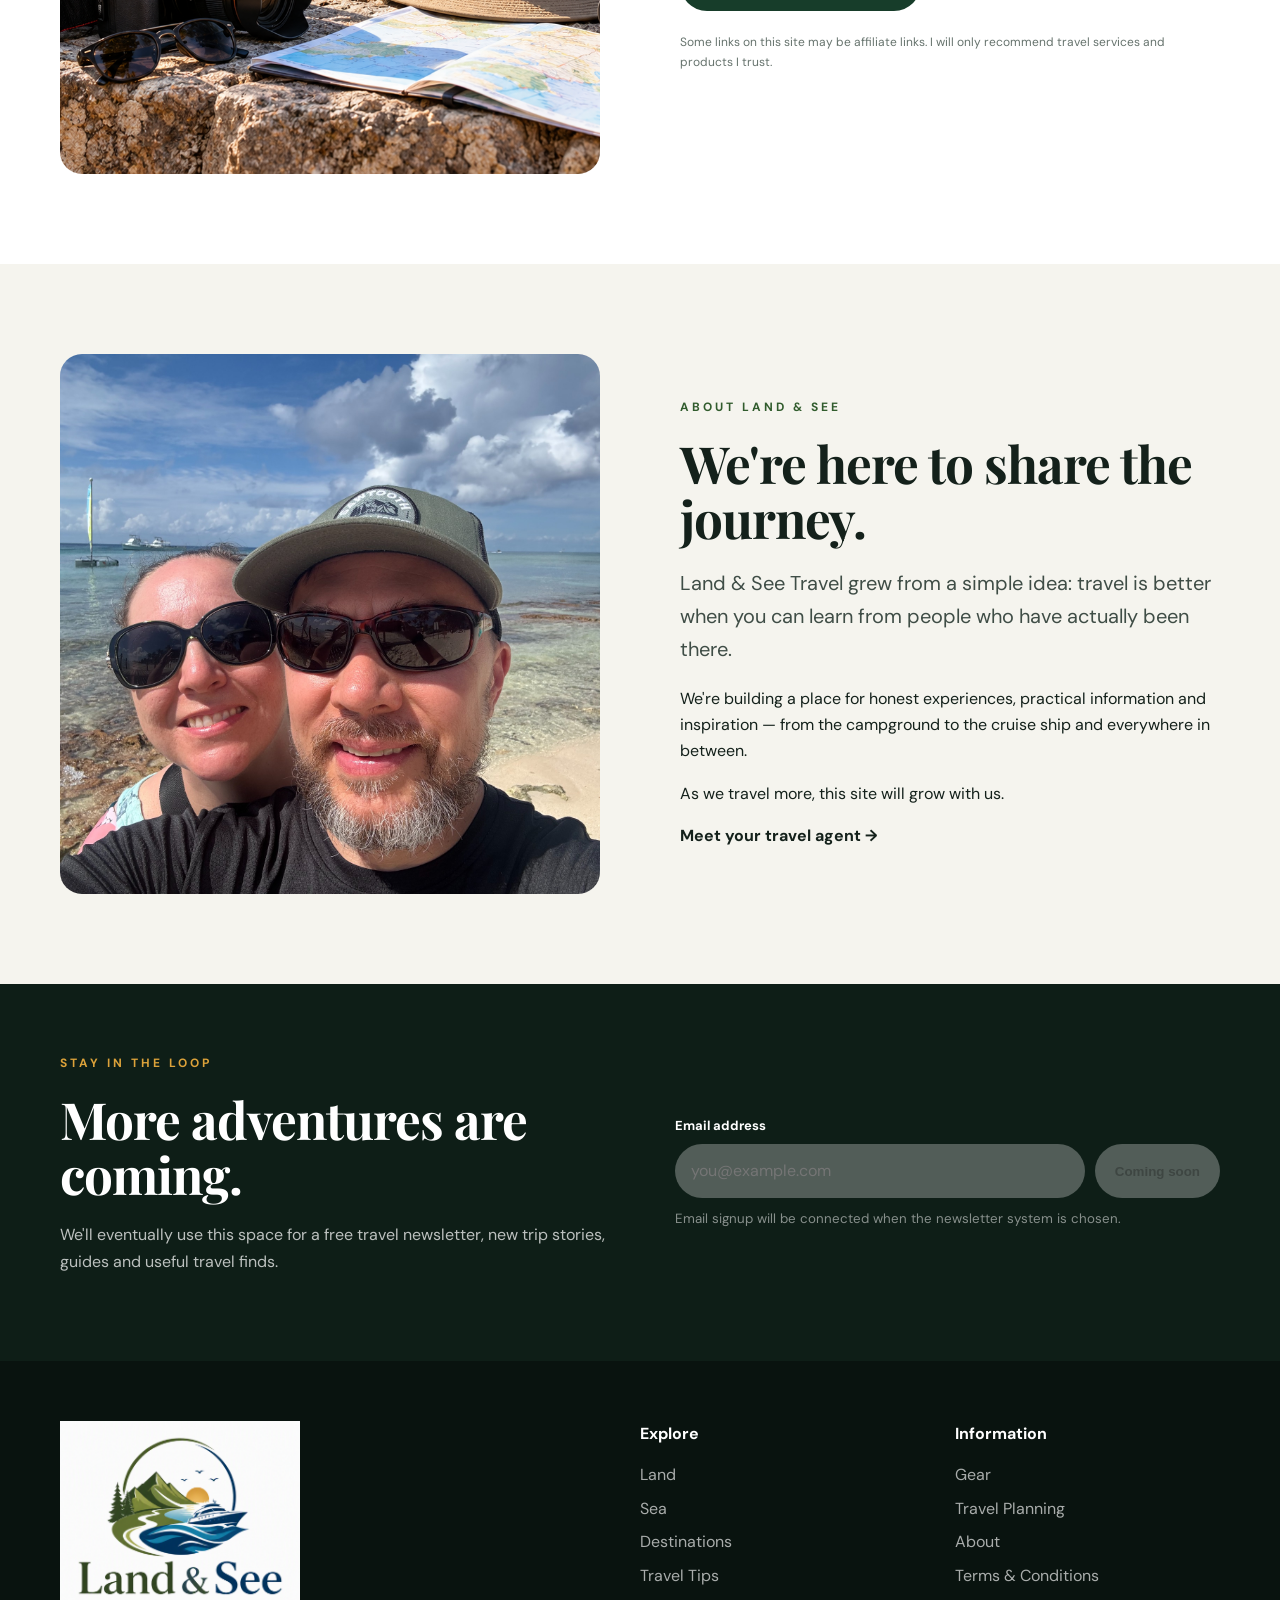
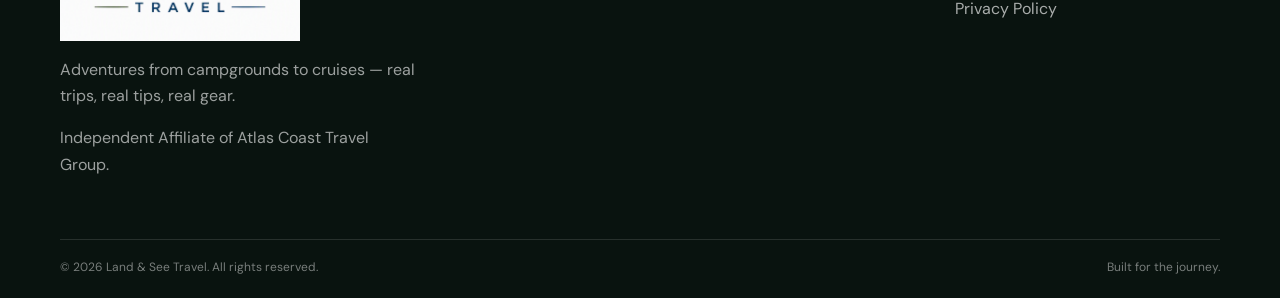
==== commit 5a01ce16: "Prominent Travel Agent Changes to make travel agent more prominent and atlas coast" ====
--- a/index.html
+++ b/index.html
@@ -33,7 +33,7 @@
         <a href="#tips">Travel Tips</a>
         <a href="#gear">Gear</a>
         <a href="#about">About</a>
-        <a class="nav-cta" href="plan-my-trip.html">Plan My Trip</a>
+        <a class="nav-cta" href="/#booking">Plan My Trip</a>
       </nav>
     </div>
   </header>
@@ -61,15 +61,37 @@
       <div class="container intro-grid">
         <div>
           <p class="eyebrow green">WELCOME TO LAND &amp; SEE</p>
-          <h2>Go farther. Stay curious.<br>Travel your way.</h2>
+          <h2>Stories from our travels.<br>Ideas for yours.</h2>
         </div>
 
         <div>
           <p class="lead">We believe travel doesn't have to fit one mold. Sometimes the best adventure starts with a campsite and a winding road. Sometimes it starts when a cruise ship leaves the harbor.</p>
           <p>Land &amp; See Travel is a growing collection of firsthand experiences, practical advice, destination ideas, and gear recommendations for people who love to explore.</p>
-        </div>
-      </div>
-    </section>
+          <p>When you’re ready to turn inspiration into a trip, I can help you plan it and book it.</p>
+        </div>
+      </div>
+    </section>
+
+    <section id="booking" class="section booking-section" aria-labelledby="booking-title">
+      <span id="plan" class="booking-anchor" aria-hidden="true"></span>
+      <div class="container booking-inner">
+        <div class="booking-copy">
+          <p class="eyebrow gold">TRAVEL PLANNING &amp; BOOKING</p>
+          <h2 id="booking-title">Let’s plan your next getaway.</h2>
+          <p>From a first cruise to a milestone celebration, tell me what you have in mind. I can help with the research, travel details, and booking.</p>
+          <p>Have a destination in mind, or looking for ideas? We’ll find a starting point together.</p>
+        </div>
+        <div class="booking-card">
+          <p class="eyebrow green">WITH RYAN AT LAND &amp; SEE</p>
+          <h3>Your next trip starts here.</h3>
+          <a class="button button-dark" href="https://book.landseetravel.com/form/atlas-466cce">Start My Trip Inquiry →</a>
+          <p class="booking-help">Share a few details to start a conversation. An inquiry does not confirm a booking or require payment.</p>
+          <p class="booking-affiliation">I am an independent travel agent affiliated with Atlas Coast Travel Group.</p>
+          <p class="booking-policies"><a href="privacy-policy.html">Privacy Policy</a> · <a href="Terms-and-Conditions.html">Terms &amp; Conditions</a></p>
+        </div>
+      </div>
+    </section>
+
 
     <section id="adventures" class="section soft">
       <div class="container">
@@ -223,22 +245,6 @@
       </div>
     </section>
 
-    <section id="plan" class="planning section">
-      <div class="container planning-inner">
-        <div>
-          <p class="eyebrow gold">TRAVEL PLANNING &amp; BOOKING</p>
-          <h2>Let’s plan your<br>next getaway.</h2>
-          <p>Land &amp; See Travel provides travel-planning and trip-booking services. Tell us where you’d like to go, and we’ll help you explore the possibilities.</p>
-          <p>I am an independent travel agent affiliated with Atlas Coast Travel Group.</p>
-        </div>
-        <div class="coming-card">
-          <div class="mark">L&amp;S</div>
-          <strong>Your next trip starts here.</strong>
-          <span>Share your ideas, explore your options, and take the next step.</span>
-          <div><a class="button button-light" href="plan-my-trip.html">Plan My Trip →</a></div>
-        </div>
-      </div>
-    </section>
 
     <section id="about" class="section about-section">
       <div class="container about-grid">
@@ -253,6 +259,7 @@
           <p class="lead">Land &amp; See Travel grew from a simple idea: travel is better when you can learn from people who have actually been there.</p>
           <p>We're building a place for honest experiences, practical information and inspiration — from the campground to the cruise ship and everywhere in between.</p>
           <p>As we travel more, this site will grow with us.</p>
+          <a class="text-link" href="https://book.landseetravel.com">Meet your travel agent →</a>
         </div>
 
       </div>
@@ -303,7 +310,7 @@
       <div>
         <h4>Information</h4>
         <a href="#gear">Gear</a>
-        <a href="plan-my-trip.html">Travel Planning</a>
+        <a href="/#booking">Travel Planning</a>
         <a href="#about">About</a>
         <a href="Terms-and-Conditions.html">Terms &amp; Conditions</a>
         <a href="privacy-policy.html">Privacy Policy</a>
--- a/styles.css
+++ b/styles.css
@@ -142,3 +142,17 @@
   .form-row{display:block}
   .signup-form button{width:100%;height:48px;margin-top:10px}
 }
+
+/* Homepage booking section: one destination for planning links across the site. */
+#booking,#plan{scroll-margin-top:105px}
+.booking-section{position:relative;color:#fff;background:linear-gradient(90deg,rgba(12,43,36,.93),rgba(12,43,36,.75) 48%,rgba(12,43,36,.38)),url("assets/planning-coast.jpg") center/cover no-repeat}
+.booking-anchor{position:absolute;top:0;left:0;width:1px;height:1px;pointer-events:none}
+.booking-inner{display:grid;grid-template-columns:1.05fr 1fr;gap:64px;align-items:center}
+.booking-copy{max-width:560px}.booking-copy h2{font-size:clamp(36px,4.8vw,58px)}.booking-copy p:not(.eyebrow){font-size:19px;line-height:1.75;color:rgba(255,255,255,.92)}
+.booking-card{background:#fff;color:var(--ink);padding:36px;border-radius:20px;box-shadow:0 18px 50px rgba(5,25,16,.22)}
+.booking-card h3{font-size:30px;line-height:1.2;margin:0 0 24px}.booking-card .eyebrow{font-size:11px;letter-spacing:2px}.booking-card .button{max-width:100%;text-align:center}
+.booking-card .booking-help{font-size:15px;line-height:1.7;color:#4c5e53;margin:20px 0}.booking-card .booking-affiliation{font-size:14px;line-height:1.65;color:#4c5e53;border-top:1px solid var(--line);padding-top:18px;margin:0 0 12px}.booking-policies{font-size:14px;margin:0}.booking-policies a{text-underline-offset:3px;color:var(--green)}
+a:focus-visible,button:focus-visible{outline:3px solid var(--gold);outline-offset:4px}
+@media(max-width:900px){.booking-inner{grid-template-columns:1fr;gap:30px}.booking-copy{max-width:680px}.booking-card{max-width:680px}.booking-section{background-position:35% center}}
+@media(max-width:600px){.booking-card{padding:26px 22px}.booking-card .button{width:100%}.booking-copy p:not(.eyebrow){font-size:18px}#booking,#plan{scroll-margin-top:90px}}
+@media(prefers-reduced-motion:reduce){html{scroll-behavior:auto}}
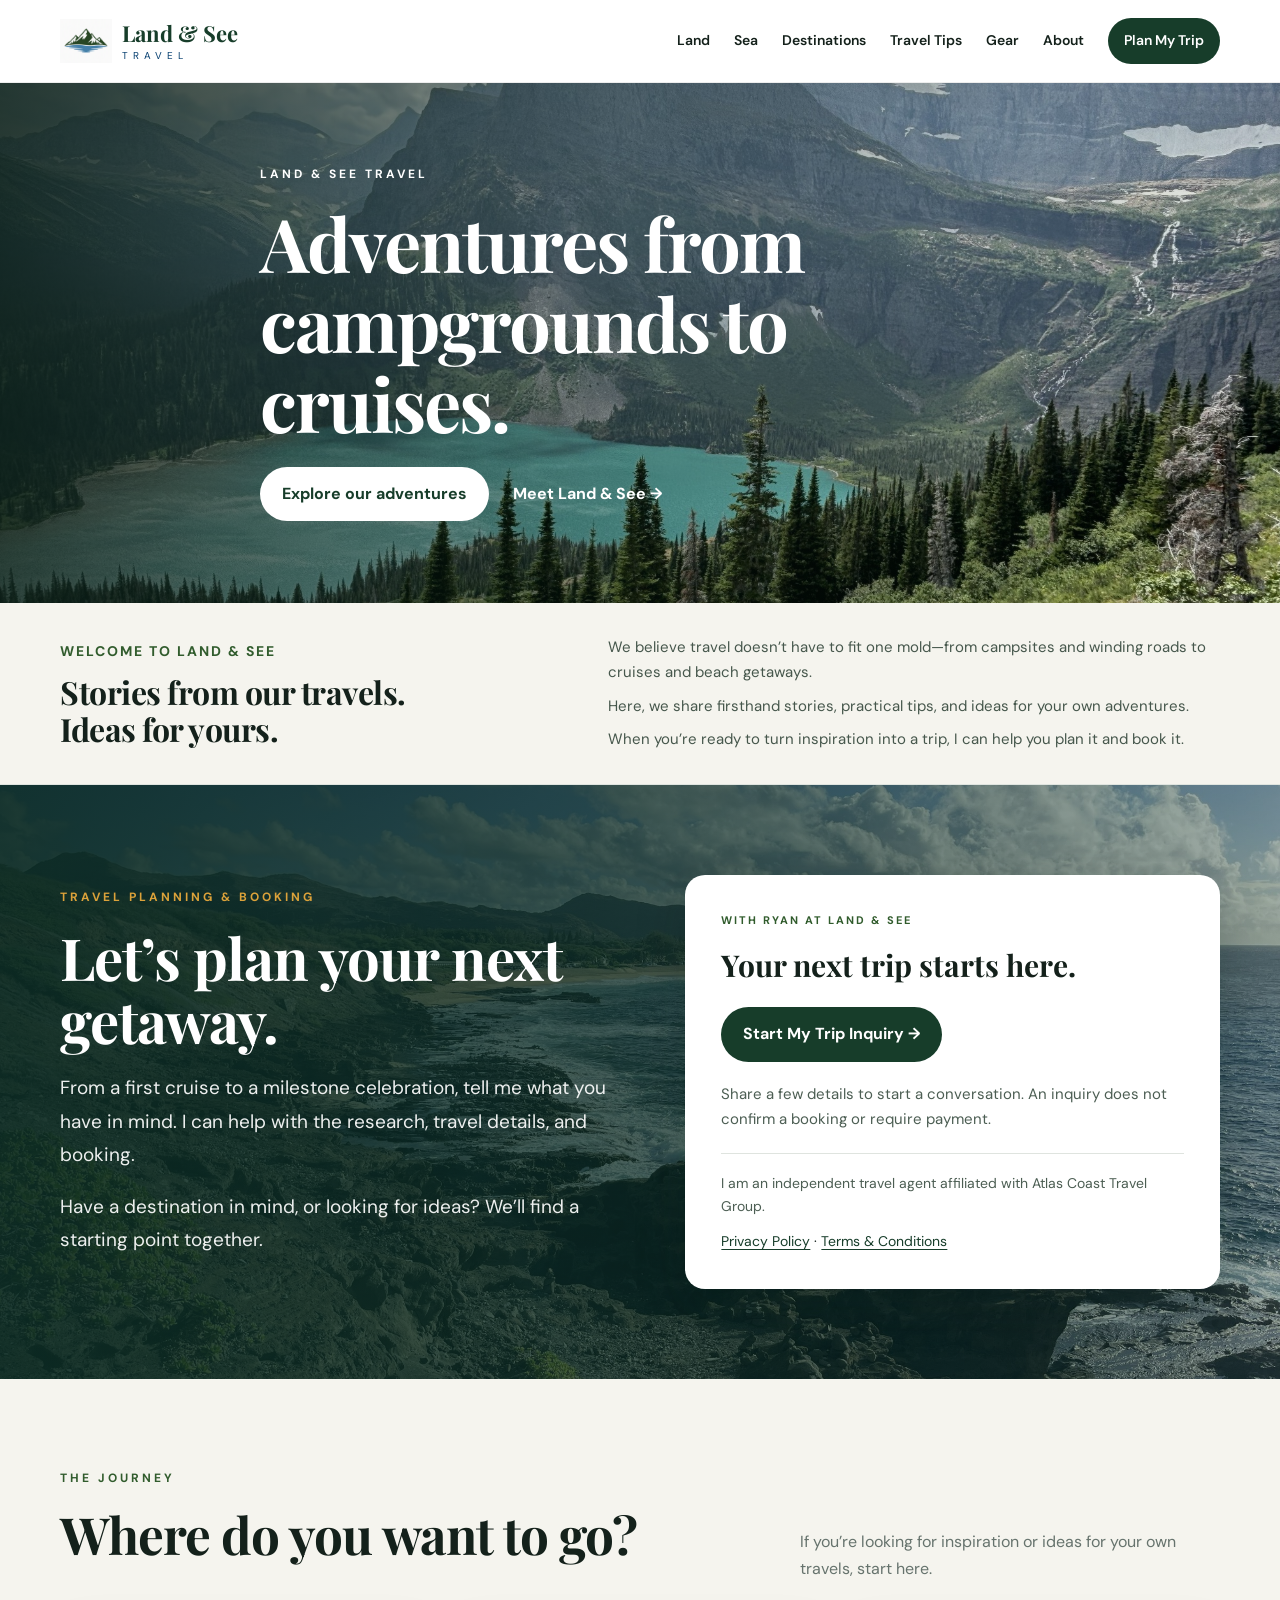
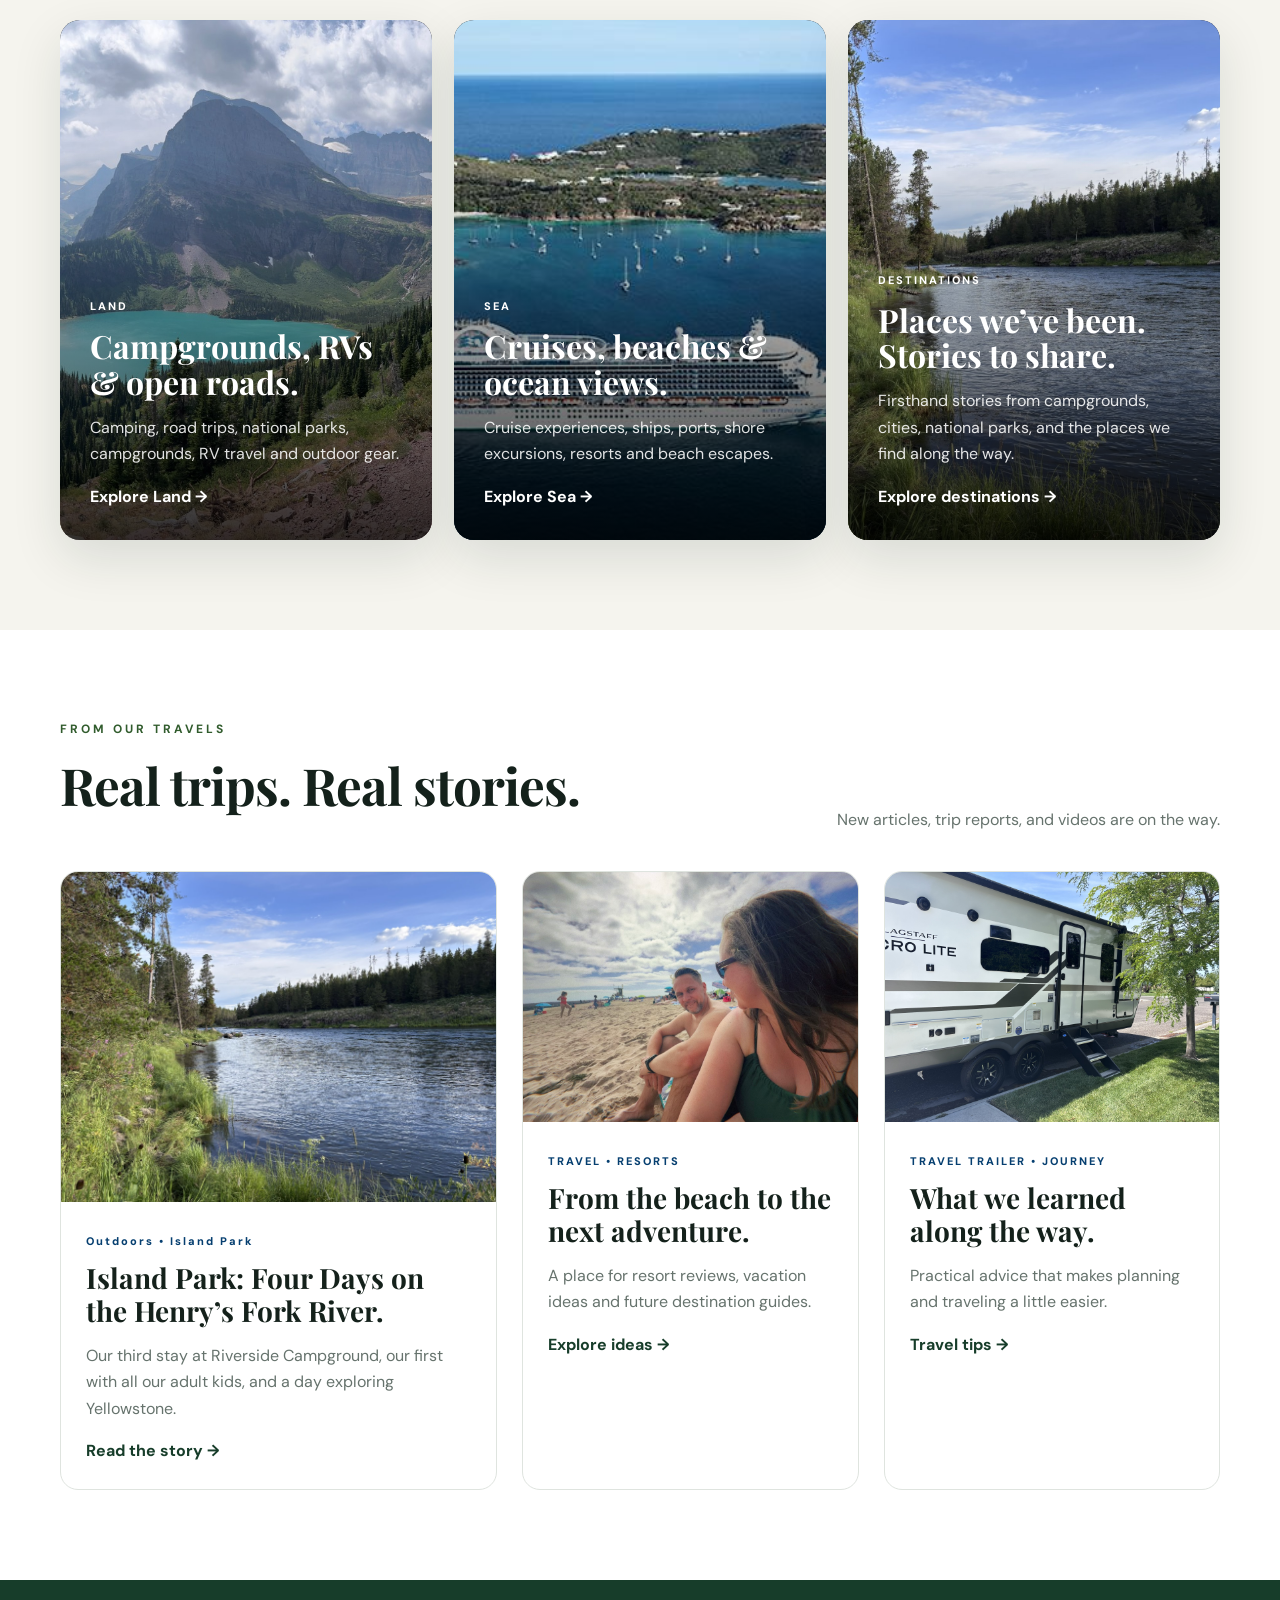
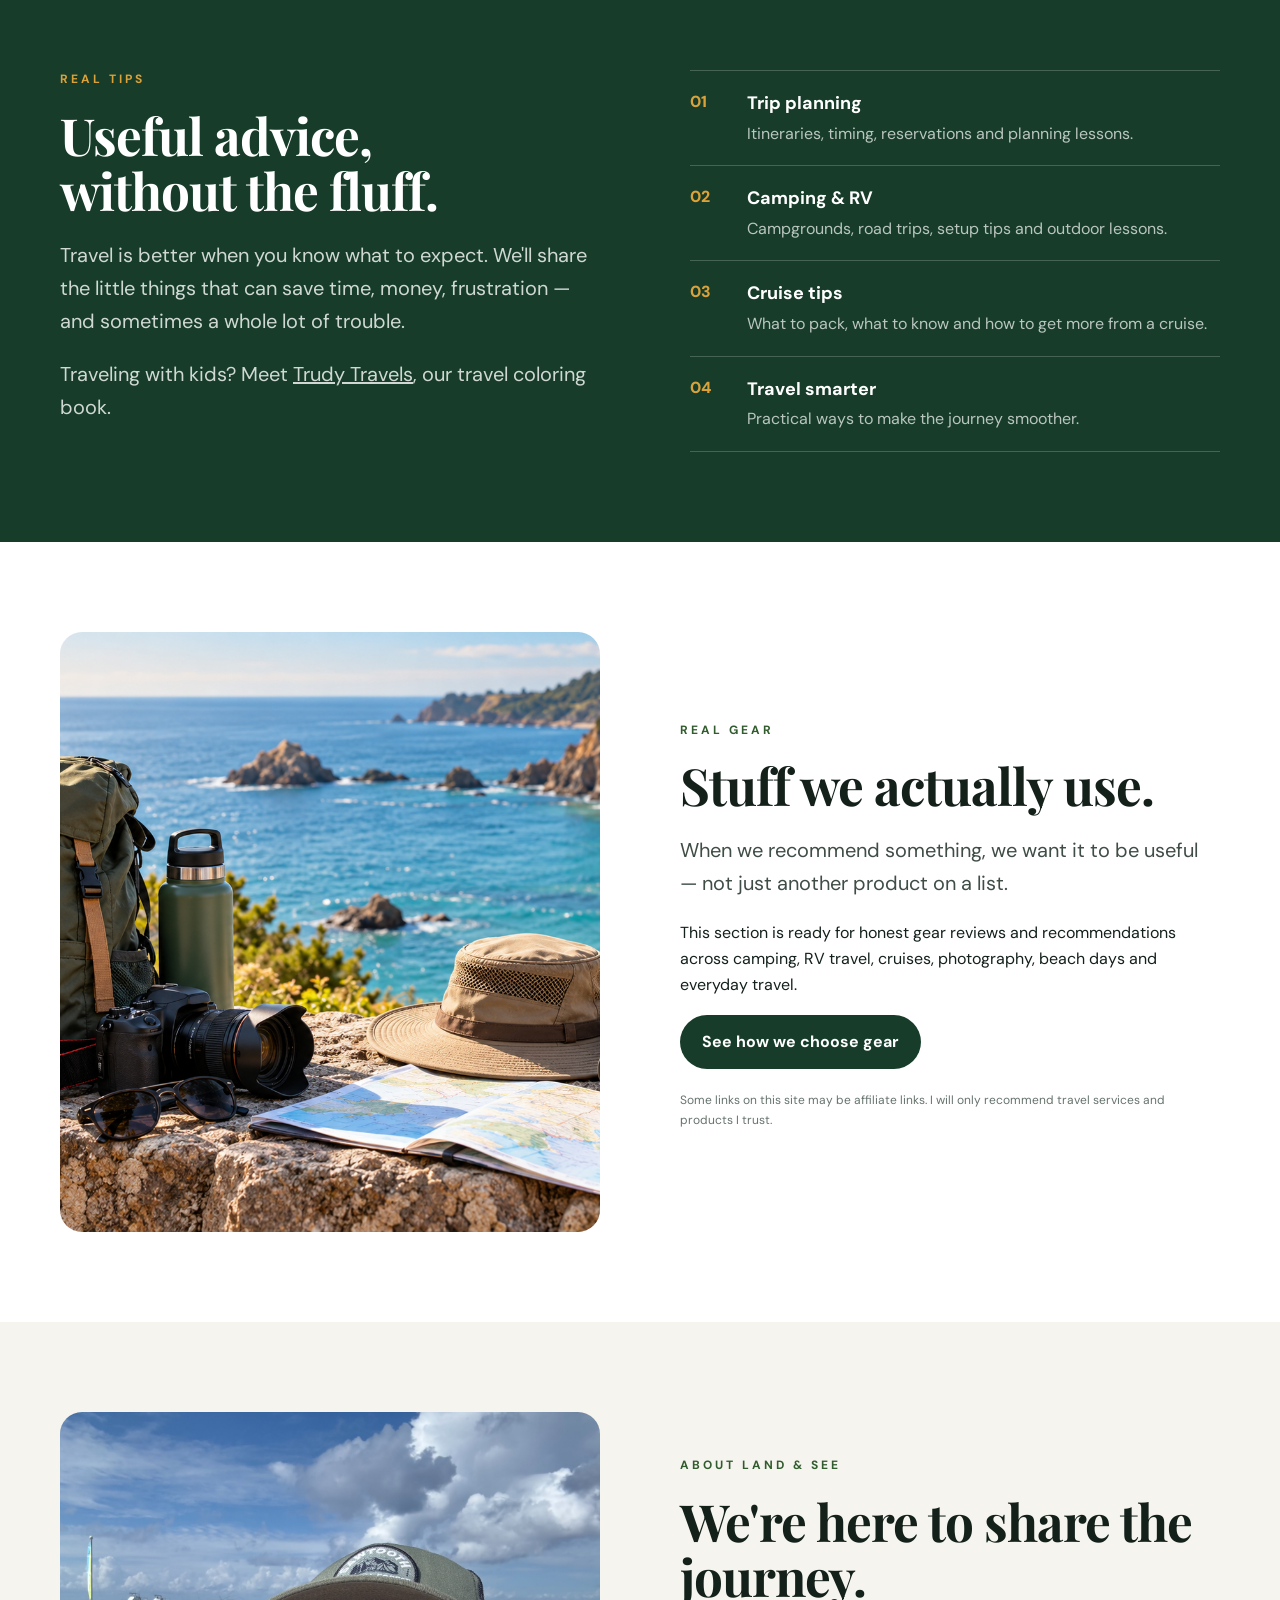
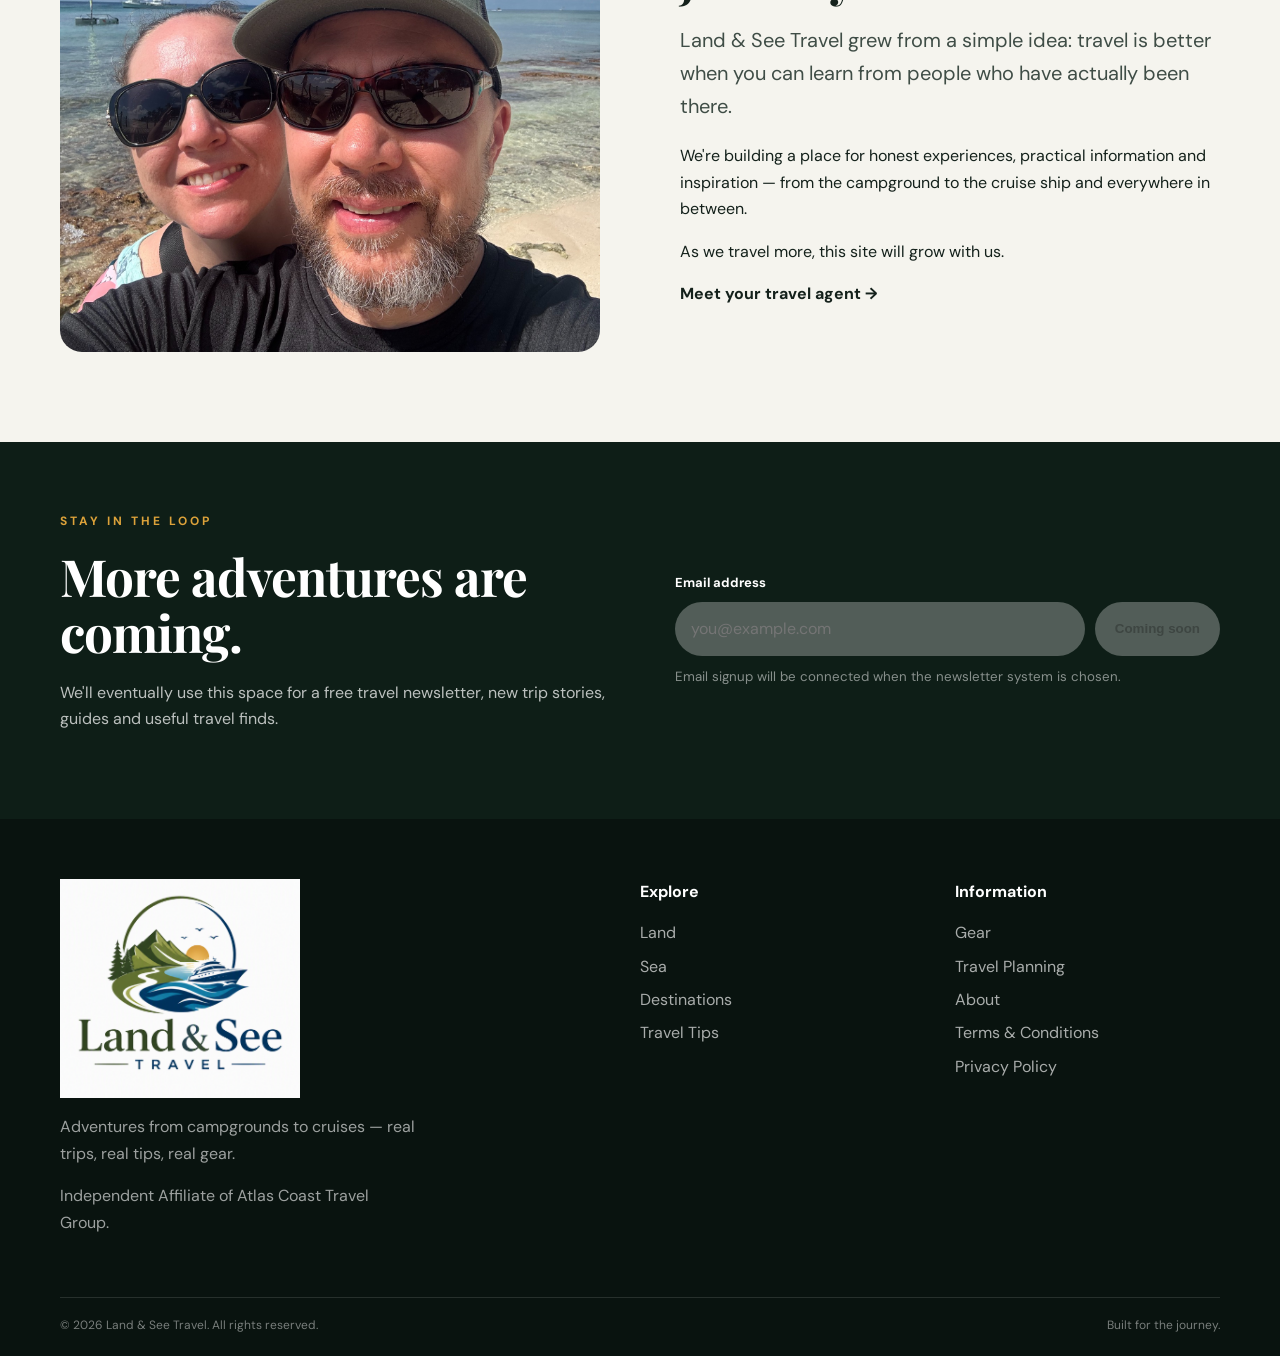
==== commit 3d492c0e: "HomePage Refinements" ====
--- a/index.html
+++ b/index.html
@@ -15,7 +15,7 @@
   <link href="https://fonts.googleapis.com/css2?family=DM+Sans:wght@400;500;600;700&family=Playfair+Display:wght@600;700&display=swap" rel="stylesheet">
   <link rel="stylesheet" href="styles.css">
 </head>
-<body>
+<body class="home-page">
 
   <header class="site-header">
     <div class="container nav-wrap">
@@ -47,8 +47,6 @@
       <div class="container hero-content">
         <p class="eyebrow">LAND &amp; SEE TRAVEL</p>
         <h1>Adventures from<br><em>campgrounds to cruises.</em></h1>
-        <p class="hero-copy">Real trips. Real tips. Real gear.</p>
-        <p class="hero-description">From mountain roads and quiet campgrounds to sunny beaches and ocean views, we're sharing the places we've been, what we've learned, and what helps make travel better.</p>
 
         <div class="hero-actions">
           <a class="button button-light" href="#adventures">Explore our adventures</a>
@@ -65,8 +63,8 @@
         </div>
 
         <div>
-          <p class="lead">We believe travel doesn't have to fit one mold. Sometimes the best adventure starts with a campsite and a winding road. Sometimes it starts when a cruise ship leaves the harbor.</p>
-          <p>Land &amp; See Travel is a growing collection of firsthand experiences, practical advice, destination ideas, and gear recommendations for people who love to explore.</p>
+          <p class="lead">We believe travel doesn’t have to fit one mold—from campsites and winding roads to cruises and beach getaways.</p>
+          <p>Here, we share firsthand stories, practical tips, and ideas for your own adventures.</p>
           <p>When you’re ready to turn inspiration into a trip, I can help you plan it and book it.</p>
         </div>
       </div>
--- a/styles.css
+++ b/styles.css
@@ -144,6 +144,21 @@
 }
 
 /* Homepage booking section: one destination for planning links across the site. */
+/* A shorter homepage hero leaves the explanation to the welcome section. */
+.home-page .hero{min-height:520px}
+.home-page .hero-content{padding:64px 0}
+.home-page .hero h1{font-size:clamp(44px,6vw,74px);line-height:1.08}
+.home-page .hero-actions{margin-top:24px}
+@media(max-width:600px){.home-page .hero{min-height:420px}.home-page .hero-content{padding:48px 0}.home-page .hero h1{font-size:44px}.home-page .hero-actions{gap:18px}}
+/* The welcome copy reads as a compact closing band beneath the hero. */
+.home-page .intro{padding:32px 0;background:var(--cream);border-bottom:1px solid var(--line)}
+.home-page .intro-grid{grid-template-columns:.9fr 1.1fr;gap:48px;align-items:center}
+.home-page .intro .eyebrow{font-size:14px;letter-spacing:2px;margin:0 0 10px}
+.home-page .intro h2{font-size:clamp(27px,2.5vw,34px);line-height:1.16;letter-spacing:-.5px;margin:0}
+.home-page .intro p:not(.eyebrow){font-size:15px;line-height:1.65;margin:0 0 9px;color:#46574c}
+.home-page .intro p:last-child{margin-bottom:0}
+@media(max-width:900px){.home-page .intro-grid{grid-template-columns:1fr;gap:18px}}
+@media(max-width:600px){.home-page .intro{padding:26px 0}.home-page .intro-grid{gap:16px}.home-page .intro h2{font-size:28px}}
 #booking,#plan{scroll-margin-top:105px}
 .booking-section{position:relative;color:#fff;background:linear-gradient(90deg,rgba(12,43,36,.93),rgba(12,43,36,.75) 48%,rgba(12,43,36,.38)),url("assets/planning-coast.jpg") center/cover no-repeat}
 .booking-anchor{position:absolute;top:0;left:0;width:1px;height:1px;pointer-events:none}
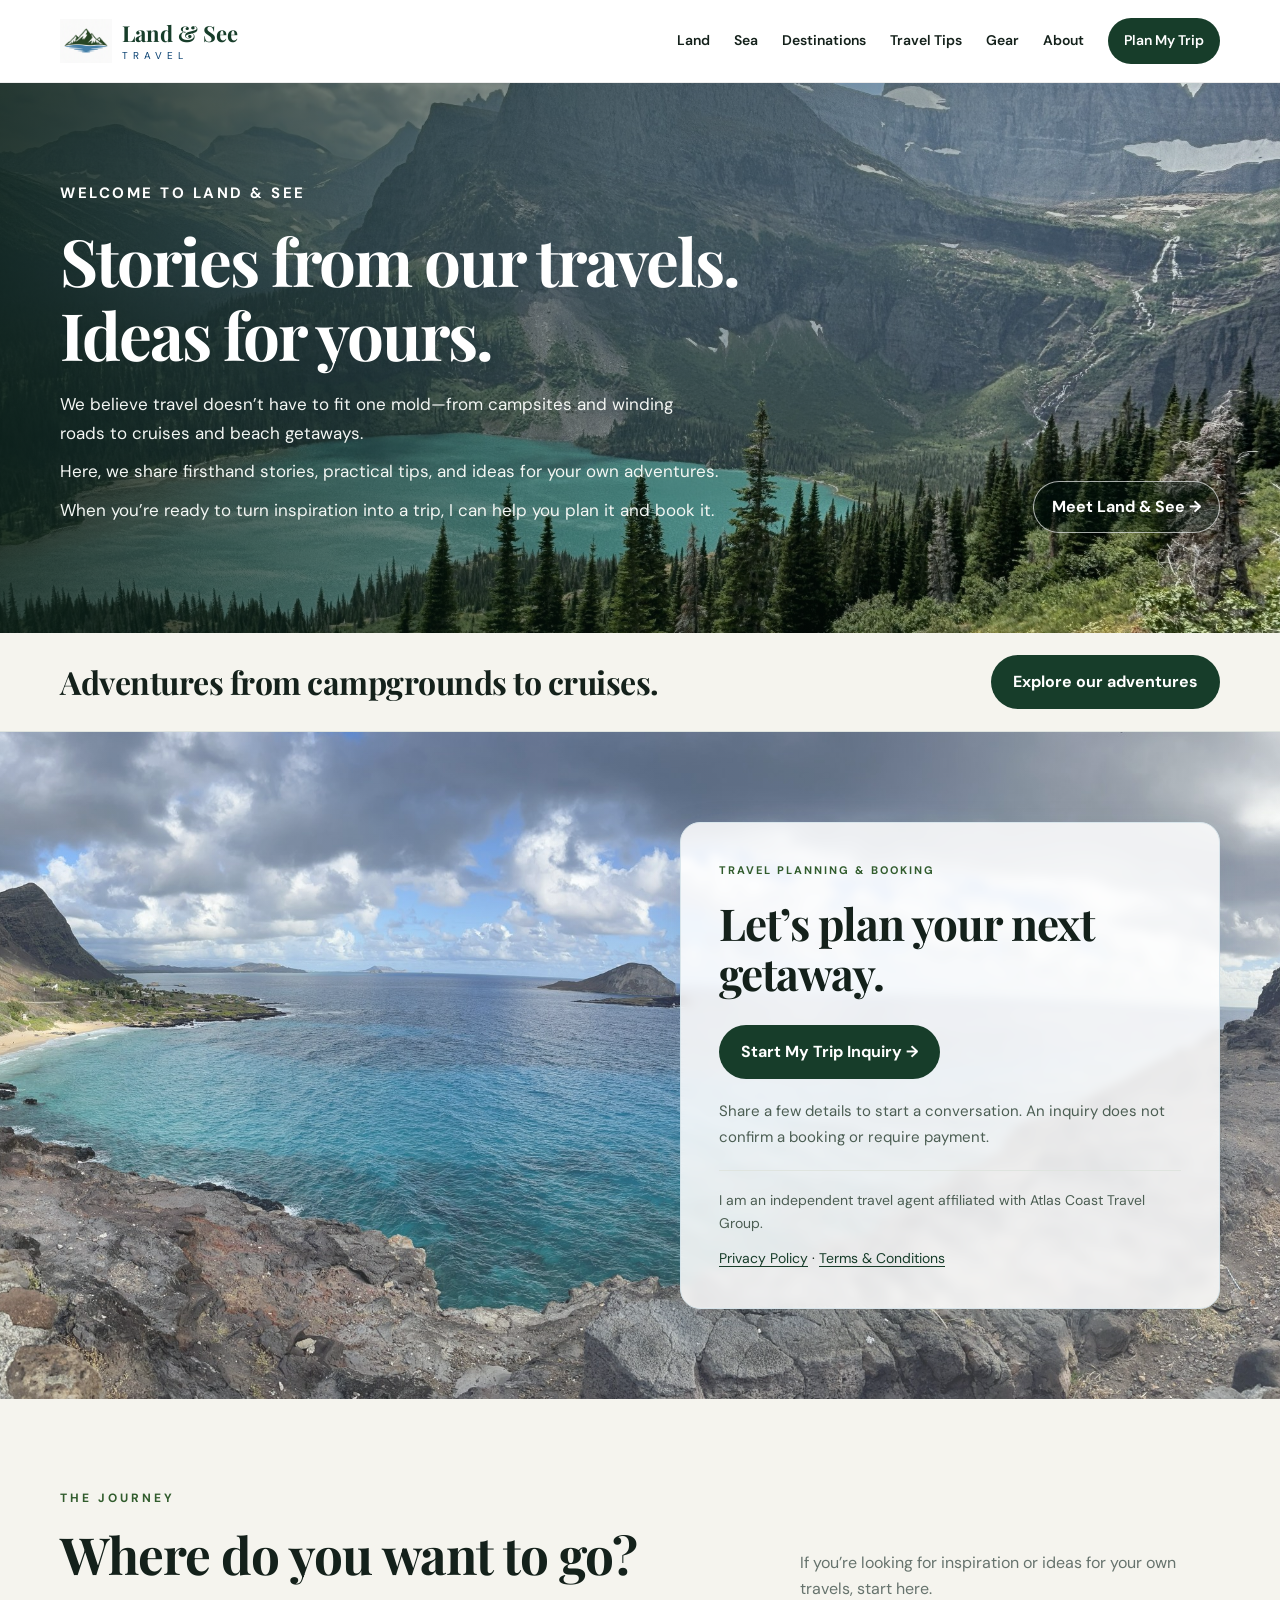
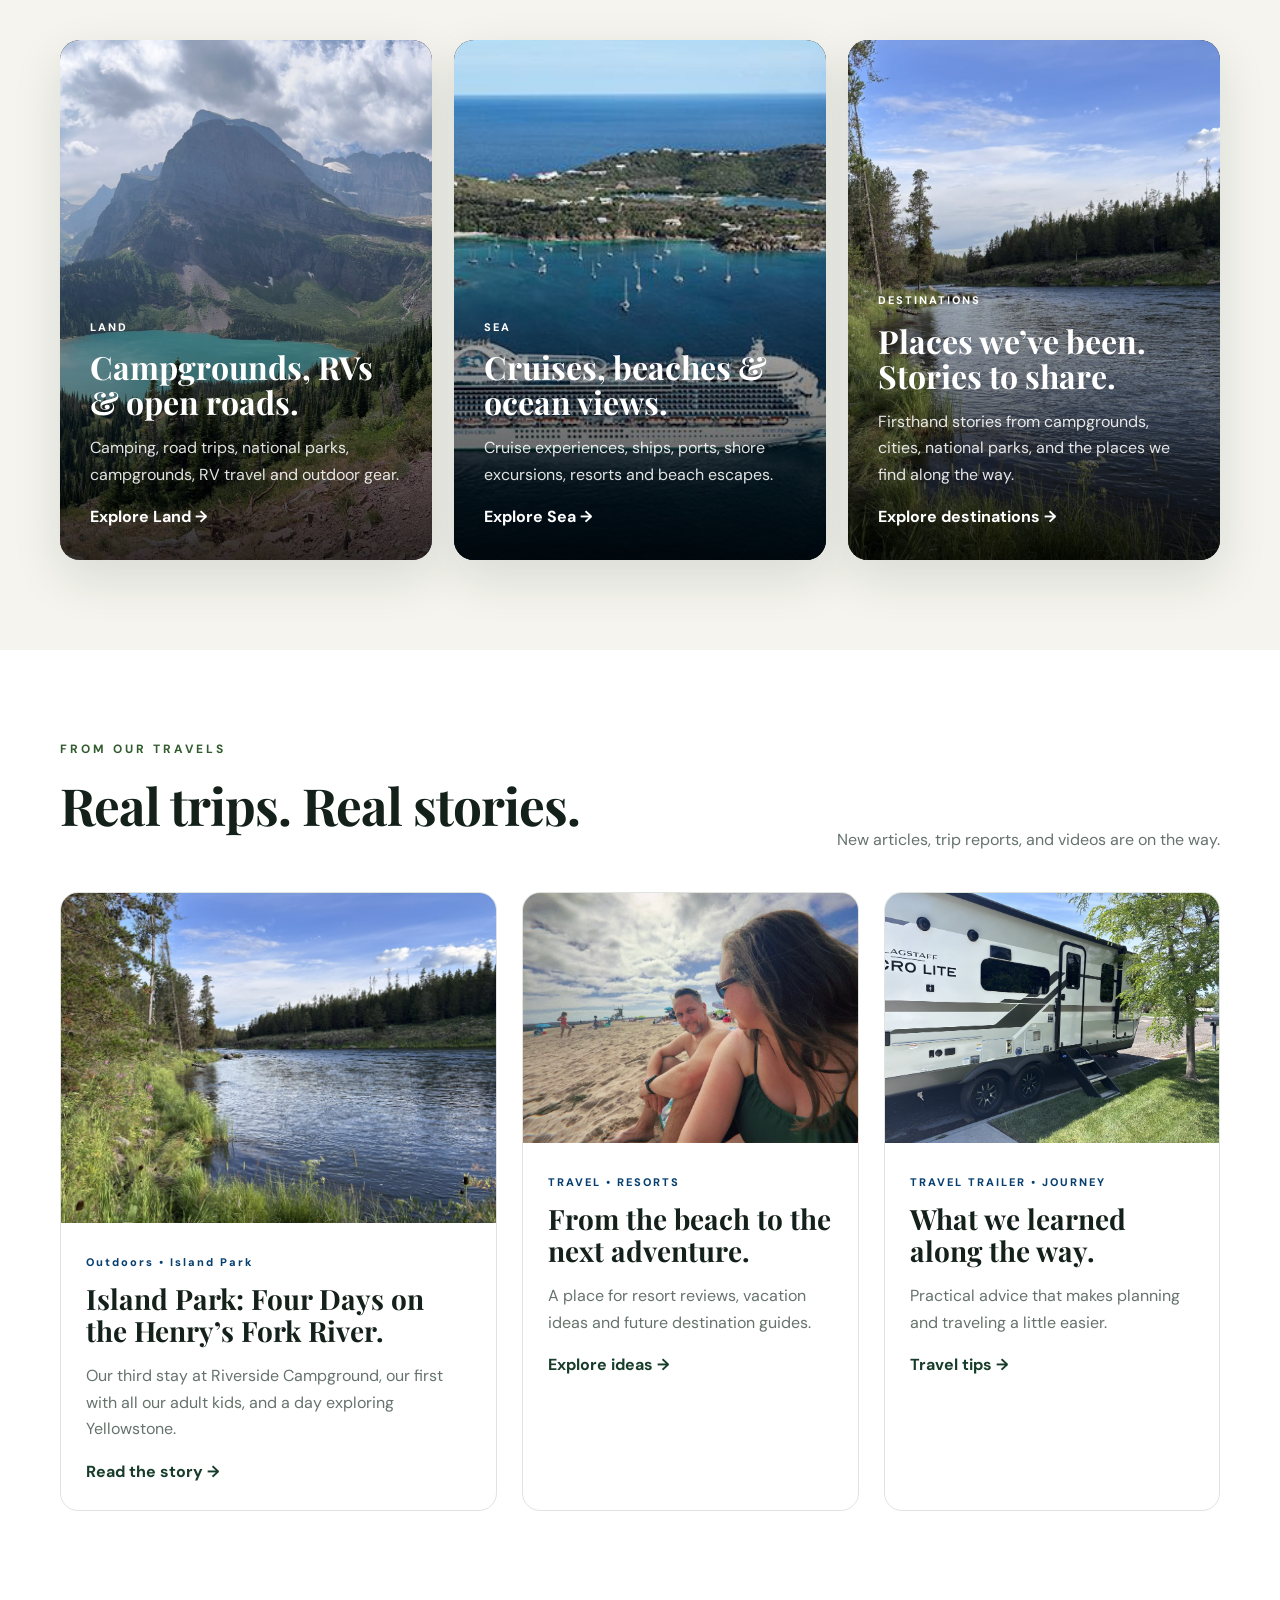
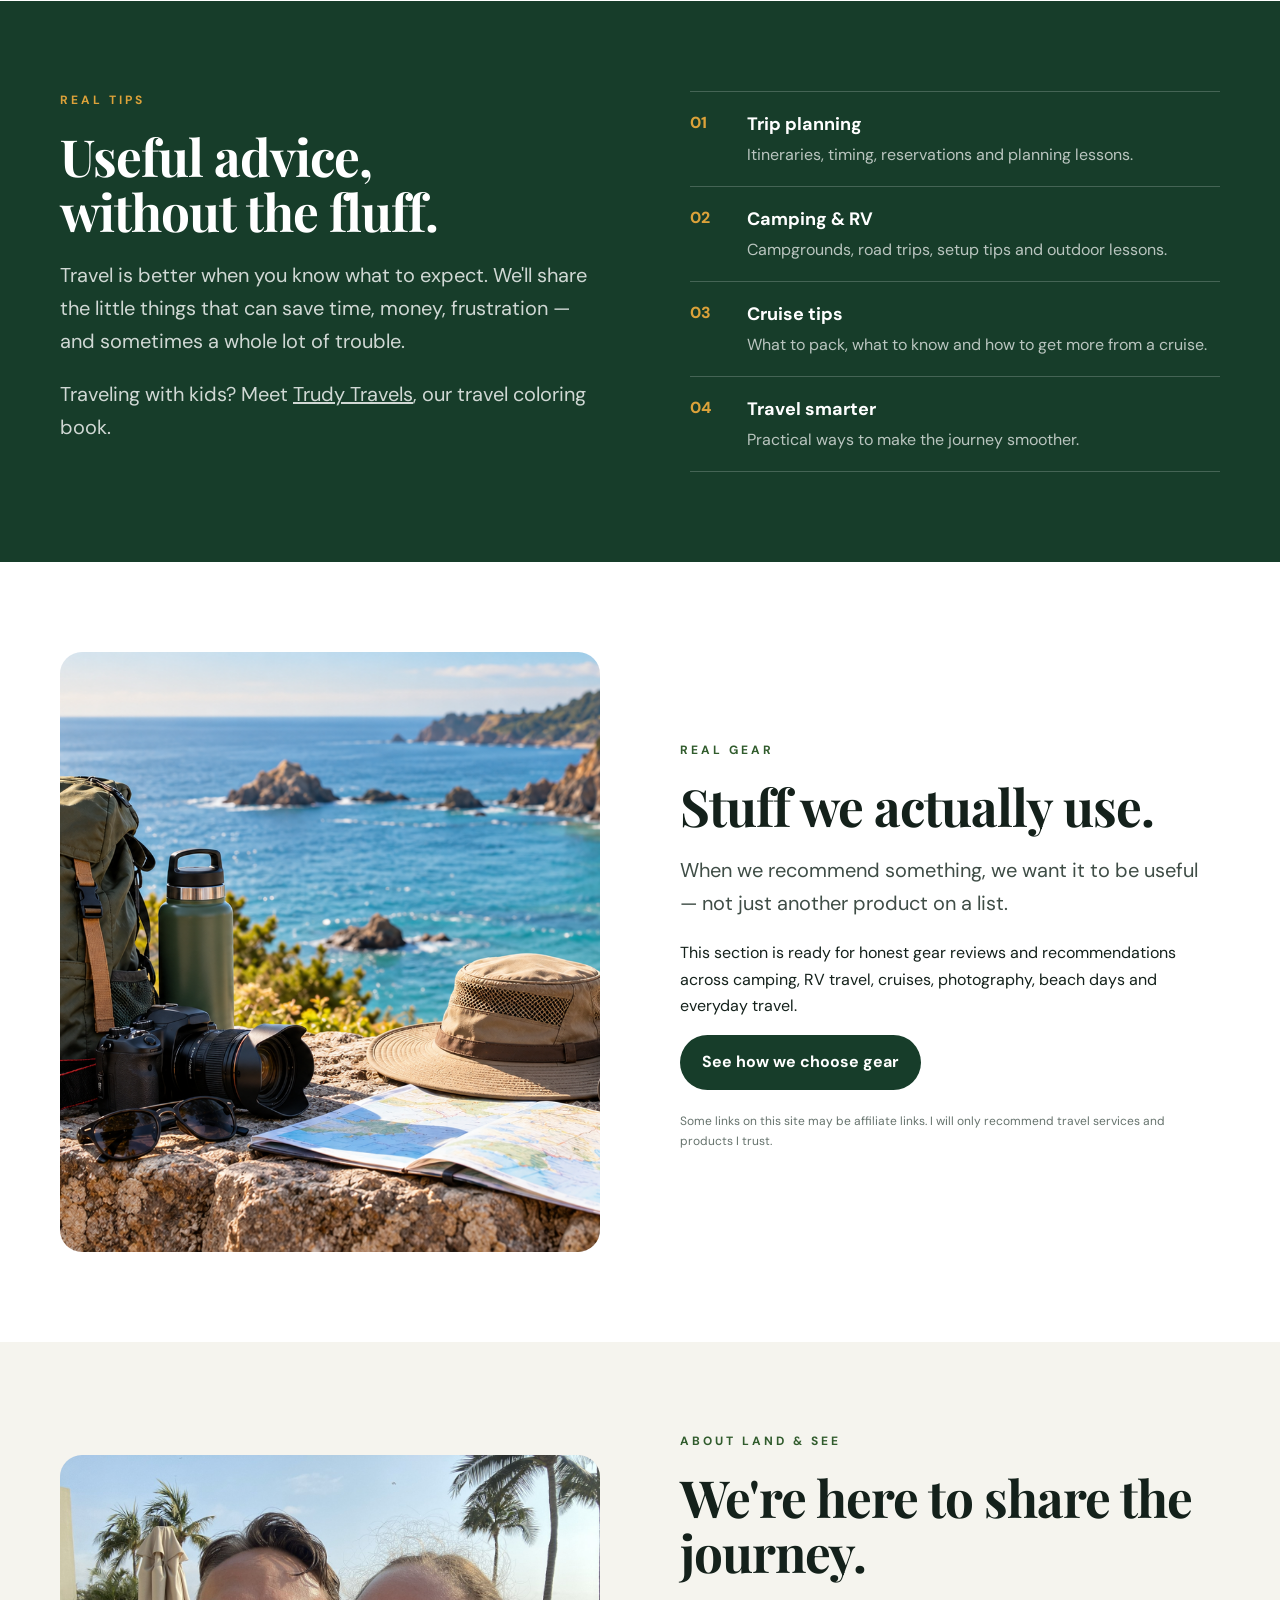
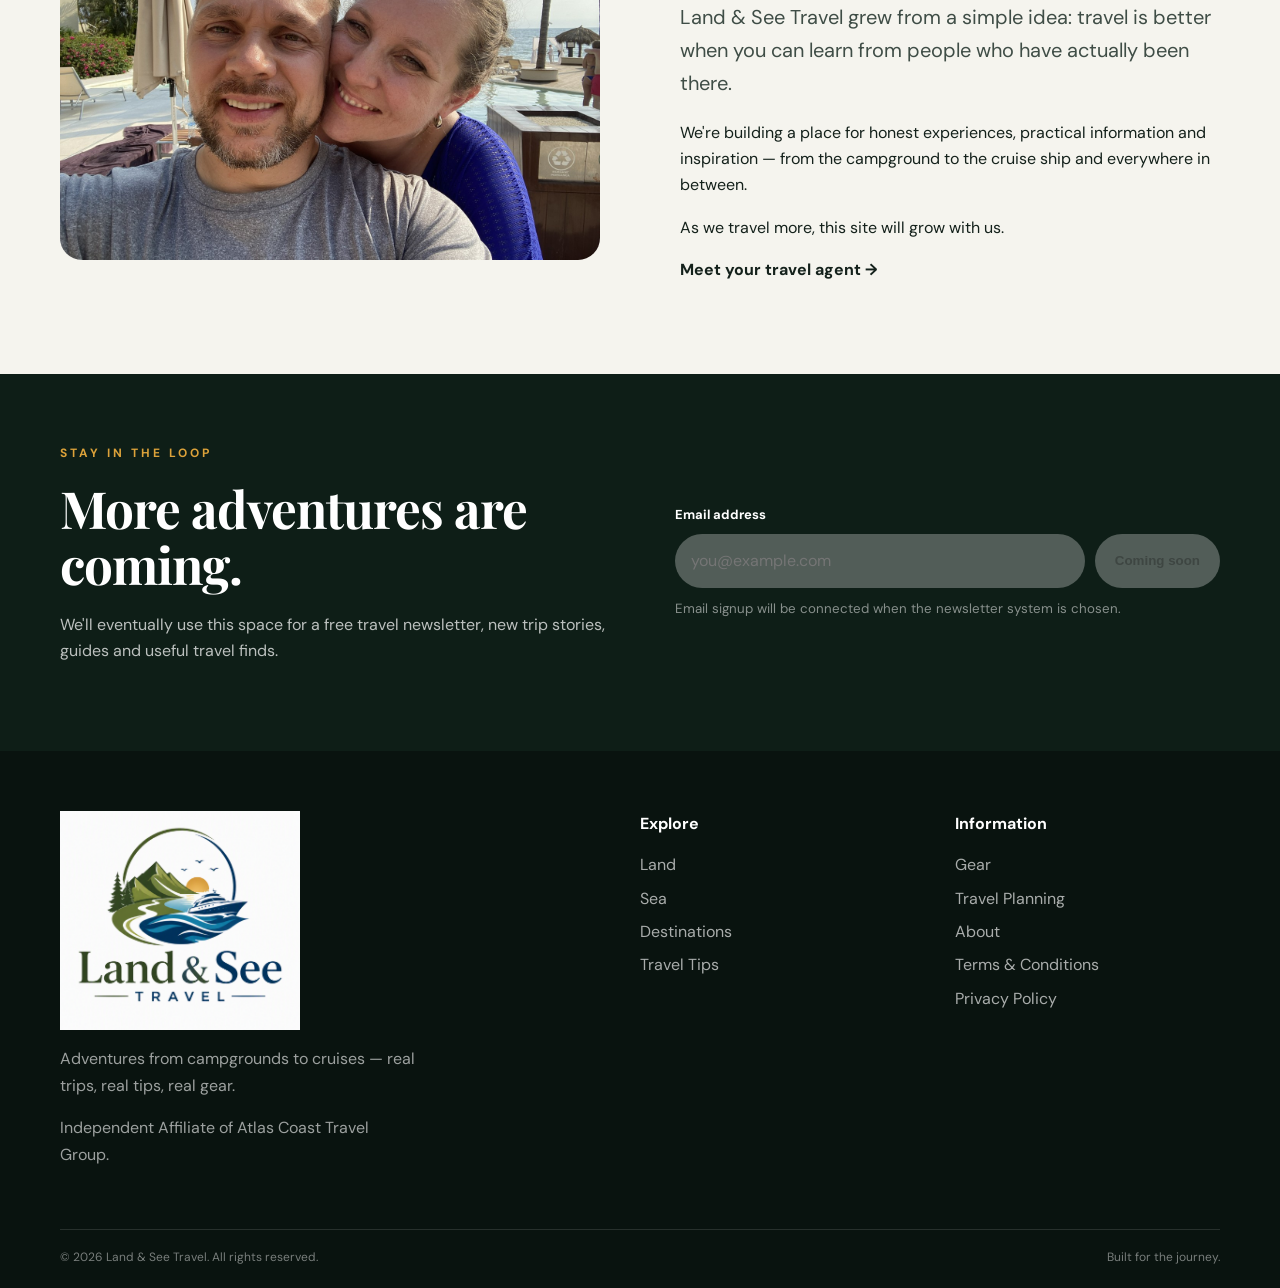
==== commit 6b0ad933: "Refresh homepage introduction and travel planning design" ====
--- a/index.html
+++ b/index.html
@@ -13,7 +13,7 @@
   <link rel="preconnect" href="https://fonts.googleapis.com">
   <link rel="preconnect" href="https://fonts.gstatic.com" crossorigin>
   <link href="https://fonts.googleapis.com/css2?family=DM+Sans:wght@400;500;600;700&family=Playfair+Display:wght@600;700&display=swap" rel="stylesheet">
-  <link rel="stylesheet" href="styles.css">
+  <link rel="stylesheet" href="styles.css?v=single-card-4">
 </head>
 <body class="home-page">
 
@@ -45,27 +45,22 @@
       <div class="hero-overlay"></div>
 
       <div class="container hero-content">
-        <p class="eyebrow">LAND &amp; SEE TRAVEL</p>
-        <h1>Adventures from<br><em>campgrounds to cruises.</em></h1>
-
-        <div class="hero-actions">
-          <a class="button button-light" href="#adventures">Explore our adventures</a>
-          <a class="text-link light" href="#about">Meet Land &amp; See →</a>
-        </div>
-      </div>
-    </section>
-
-    <section class="intro section">
-      <div class="container intro-grid">
-        <div>
-          <p class="eyebrow green">WELCOME TO LAND &amp; SEE</p>
-          <h2>Stories from our travels.<br>Ideas for yours.</h2>
-        </div>
-
-        <div>
-          <p class="lead">We believe travel doesn’t have to fit one mold—from campsites and winding roads to cruises and beach getaways.</p>
+        <p class="eyebrow">WELCOME TO LAND &amp; SEE</p>
+        <h1>Stories from our travels.<br><em>Ideas for yours.</em></h1>
+        <div class="hero-welcome-copy">
+          <p>We believe travel doesn’t have to fit one mold—from campsites and winding roads to cruises and beach getaways.</p>
           <p>Here, we share firsthand stories, practical tips, and ideas for your own adventures.</p>
           <p>When you’re ready to turn inspiration into a trip, I can help you plan it and book it.</p>
+        </div>
+        <a class="hero-meet-link text-link light" href="#about">Meet Land &amp; See →</a>
+      </div>
+    </section>
+
+    <section class="intro section" aria-labelledby="explore-title">
+      <div class="container explore-band">
+        <h2 id="explore-title">Adventures from campgrounds to cruises.</h2>
+        <div class="hero-actions">
+          <a class="button button-dark" href="#adventures">Explore our adventures</a>
         </div>
       </div>
     </section>
@@ -73,15 +68,9 @@
     <section id="booking" class="section booking-section" aria-labelledby="booking-title">
       <span id="plan" class="booking-anchor" aria-hidden="true"></span>
       <div class="container booking-inner">
-        <div class="booking-copy">
-          <p class="eyebrow gold">TRAVEL PLANNING &amp; BOOKING</p>
+        <div class="booking-card">
+          <p class="eyebrow green">TRAVEL PLANNING &amp; BOOKING</p>
           <h2 id="booking-title">Let’s plan your next getaway.</h2>
-          <p>From a first cruise to a milestone celebration, tell me what you have in mind. I can help with the research, travel details, and booking.</p>
-          <p>Have a destination in mind, or looking for ideas? We’ll find a starting point together.</p>
-        </div>
-        <div class="booking-card">
-          <p class="eyebrow green">WITH RYAN AT LAND &amp; SEE</p>
-          <h3>Your next trip starts here.</h3>
           <a class="button button-dark" href="https://book.landseetravel.com/form/atlas-466cce">Start My Trip Inquiry →</a>
           <p class="booking-help">Share a few details to start a conversation. An inquiry does not confirm a booking or require payment.</p>
           <p class="booking-affiliation">I am an independent travel agent affiliated with Atlas Coast Travel Group.</p>
@@ -248,7 +237,7 @@
       <div class="container about-grid">
 
         <div class="about-photo">
-          <img src="assets/Beach us.jpeg" alt="Land & See travelers at the beach" loading="lazy">
+          <img src="assets/ryan-angi-beach.jpg" alt="Ryan and Angi smiling together by the beach" loading="lazy">
         </div>
 
         <div>
--- a/styles.css
+++ b/styles.css
@@ -171,3 +171,45 @@
 @media(max-width:900px){.booking-inner{grid-template-columns:1fr;gap:30px}.booking-copy{max-width:680px}.booking-card{max-width:680px}.booking-section{background-position:35% center}}
 @media(max-width:600px){.booking-card{padding:26px 22px}.booking-card .button{width:100%}.booking-copy p:not(.eyebrow){font-size:18px}#booking,#plan{scroll-margin-top:90px}}
 @media(prefers-reduced-motion:reduce){html{scroll-behavior:auto}}
+
+/* Local design preview: introduction, exploration, then planning. */
+.home-page .hero{min-height:550px}
+.home-page .hero-content{max-width:1160px;padding:64px 0}
+.home-page .hero h1{font-size:clamp(42px,5.1vw,66px);max-width:880px;line-height:1.12}
+.home-page .hero .eyebrow{font-size:15px;letter-spacing:2.5px}
+.hero-welcome-copy{max-width:660px;font-size:17px;line-height:1.7;color:#f3f6f3}
+.hero-welcome-copy p{margin:0 0 10px}
+.home-page .intro{padding:32px 0}
+.explore-band{display:flex;align-items:center;justify-content:space-between;gap:32px}
+.home-page .intro h2{font-size:clamp(27px,2.8vw,36px);margin:0}
+.home-page .intro .hero-actions{margin:0;flex-wrap:wrap}
+.home-page .booking-section{background:#e9f2f5;color:var(--ink)}
+.home-page .booking-copy .eyebrow{color:#28617a}
+.home-page .booking-copy p:not(.eyebrow){color:#465e69}
+.home-page .booking-card{box-shadow:0 14px 40px rgba(29,69,89,.1);border:1px solid #d8e5eb}
+@media(max-width:900px){.explore-band{align-items:flex-start;flex-direction:column;gap:22px}}
+@media(max-width:600px){.home-page .hero{min-height:0}.home-page .hero-content{padding:48px 0}.home-page .hero h1{font-size:40px;letter-spacing:-1px}.hero-welcome-copy{font-size:16px}.home-page .intro{padding:28px 0}.home-page .intro .hero-actions{gap:18px}}
+
+.home-page .booking-section{background:linear-gradient(90deg,rgba(239,247,249,.94),rgba(239,247,249,.84) 46%,rgba(239,247,249,.42)),url("assets/booking-hawaii-ocean.jpg") center 56%/cover no-repeat}
+.home-page .about-photo img{height:auto;aspect-ratio:4/3;object-fit:cover}
+@media(max-width:900px){.home-page .booking-section{background:linear-gradient(rgba(239,247,249,.86),rgba(239,247,249,.76)),url("assets/booking-hawaii-ocean.jpg") center/cover no-repeat}}
+
+.home-page .hero-content{position:relative}
+.hero-meet-link{position:absolute;right:0;bottom:66px;padding:12px 18px;border:1px solid rgba(255,255,255,.65);border-radius:999px;background:rgba(5,25,16,.35)}
+.home-page .intro{padding:22px 0}
+.home-page .intro h2{font-size:clamp(24px,2.6vw,32px);line-height:1.25}
+.explore-band{gap:24px}
+@media(max-width:1100px){.hero-meet-link{position:static;display:inline-block;margin-top:18px}}
+@media(max-width:900px){.explore-band{flex-direction:row;align-items:center}.home-page .intro h2{font-size:26px}}
+@media(max-width:600px){.explore-band{flex-direction:column;align-items:flex-start;gap:16px}.home-page .intro{padding:22px 0}.home-page .intro h2{font-size:25px}}
+
+/* Keep the ocean visible while giving the copy a light reading surface. */
+.home-page .booking-section{background:linear-gradient(90deg,rgba(239,247,249,.72),rgba(239,247,249,.38) 55%,rgba(239,247,249,.12)),url("assets/booking-hawaii-ocean.jpg") center 56%/cover no-repeat}
+.home-page .booking-copy{background:rgba(246,250,251,.78);padding:28px;border-radius:18px;backdrop-filter:blur(2px)}
+@media(max-width:900px){.home-page .booking-section{background:linear-gradient(rgba(239,247,249,.28),rgba(239,247,249,.22)),url("assets/booking-hawaii-ocean.jpg") center/cover no-repeat}.home-page .booking-copy{padding:24px}}
+
+.home-page .booking-inner{display:flex;justify-content:flex-end}
+.home-page .booking-card{width:min(100%,540px);background:rgba(255,255,255,.86);backdrop-filter:blur(5px);padding:38px}
+.home-page .booking-card h2{font-size:clamp(32px,3.5vw,44px);line-height:1.15;margin:0 0 26px}
+.home-page .booking-section{background:linear-gradient(90deg,rgba(239,247,249,.12),rgba(239,247,249,.24)),url("assets/booking-hawaii-ocean.jpg") center 56%/cover no-repeat}
+@media(max-width:600px){.home-page .booking-card{padding:28px 24px}.home-page .booking-section{padding:54px 0}}
